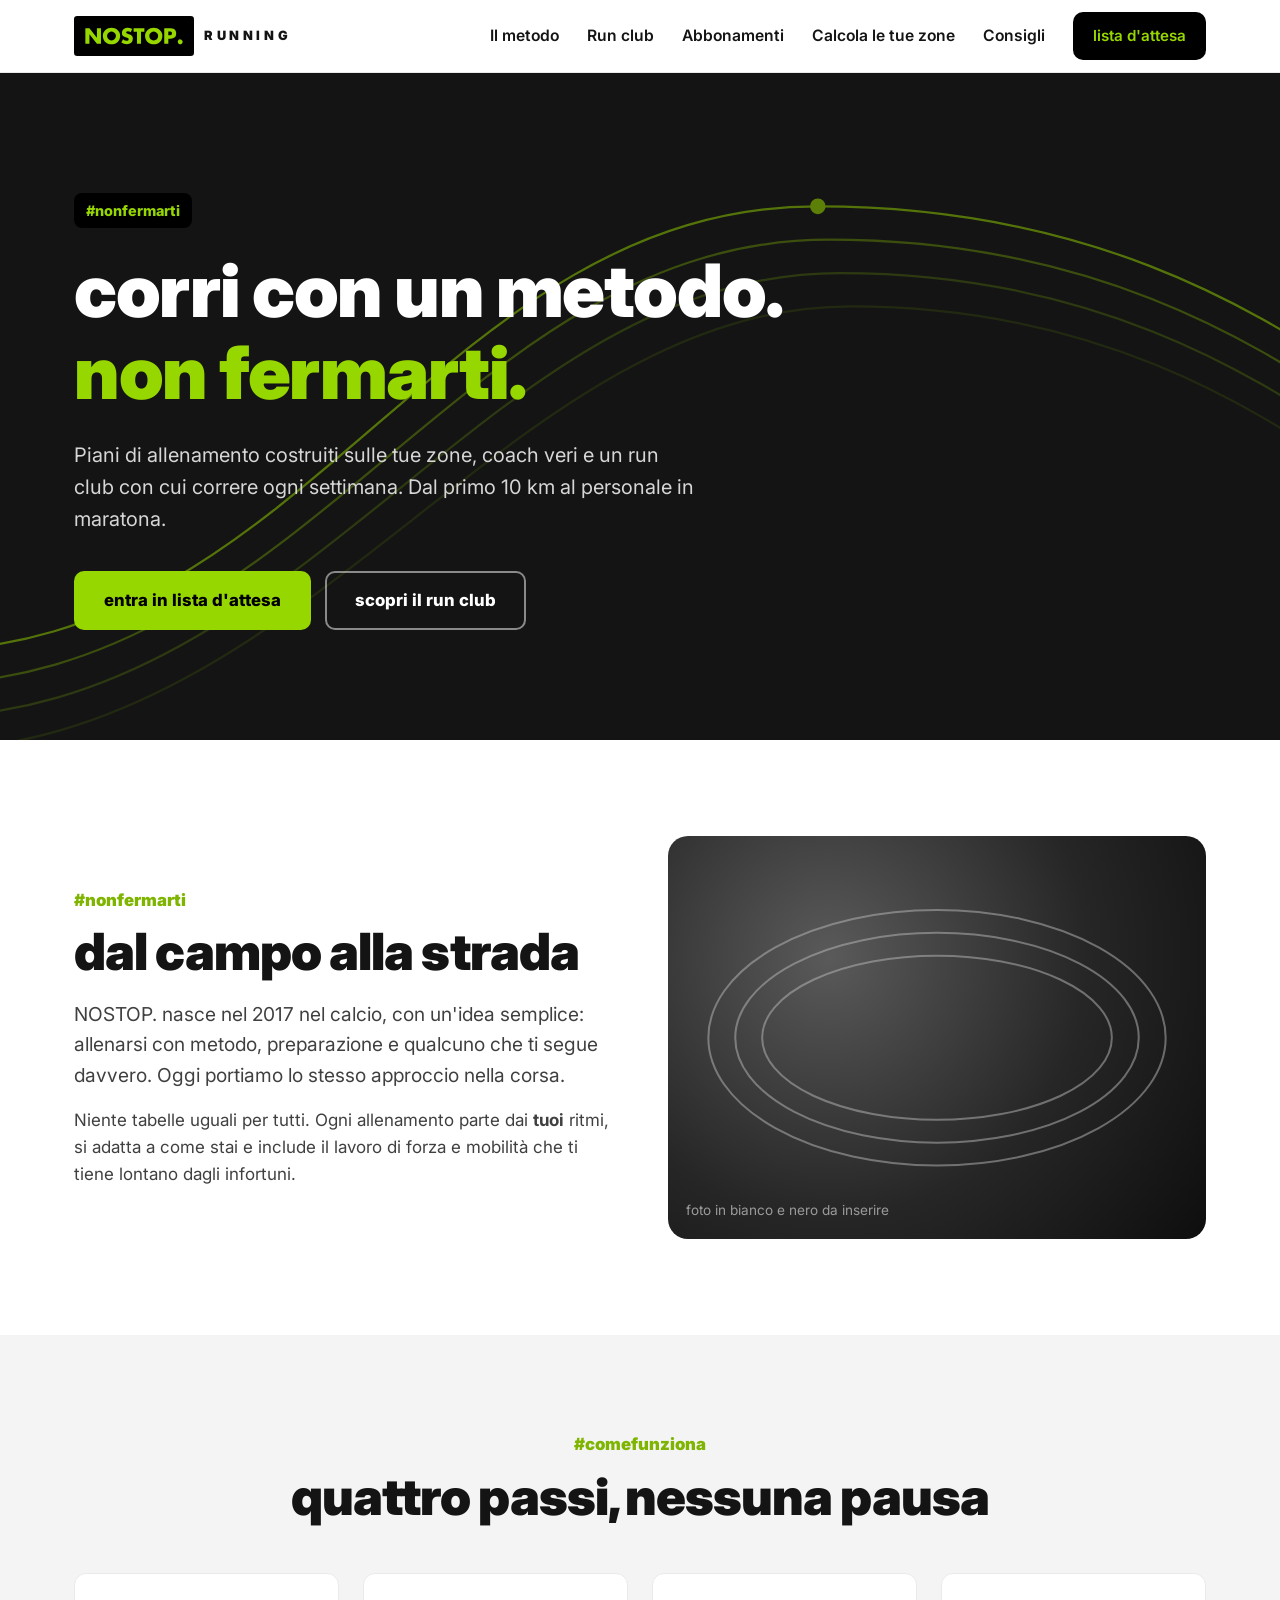
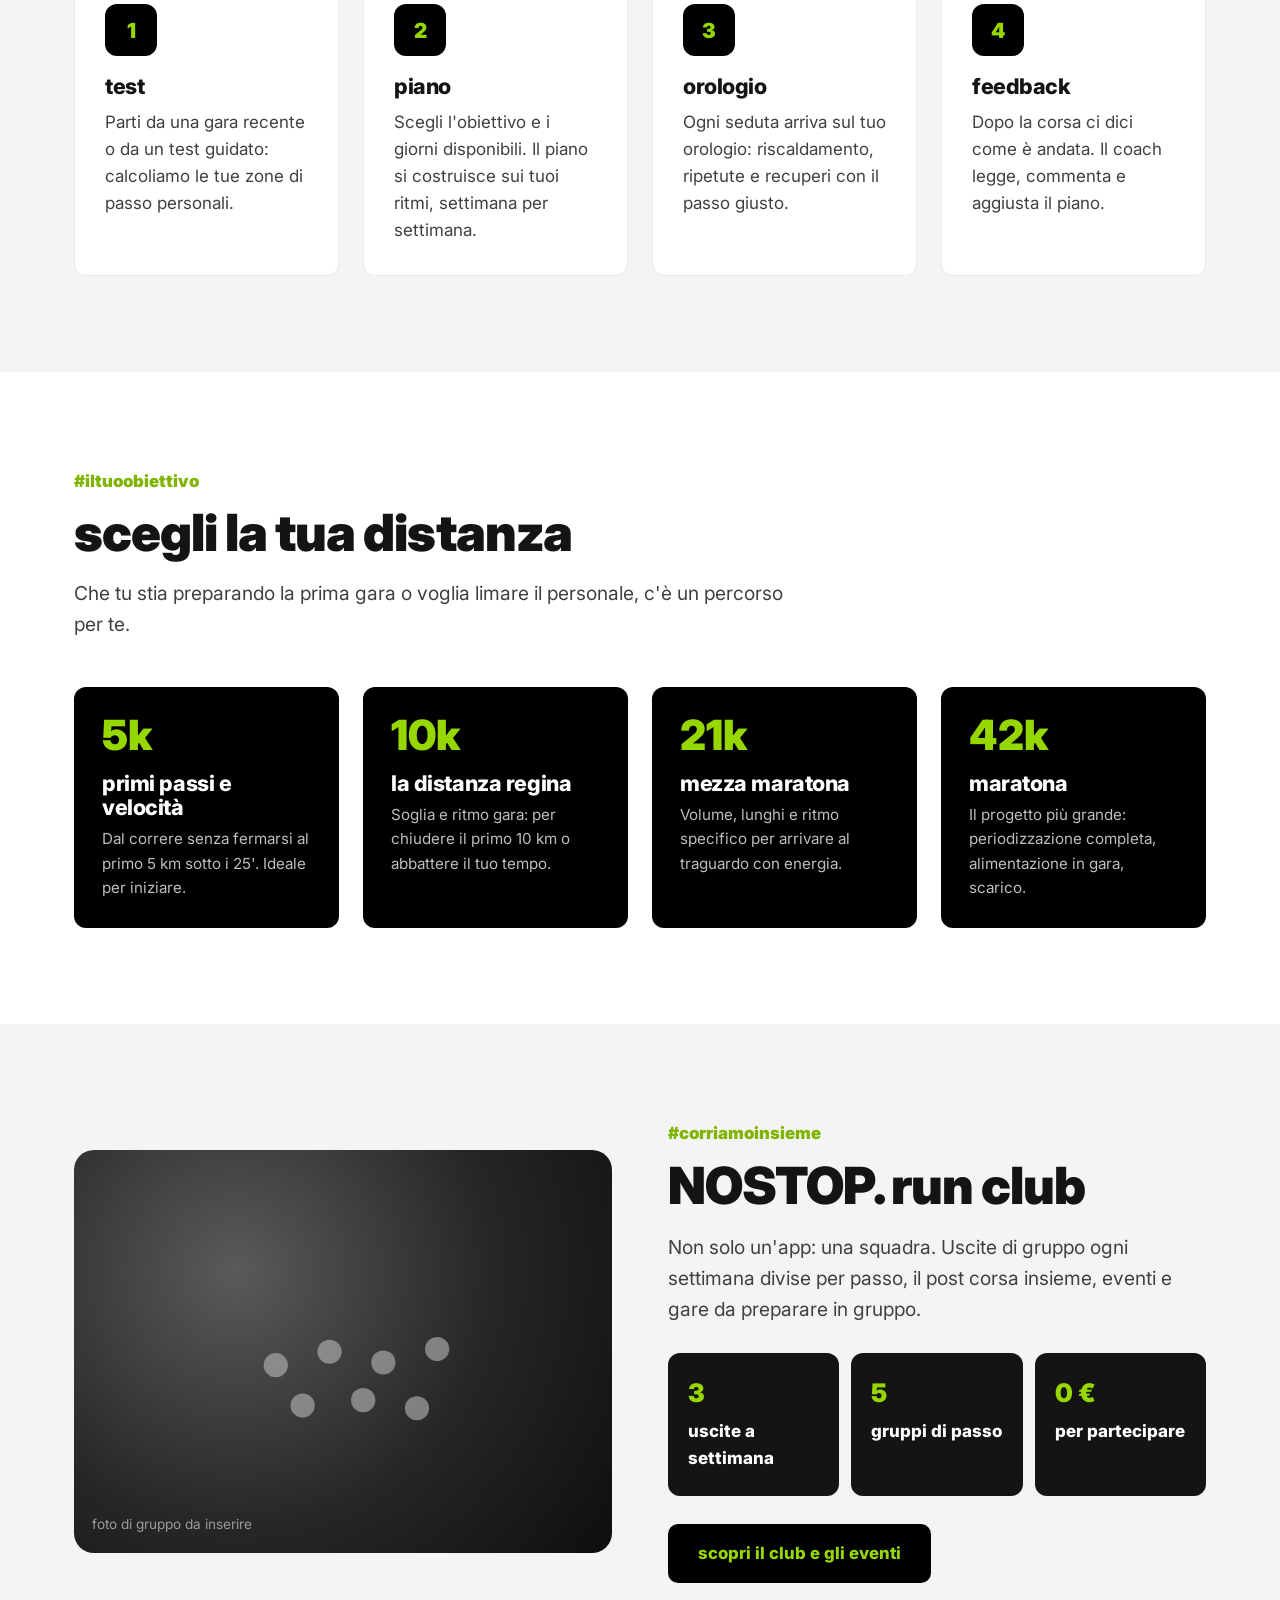
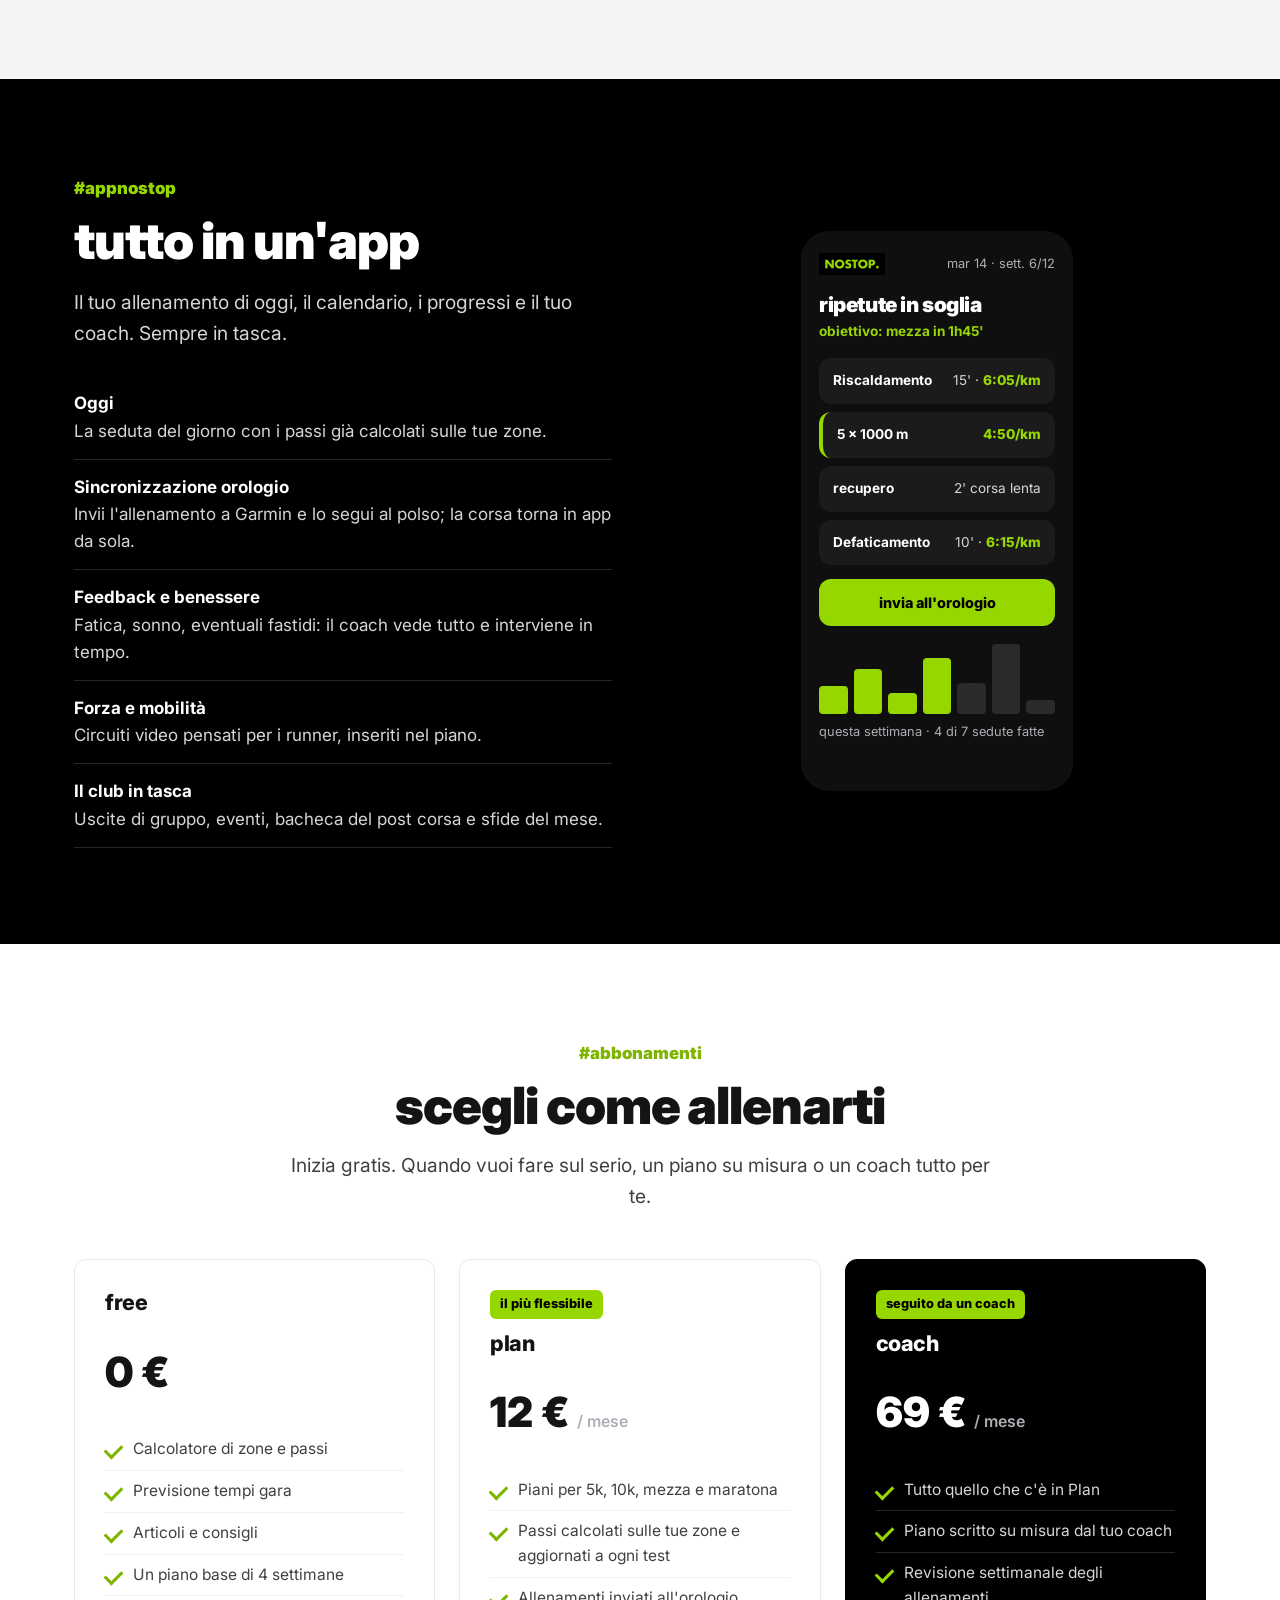
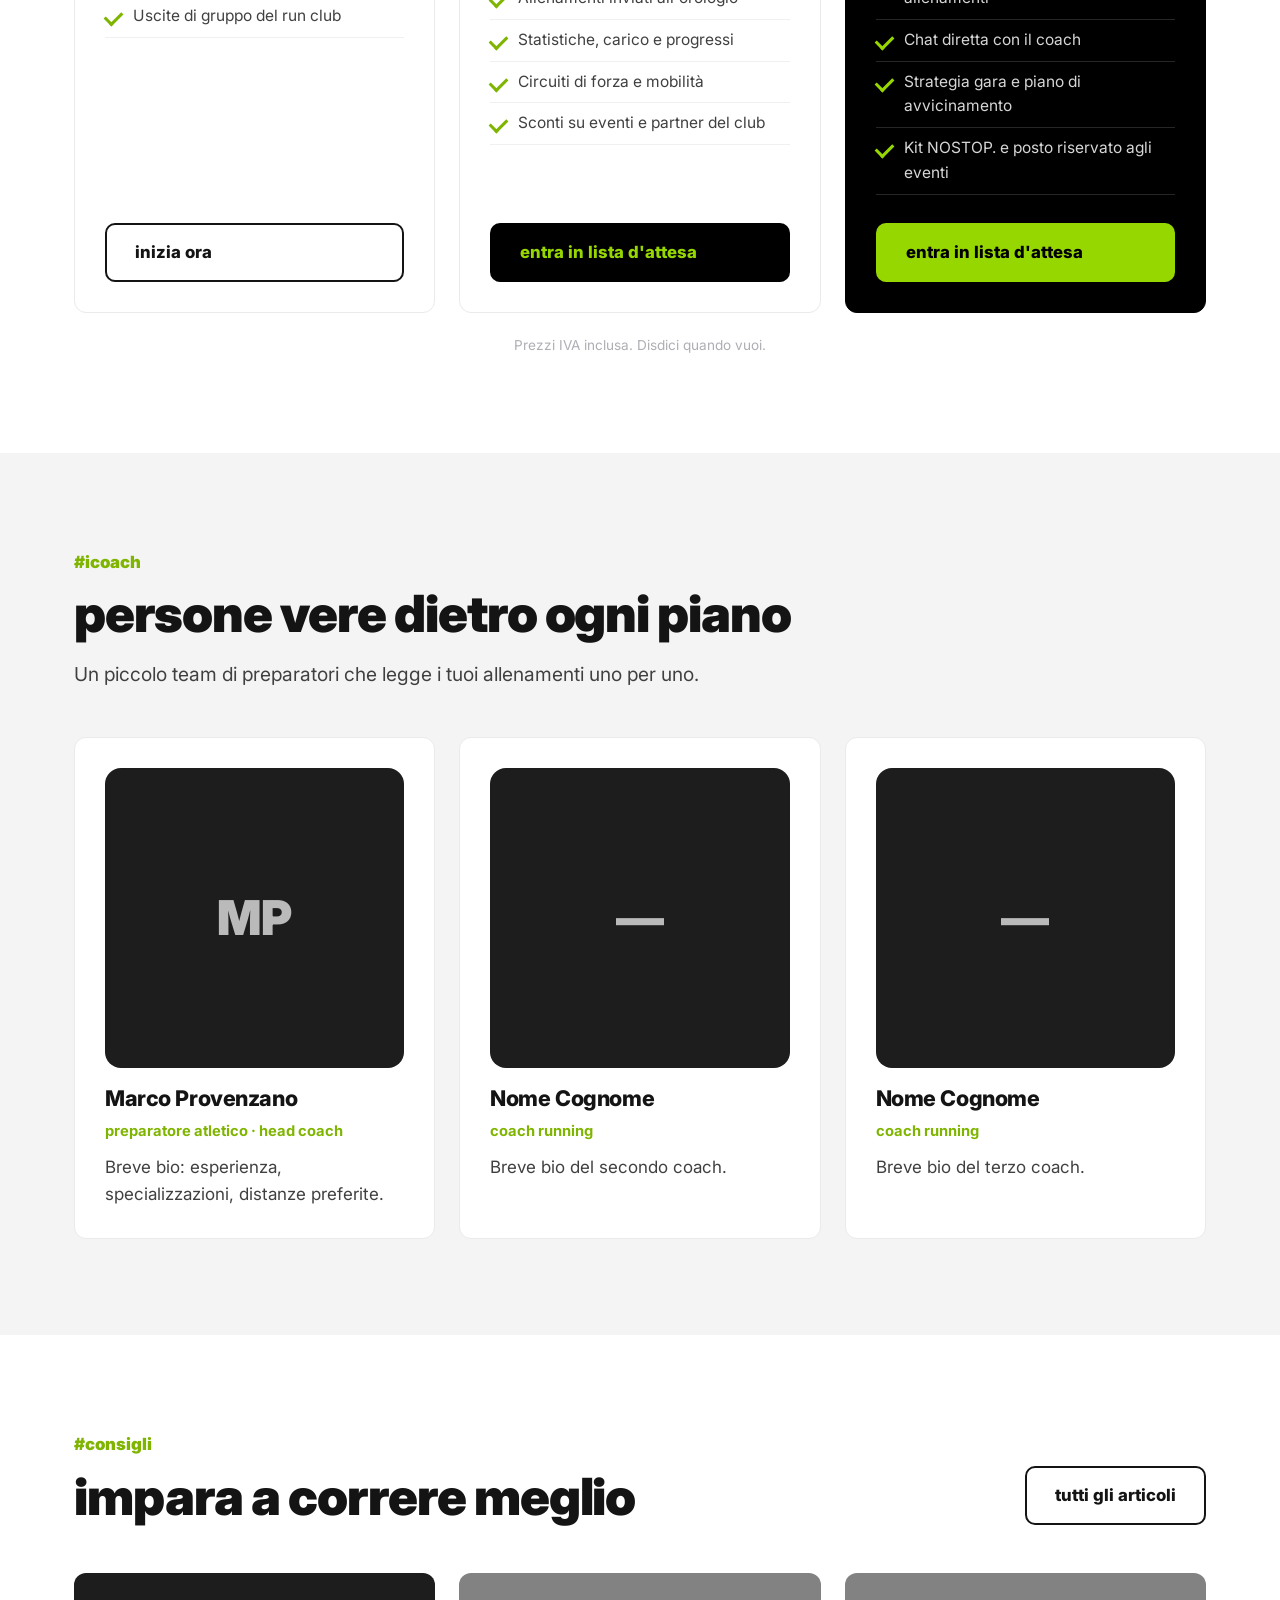
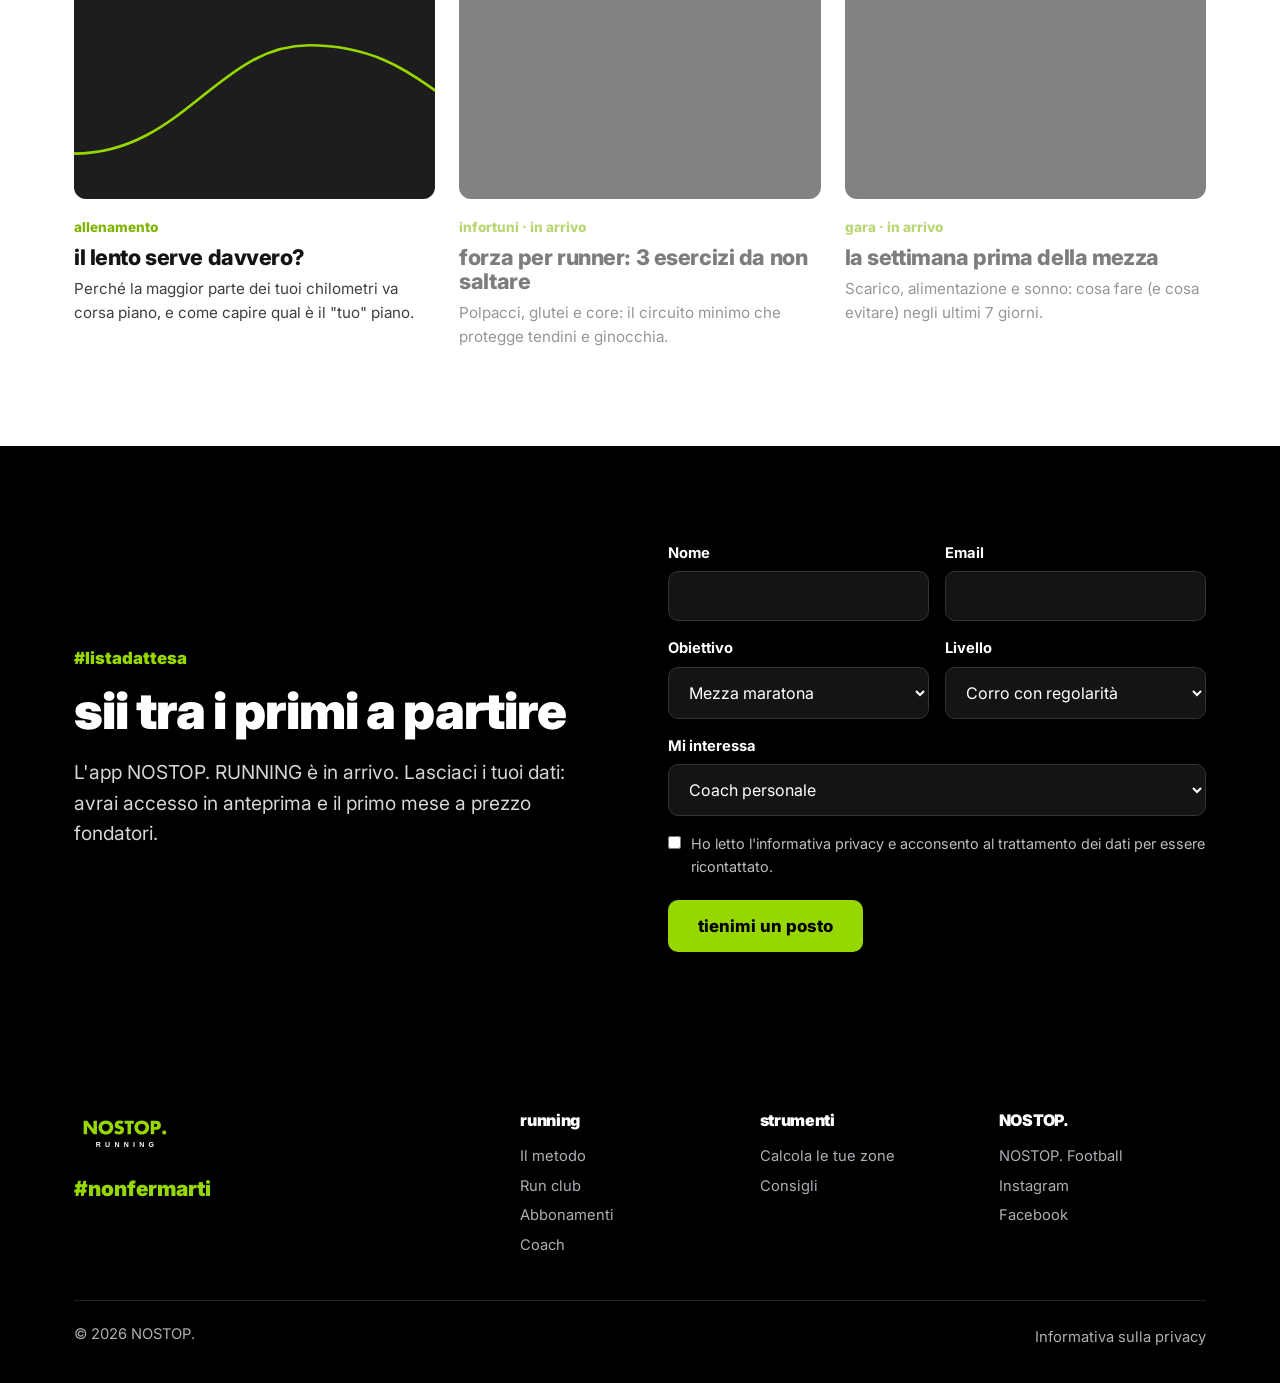
==== index.html @ d493b79a "NOSTOP. RUNNING: sito v1 con run club e moduli su Google Sheets Co-Authored-By: Claude Opus 5.5 <nor" ====
<!doctype html>
<html lang="it">
<head>
  <meta charset="utf-8">
  <meta name="viewport" content="width=device-width, initial-scale=1">
  <!-- BOZZA: togliere noindex al lancio ufficiale -->
  <meta name="robots" content="noindex, nofollow">
  <title>NOSTOP. RUNNING — allenamenti di corsa con un metodo</title>
  <meta name="description" content="NOSTOP. RUNNING: piani di allenamento per la corsa su misura, dai 5 km alla maratona, seguiti da coach veri. Calcola le tue zone, scegli il tuo obiettivo, non fermarti.">
  <link rel="icon" href="img/logo-nostop.svg" type="image/svg+xml">
  <link rel="preconnect" href="https://fonts.googleapis.com">
  <link rel="preconnect" href="https://fonts.gstatic.com" crossorigin>
  <link href="https://fonts.googleapis.com/css2?family=Inter:wght@400;600;700;800;900&display=swap" rel="stylesheet">
  <link rel="stylesheet" href="css/style.css">
</head>
<body>

<header class="site-header">
  <div class="wrap">
    <a class="brand" href="index.html" aria-label="NOSTOP. RUNNING home">
      <img src="img/logo-nostop.svg" alt="NOSTOP."><span>RUNNING</span>
    </a>
    <button class="menu-toggle" aria-label="Apri menu"><span></span><span></span><span></span></button>
    <nav class="nav">
      <a href="#metodo">Il metodo</a>
      <a href="club.html">Run club</a>
      <a href="#abbonamenti">Abbonamenti</a>
      <a href="calcolatore.html">Calcola le tue zone</a>
      <a href="consigli.html">Consigli</a>
      <a class="btn btn-black" href="#lista-attesa">lista d'attesa</a>
    </nav>
  </div>
</header>

<!-- HERO -->
<section class="hero">
  <svg class="track" viewBox="0 0 1200 600" preserveAspectRatio="xMidYMid slice" aria-hidden="true">
    <g fill="none" stroke="#97d700" stroke-width="2">
      <path d="M-50 520 C 300 520, 420 120, 760 120 S 1250 300, 1300 300" opacity=".9"/>
      <path d="M-50 550 C 300 550, 440 150, 770 150 S 1250 330, 1300 330" opacity=".55"/>
      <path d="M-50 580 C 300 580, 460 180, 780 180 S 1250 360, 1300 360" opacity=".35"/>
      <path d="M-50 610 C 300 610, 480 210, 790 210 S 1250 390, 1300 390" opacity=".2"/>
    </g>
    <g fill="#97d700"><circle cx="760" cy="120" r="7"/></g>
  </svg>
  <div class="wrap">
    <span class="badge">#nonfermarti</span>
    <h1>corri con un metodo.<br><em>non fermarti.</em></h1>
    <p>Piani di allenamento costruiti sulle tue zone, coach veri e un run club con cui correre ogni settimana. Dal primo 10 km al personale in maratona.</p>
    <div class="cta">
      <a class="btn btn-lime" href="#lista-attesa">entra in lista d'attesa</a>
      <a class="btn btn-ghost" href="club.html">scopri il run club</a>
    </div>
  </div>
</section>

<!-- INTRO -->
<section id="metodo">
  <div class="wrap split">
    <div>
      <span class="tag">#nonfermarti</span>
      <h2>dal campo alla strada</h2>
      <p class="lead" style="margin-top:18px">NOSTOP. nasce nel 2017 nel calcio, con un'idea semplice: allenarsi con metodo, preparazione e qualcuno che ti segue davvero. Oggi portiamo lo stesso approccio nella corsa.</p>
      <p style="margin-top:16px">Niente tabelle uguali per tutti. Ogni allenamento parte dai <b>tuoi</b> ritmi, si adatta a come stai e include il lavoro di forza e mobilità che ti tiene lontano dagli infortuni.</p>
    </div>
    <div class="photo" role="img" aria-label="Foto runner (da inserire)">
      <!-- Sostituire con una foto in bianco e nero: <img src="img/intro.jpg" alt="..."> -->
      <svg viewBox="0 0 400 300" preserveAspectRatio="xMidYMid slice" aria-hidden="true">
        <g fill="none" stroke="#97d700" stroke-width="1.5" opacity=".5">
          <ellipse cx="200" cy="150" rx="170" ry="95"/><ellipse cx="200" cy="150" rx="150" ry="78"/><ellipse cx="200" cy="150" rx="130" ry="61"/>
        </g>
      </svg>
      <div class="ph">foto in bianco e nero da inserire</div>
    </div>
  </div>
</section>

<!-- COME FUNZIONA -->
<section class="soft">
  <div class="wrap">
    <div class="section-head center">
      <span class="tag">#comefunziona</span>
      <h2>quattro passi, nessuna pausa</h2>
    </div>
    <div class="grid g4">
      <div class="card step"><div class="n">1</div><h3>test</h3><p>Parti da una gara recente o da un test guidato: calcoliamo le tue zone di passo personali.</p></div>
      <div class="card step"><div class="n">2</div><h3>piano</h3><p>Scegli l'obiettivo e i giorni disponibili. Il piano si costruisce sui tuoi ritmi, settimana per settimana.</p></div>
      <div class="card step"><div class="n">3</div><h3>orologio</h3><p>Ogni seduta arriva sul tuo orologio: riscaldamento, ripetute e recuperi con il passo giusto.</p></div>
      <div class="card step"><div class="n">4</div><h3>feedback</h3><p>Dopo la corsa ci dici come è andata. Il coach legge, commenta e aggiusta il piano.</p></div>
    </div>
  </div>
</section>

<!-- OBIETTIVI -->
<section>
  <div class="wrap">
    <div class="section-head">
      <span class="tag">#iltuoobiettivo</span>
      <h2>scegli la tua distanza</h2>
      <p class="lead">Che tu stia preparando la prima gara o voglia limare il personale, c'è un percorso per te.</p>
    </div>
    <div class="grid g4">
      <div class="goal"><div class="km">5k</div><h3>primi passi e velocità</h3><p>Dal correre senza fermarsi al primo 5 km sotto i 25'. Ideale per iniziare.</p></div>
      <div class="goal"><div class="km">10k</div><h3>la distanza regina</h3><p>Soglia e ritmo gara: per chiudere il primo 10 km o abbattere il tuo tempo.</p></div>
      <div class="goal"><div class="km">21k</div><h3>mezza maratona</h3><p>Volume, lunghi e ritmo specifico per arrivare al traguardo con energia.</p></div>
      <div class="goal"><div class="km">42k</div><h3>maratona</h3><p>Il progetto più grande: periodizzazione completa, alimentazione in gara, scarico.</p></div>
    </div>
  </div>
</section>

<!-- RUN CLUB -->
<section class="soft">
  <div class="wrap split">
    <div class="photo" role="img" aria-label="Foto del run club (da inserire)">
      <!-- Sostituire con foto di gruppo in bianco e nero -->
      <svg viewBox="0 0 400 300" preserveAspectRatio="xMidYMid slice" aria-hidden="true">
        <g fill="#97d700" opacity=".6"><circle cx="150" cy="160" r="9"/><circle cx="190" cy="150" r="9"/><circle cx="230" cy="158" r="9"/><circle cx="270" cy="148" r="9"/><circle cx="170" cy="190" r="9"/><circle cx="215" cy="186" r="9"/><circle cx="255" cy="192" r="9"/></g>
      </svg>
      <div class="ph">foto di gruppo da inserire</div>
    </div>
    <div>
      <span class="tag">#corriamoinsieme</span>
      <h2>NOSTOP. run club</h2>
      <p class="lead" style="margin-top:18px">Non solo un'app: una squadra. Uscite di gruppo ogni settimana divise per passo, il post corsa insieme, eventi e gare da preparare in gruppo.</p>
      <div class="grid g3" style="margin:28px 0;gap:12px">
        <div class="pg"><b>3</b><span>uscite a settimana</span></div>
        <div class="pg"><b>5</b><span>gruppi di passo</span></div>
        <div class="pg"><b>0 €</b><span>per partecipare</span></div>
      </div>
      <a class="btn btn-black" href="club.html">scopri il club e gli eventi</a>
    </div>
  </div>
</section>

<!-- APP -->
<section class="dark">
  <div class="wrap split">
    <div>
      <span class="tag">#appnostop</span>
      <h2>tutto in un'app</h2>
      <p class="lead" style="margin-top:18px">Il tuo allenamento di oggi, il calendario, i progressi e il tuo coach. Sempre in tasca.</p>
      <ul class="app-list">
        <li><b>Oggi</b>La seduta del giorno con i passi già calcolati sulle tue zone.</li>
        <li><b>Sincronizzazione orologio</b>Invii l'allenamento a Garmin e lo segui al polso; la corsa torna in app da sola.</li>
        <li><b>Feedback e benessere</b>Fatica, sonno, eventuali fastidi: il coach vede tutto e interviene in tempo.</li>
        <li><b>Forza e mobilità</b>Circuiti video pensati per i runner, inseriti nel piano.</li>
        <li><b>Il club in tasca</b>Uscite di gruppo, eventi, bacheca del post corsa e sfide del mese.</li>
      </ul>
    </div>
    <div class="phone" aria-label="Anteprima app">
      <div class="screen">
        <div class="top"><img src="img/logo-nostop.svg" alt=""><span class="day">mar 14 · sett. 6/12</span></div>
        <h4>ripetute in soglia</h4>
        <div class="sub">obiettivo: mezza in 1h45'</div>
        <div class="wk"><b>Riscaldamento</b><span>15' · <span class="p">6:05/km</span></span></div>
        <div class="wk main"><b>5 × 1000 m</b><span class="p">4:50/km</span></div>
        <div class="wk"><b>recupero</b><span>2' corsa lenta</span></div>
        <div class="wk"><b>Defaticamento</b><span>10' · <span class="p">6:15/km</span></span></div>
        <div class="send">invia all'orologio</div>
        <div class="bars" aria-hidden="true"><i style="height:40%" class="on"></i><i style="height:65%" class="on"></i><i style="height:30%" class="on"></i><i style="height:80%" class="on"></i><i style="height:45%"></i><i style="height:100%"></i><i style="height:20%"></i></div>
        <div class="day" style="margin-top:8px">questa settimana · 4 di 7 sedute fatte</div>
      </div>
    </div>
  </div>
</section>

<!-- ABBONAMENTI -->
<section id="abbonamenti">
  <div class="wrap">
    <div class="section-head center">
      <span class="tag">#abbonamenti</span>
      <h2>scegli come allenarti</h2>
      <p class="lead">Inizia gratis. Quando vuoi fare sul serio, un piano su misura o un coach tutto per te.</p>
    </div>
    <div class="grid g3">
      <div class="card plan">
        <h3>free</h3>
        <div class="price">0 €</div>
        <ul>
          <li>Calcolatore di zone e passi</li>
          <li>Previsione tempi gara</li>
          <li>Articoli e consigli</li>
          <li>Un piano base di 4 settimane</li>
          <li>Uscite di gruppo del run club</li>
        </ul>
        <a class="btn btn-outline" href="calcolatore.html">inizia ora</a>
      </div>
      <div class="card plan">
        <span class="pill">il più flessibile</span>
        <h3>plan</h3>
        <!-- PREZZO DA CONFERMARE -->
        <div class="price">12 € <small>/ mese</small></div>
        <ul>
          <li>Piani per 5k, 10k, mezza e maratona</li>
          <li>Passi calcolati sulle tue zone e aggiornati a ogni test</li>
          <li>Allenamenti inviati all'orologio</li>
          <li>Statistiche, carico e progressi</li>
          <li>Circuiti di forza e mobilità</li>
          <li>Sconti su eventi e partner del club</li>
        </ul>
        <a class="btn btn-black" href="#lista-attesa">entra in lista d'attesa</a>
      </div>
      <div class="card plan featured">
        <span class="pill">seguito da un coach</span>
        <h3>coach</h3>
        <!-- PREZZO DA CONFERMARE -->
        <div class="price">69 € <small>/ mese</small></div>
        <ul>
          <li>Tutto quello che c'è in Plan</li>
          <li>Piano scritto su misura dal tuo coach</li>
          <li>Revisione settimanale degli allenamenti</li>
          <li>Chat diretta con il coach</li>
          <li>Strategia gara e piano di avvicinamento</li>
          <li>Kit NOSTOP. e posto riservato agli eventi</li>
        </ul>
        <a class="btn btn-lime" href="#lista-attesa">entra in lista d'attesa</a>
      </div>
    </div>
    <p class="note">Prezzi IVA inclusa. Disdici quando vuoi.</p>
  </div>
</section>

<!-- COACH -->
<section id="coach" class="soft">
  <div class="wrap">
    <div class="section-head">
      <span class="tag">#icoach</span>
      <h2>persone vere dietro ogni piano</h2>
      <p class="lead">Un piccolo team di preparatori che legge i tuoi allenamenti uno per uno.</p>
    </div>
    <div class="grid g3">
      <!-- Sostituire avatar con foto in bianco e nero: <img class="avatar" src="img/coach-marco.jpg" alt="..."> -->
      <div class="card coach"><div class="avatar">MP</div><h3>Marco Provenzano</h3><div class="role">preparatore atletico · head coach</div><p>Breve bio: esperienza, specializzazioni, distanze preferite.</p></div>
      <div class="card coach"><div class="avatar">—</div><h3>Nome Cognome</h3><div class="role">coach running</div><p>Breve bio del secondo coach.</p></div>
      <div class="card coach"><div class="avatar">—</div><h3>Nome Cognome</h3><div class="role">coach running</div><p>Breve bio del terzo coach.</p></div>
    </div>
  </div>
</section>

<!-- CONSIGLI -->
<section>
  <div class="wrap">
    <div class="section-head" style="display:flex;justify-content:space-between;align-items:flex-end;gap:20px;flex-wrap:wrap">
      <div><span class="tag">#consigli</span><h2>impara a correre meglio</h2></div>
      <a class="btn btn-outline" href="consigli.html">tutti gli articoli</a>
    </div>
    <div class="grid g3">
      <a class="post" href="consigli/il-lento-serve.html">
        <div class="thumb"><svg viewBox="0 0 400 250" preserveAspectRatio="xMidYMid slice" aria-hidden="true"><path d="M0 200 C 120 200, 160 80, 260 80 S 400 140, 420 140" fill="none" stroke="#97d700" stroke-width="3"/></svg></div>
        <span class="cat">allenamento</span>
        <h3>il lento serve davvero?</h3>
        <p>Perché la maggior parte dei tuoi chilometri va corsa piano, e come capire qual è il "tuo" piano.</p>
      </a>
      <a class="post soon" href="#">
        <div class="thumb"></div>
        <span class="cat">infortuni · in arrivo</span>
        <h3>forza per runner: 3 esercizi da non saltare</h3>
        <p>Polpacci, glutei e core: il circuito minimo che protegge tendini e ginocchia.</p>
      </a>
      <a class="post soon" href="#">
        <div class="thumb"></div>
        <span class="cat">gara · in arrivo</span>
        <h3>la settimana prima della mezza</h3>
        <p>Scarico, alimentazione e sonno: cosa fare (e cosa evitare) negli ultimi 7 giorni.</p>
      </a>
    </div>
  </div>
</section>

<!-- LISTA D'ATTESA -->
<section id="lista-attesa" class="dark">
  <div class="wrap split">
    <div>
      <span class="tag">#listadattesa</span>
      <h2>sii tra i primi a partire</h2>
      <p class="lead" style="margin-top:18px">L'app NOSTOP. RUNNING è in arrivo. Lasciaci i tuoi dati: avrai accesso in anteprima e il primo mese a prezzo fondatori.</p>
    </div>
    <div>
      <form class="form" data-table="lista_attesa" data-ok="waitlist-ok">
        <div><label for="nome">Nome</label><input id="nome" name="nome" required maxlength="80" autocomplete="given-name"></div>
        <div><label for="email">Email</label><input id="email" name="email" type="email" required maxlength="160" autocomplete="email"></div>
        <div>
          <label for="obiettivo">Obiettivo</label>
          <select id="obiettivo" name="obiettivo">
            <option>5 km</option><option>10 km</option><option selected>Mezza maratona</option><option>Maratona</option><option>Correre con costanza</option>
          </select>
        </div>
        <div>
          <label for="livello">Livello</label>
          <select id="livello" name="livello">
            <option>Sto iniziando</option><option selected>Corro con regolarità</option><option>Gareggio e voglio migliorare</option>
          </select>
        </div>
        <div class="full">
          <label for="interesse">Mi interessa</label>
          <select id="interesse" name="interesse">
            <option>Piano Plan</option><option selected>Coach personale</option><option>Solo il run club</option><option>Voglio capire meglio</option>
          </select>
        </div>
        <div class="hp" aria-hidden="true"><label>Sito<input name="sito" tabindex="-1" autocomplete="off"></label></div>
        <div class="full">
          <label class="check"><input type="checkbox" name="privacy" required> Ho letto l'informativa privacy e acconsento al trattamento dei dati per essere ricontattato.</label>
        </div>
        <div class="form-err">Qualcosa non ha funzionato. Riprova tra poco o scrivici su Instagram.</div>
        <div class="full"><button class="btn btn-lime" type="submit">tienimi un posto</button></div>
      </form>
      <div id="waitlist-ok" class="form-ok">Grazie<span class="name"></span>! Sei in lista. Ti scriviamo appena l'app è pronta.</div>
    </div>
  </div>
</section>

<footer class="site-footer">
  <div class="wrap">
    <div class="cols">
      <div><img src="img/logo-nostop-running.svg" alt="NOSTOP. RUNNING"><div class="hashtag">#nonfermarti</div></div>
      <div><h4>running</h4><a href="#metodo">Il metodo</a><a href="club.html">Run club</a><a href="#abbonamenti">Abbonamenti</a><a href="#coach">Coach</a></div>
      <div><h4>strumenti</h4><a href="calcolatore.html">Calcola le tue zone</a><a href="consigli.html">Consigli</a></div>
      <div><h4>NOSTOP.</h4><a href="https://www.footballnostop.it/">NOSTOP. Football</a><a href="https://www.instagram.com/football_nostop/">Instagram</a><a href="https://www.facebook.com/footballnostop/">Facebook</a></div>
    </div>
    <div class="legal"><span>© <span id="year">2026</span> NOSTOP.</span><a href="https://www.footballnostop.it/privacy">Informativa sulla privacy</a></div>
  </div>
</footer>

<script src="js/config.js"></script>
<script src="js/main.js"></script>
</body>
</html>
---- css/style.css ----
/* NOSTOP. RUNNING — stile ripreso da footballnostop.it
   nero + verde lime #97D700, Inter 900 minuscolo, foto in bianco e nero */

:root {
  --lime: #97d700;
  --lime-dark: #7fb500;
  --black: #000;
  --ink: #141414;
  --text: #404040;
  --muted: #aeafb5;
  --line: #d6d6d6;
  --soft: #f4f4f4;
  --white: #fff;
  --radius: 12px;
  --max: 1180px;
}

* { box-sizing: border-box; margin: 0; padding: 0; }
html { scroll-behavior: smooth; }
body {
  font-family: Inter, Helvetica, Arial, sans-serif;
  color: var(--text);
  background: var(--white);
  line-height: 1.6;
  font-size: 17px;
  -webkit-font-smoothing: antialiased;
}
img { max-width: 100%; display: block; }
a { color: inherit; }

.wrap { max-width: var(--max); margin: 0 auto; padding: 0 24px; }

h1, h2, h3, h4 { color: var(--ink); font-weight: 900; line-height: 1.12; letter-spacing: -0.02em; }
h1 { font-size: clamp(2.4rem, 6vw, 4.6rem); }
h2 { font-size: clamp(2rem, 4.4vw, 3.2rem); }
h3 { font-size: 1.35rem; font-weight: 800; }
.tag { color: var(--lime-dark); font-weight: 900; font-size: 1.05rem; display: block; margin-bottom: 10px; }
.lead { font-size: 1.2rem; max-width: 720px; }

/* ---------- bottoni (box nero, testo lime come "iscriviti ora!") ---------- */
.btn {
  display: inline-block; text-decoration: none; font-weight: 800; font-size: 1.05rem;
  padding: 14px 28px; border-radius: 10px; border: 2px solid transparent;
  transition: transform .15s ease, background .15s ease;
  cursor: pointer; font-family: inherit;
}
.btn:hover { transform: translateY(-2px); }
.btn-black { background: var(--black); color: var(--lime); }
.btn-lime { background: var(--lime); color: var(--black); }
.btn-ghost { background: transparent; color: var(--white); border-color: rgba(255,255,255,.5); }
.btn-outline { background: transparent; color: var(--ink); border-color: var(--ink); }

/* ---------- header ---------- */
.site-header {
  position: sticky; top: 0; z-index: 50; background: var(--white);
  border-bottom: 1px solid #eaeaea;
}
.site-header .wrap { display: flex; align-items: center; justify-content: space-between; height: 72px; }
.brand { display: flex; align-items: center; gap: 10px; text-decoration: none; }
.brand img { height: 40px; width: auto; }
.brand span { font-weight: 900; color: var(--ink); letter-spacing: .28em; font-size: .8rem; }
.nav { display: flex; align-items: center; gap: 28px; }
.nav a { text-decoration: none; font-weight: 600; color: var(--ink); font-size: .98rem; }
.nav a:hover, .nav a.active { color: var(--lime-dark); }
.nav .btn { padding: 10px 18px; font-size: .95rem; color: var(--lime); }
.nav .btn:hover { color: var(--lime); }
.menu-toggle { display: none; background: none; border: 0; cursor: pointer; padding: 8px; }
.menu-toggle span { display: block; width: 24px; height: 2px; background: var(--ink); margin: 5px 0; }

/* ---------- hero ---------- */
.hero {
  position: relative; background: var(--ink); color: var(--white); overflow: hidden;
  padding: 120px 0 110px;
}
.hero .track { position: absolute; inset: 0; width: 100%; height: 100%; opacity: .55; }
.hero .wrap { position: relative; }
.hero h1 { color: var(--white); max-width: 900px; }
.hero h1 em { font-style: normal; color: var(--lime); }
.hero p { color: #d6d6d6; font-size: 1.25rem; max-width: 620px; margin: 24px 0 36px; }
.hero .cta { display: flex; gap: 14px; flex-wrap: wrap; }
.hero .badge {
  display: inline-block; background: var(--black); color: var(--lime); font-weight: 800;
  border-radius: 8px; padding: 6px 12px; font-size: .9rem; margin-bottom: 22px;
}

/* ---------- sezioni ---------- */
section { padding: 96px 0; }
section.soft { background: var(--soft); }
section.dark { background: var(--black); color: #d6d6d6; }
section.dark h2, section.dark h3 { color: var(--white); }
section.dark .tag { color: var(--lime); }
.section-head { margin-bottom: 48px; }
.section-head.center { text-align: center; }
.section-head.center .lead { margin: 16px auto 0; }
.section-head .lead { margin-top: 16px; }

.grid { display: grid; gap: 24px; }
.g2 { grid-template-columns: repeat(2, 1fr); }
.g3 { grid-template-columns: repeat(3, 1fr); }
.g4 { grid-template-columns: repeat(4, 1fr); }

.card {
  background: var(--white); border-radius: var(--radius); padding: 30px;
  border: 1px solid #eaeaea;
}
.card h3 { margin-bottom: 10px; }

/* intro due colonne con "foto" in bianco e nero */
.split { display: grid; grid-template-columns: 1fr 1fr; gap: 56px; align-items: center; }
.photo {
  border-radius: 20px; aspect-ratio: 4/3; position: relative; overflow: hidden;
  background:
    radial-gradient(circle at 30% 30%, #5a5a5a 0, #262626 55%, #0e0e0e 100%);
  filter: grayscale(1);
}
.photo img { width: 100%; height: 100%; object-fit: cover; }
.photo .ph {
  position: absolute; inset: 0; display: flex; align-items: flex-end; padding: 18px;
  color: #9a9a9a; font-size: .85rem;
}
.photo svg { position: absolute; inset: 0; width: 100%; height: 100%; }

/* steps "come funziona" */
.step { position: relative; }
.step .n {
  width: 52px; height: 52px; border-radius: 12px; background: var(--black); color: var(--lime);
  display: flex; align-items: center; justify-content: center; font-weight: 900; font-size: 1.3rem;
  margin-bottom: 18px;
}

/* obiettivi */
.goal {
  background: var(--black); color: var(--white); border-radius: var(--radius); padding: 28px;
  display: flex; flex-direction: column; min-height: 210px;
}
.goal .km { color: var(--lime); font-weight: 900; font-size: 2.6rem; line-height: 1; }
.goal h3 { color: var(--white); margin: 14px 0 8px; }
.goal p { color: #bdbdbd; font-size: .95rem; }

/* prezzi */
.plan { display: flex; flex-direction: column; }
.plan .price { font-size: 2.6rem; font-weight: 900; color: var(--ink); margin: 14px 0 4px; }
.plan .price small { font-size: 1rem; font-weight: 600; color: var(--muted); }
.plan ul { list-style: none; margin: 20px 0 28px; flex: 1; }
.plan li { padding: 8px 0 8px 28px; position: relative; border-bottom: 1px solid #f0f0f0; font-size: .97rem; }
.plan li::before {
  content: ""; position: absolute; left: 0; top: 15px; width: 14px; height: 8px;
  border-left: 3px solid var(--lime-dark); border-bottom: 3px solid var(--lime-dark); transform: rotate(-45deg);
}
.plan.featured { background: var(--black); color: #d6d6d6; border-color: var(--black); }
.plan.featured h3, .plan.featured .price { color: var(--white); }
.plan.featured li { border-color: #262626; }
.plan.featured li::before { border-color: var(--lime); }
.plan .pill {
  align-self: flex-start; background: var(--lime); color: var(--black); font-weight: 800;
  font-size: .8rem; padding: 4px 10px; border-radius: 6px; margin-bottom: 12px;
}
.note { font-size: .85rem; color: var(--muted); margin-top: 22px; text-align: center; }

/* coach */
.coach .avatar {
  aspect-ratio: 1; border-radius: 16px; margin-bottom: 18px; background: #1d1d1d;
  display: flex; align-items: center; justify-content: center; color: var(--lime);
  font-weight: 900; font-size: 3rem; filter: grayscale(1);
}
.coach .role { color: var(--lime-dark); font-weight: 700; font-size: .92rem; margin-bottom: 10px; }

/* mockup telefono app */
.phone {
  width: 300px; max-width: 100%; margin: 0 auto; background: var(--black); border-radius: 40px;
  padding: 14px; box-shadow: 0 30px 60px rgba(0,0,0,.35);
}
.screen { background: #0f0f0f; border-radius: 28px; padding: 22px 18px; color: #d6d6d6; min-height: 560px; }
.screen .top { display: flex; justify-content: space-between; align-items: center; margin-bottom: 18px; }
.screen .top img { height: 22px; }
.screen .day { color: var(--muted); font-size: .8rem; }
.screen h4 { color: var(--white); font-size: 1.3rem; margin-bottom: 4px; }
.screen .sub { color: var(--lime); font-weight: 700; font-size: .85rem; margin-bottom: 16px; }
.wk { background: #1b1b1b; border-radius: 12px; padding: 12px 14px; margin-bottom: 8px; display: flex; justify-content: space-between; font-size: .85rem; }
.wk b { color: var(--white); font-weight: 700; }
.wk .p { color: var(--lime); font-weight: 800; }
.wk.main { border-left: 4px solid var(--lime); }
.screen .send { margin-top: 14px; width: 100%; text-align: center; background: var(--lime); color: var(--black); border-radius: 12px; padding: 12px; font-weight: 800; font-size: .9rem; }
.bars { display: flex; gap: 6px; align-items: flex-end; height: 70px; margin-top: 18px; }
.bars i { flex: 1; background: #2a2a2a; border-radius: 4px; }
.bars i.on { background: var(--lime); }
.app-list { list-style: none; margin-top: 28px; }
.app-list li { padding: 14px 0; border-bottom: 1px solid #262626; }
.app-list b { color: var(--white); display: block; }

/* articoli */
.post { text-decoration: none; display: flex; flex-direction: column; }
.post .thumb { aspect-ratio: 16/10; border-radius: var(--radius); background: #1d1d1d; margin-bottom: 18px; position: relative; overflow: hidden; }
.post .thumb svg { position: absolute; inset: 0; width: 100%; height: 100%; }
.post .cat { color: var(--lime-dark); font-weight: 800; font-size: .85rem; }
.post h3 { margin: 6px 0 8px; }
.post p { font-size: .95rem; }
.post.soon { opacity: .55; pointer-events: none; }
.post:hover h3 { text-decoration: underline; text-decoration-color: var(--lime); text-underline-offset: 4px; }

/* testimonianze */
.quote { background: var(--white); border-radius: var(--radius); padding: 30px; border: 1px solid #eaeaea; }
.quote p { font-style: italic; }
.quote .who { margin-top: 16px; font-weight: 800; color: var(--ink); }
.quote .who small { display: block; font-weight: 600; color: var(--muted); }

/* form lista d'attesa */
.form { display: grid; grid-template-columns: 1fr 1fr; gap: 16px; }
.form .full { grid-column: 1 / -1; }
.form label { display: block; font-weight: 700; color: var(--white); font-size: .92rem; margin-bottom: 6px; }
.form input, .form select {
  width: 100%; padding: 14px 16px; border-radius: 10px; border: 1px solid #333; background: #141414;
  color: var(--white); font-family: inherit; font-size: 1rem;
}
.form input:focus, .form select:focus { outline: 2px solid var(--lime); border-color: transparent; }
.form .check { display: flex; gap: 10px; align-items: flex-start; font-size: .9rem; color: #bdbdbd; font-weight: 400; }
.form .check input { width: auto; margin-top: 4px; accent-color: var(--lime); }
.form-ok { display: none; background: var(--lime); color: var(--black); border-radius: 12px; padding: 20px; font-weight: 700; }

/* calcolatore */
.calc { display: grid; grid-template-columns: 380px 1fr; gap: 32px; align-items: start; }
.calc .card label { display: block; font-weight: 700; color: var(--ink); margin: 14px 0 6px; font-size: .95rem; }
.calc select, .calc input {
  width: 100%; padding: 12px 14px; border-radius: 10px; border: 1px solid var(--line);
  font-family: inherit; font-size: 1rem; background: var(--white); color: var(--ink);
}
.time-row { display: grid; grid-template-columns: repeat(3, 1fr); gap: 8px; }
.time-row small { display: block; color: var(--muted); font-size: .75rem; text-align: center; margin-top: 2px; }
.calc .btn { width: 100%; margin-top: 22px; }
.vdot { background: var(--black); color: var(--white); border-radius: var(--radius); padding: 26px 30px; display: flex; align-items: center; justify-content: space-between; gap: 20px; margin-bottom: 20px; }
.vdot .v { color: var(--lime); font-size: 3.4rem; font-weight: 900; line-height: 1; }
.vdot p { color: #bdbdbd; font-size: .92rem; max-width: 420px; }
table.zones { width: 100%; border-collapse: collapse; background: var(--white); border-radius: var(--radius); overflow: hidden; border: 1px solid #eaeaea; }
table.zones th, table.zones td { padding: 14px 16px; text-align: left; border-bottom: 1px solid #f0f0f0; font-size: .96rem; }
table.zones th { background: var(--soft); color: var(--ink); font-weight: 800; font-size: .85rem; text-transform: uppercase; letter-spacing: .04em; }
table.zones td.pace { font-weight: 800; color: var(--ink); white-space: nowrap; }
.zdot { display: inline-block; width: 10px; height: 10px; border-radius: 3px; margin-right: 8px; }
.empty { color: var(--muted); text-align: center; padding: 60px 20px; border: 2px dashed var(--line); border-radius: var(--radius); }

/* articolo */
.article { max-width: 760px; margin: 0 auto; }
.article h1 { font-size: clamp(2rem, 5vw, 3.2rem); margin: 10px 0 18px; }
.article .meta { color: var(--muted); font-size: .92rem; margin-bottom: 34px; }
.article h2 { font-size: 1.7rem; margin: 40px 0 14px; }
.article p { margin-bottom: 18px; }
.article ul { margin: 0 0 18px 22px; }
.article li { margin-bottom: 8px; }
.article .box { background: var(--black); color: #d6d6d6; border-radius: var(--radius); padding: 24px 28px; margin: 30px 0; }
.article .box b { color: var(--lime); }

/* footer */
.site-footer { background: var(--black); color: var(--muted); padding: 64px 0 30px; font-size: .92rem; }
.site-footer .cols { display: grid; grid-template-columns: 2fr 1fr 1fr 1fr; gap: 32px; margin-bottom: 40px; }
.site-footer img { height: 44px; margin-bottom: 16px; }
.site-footer h4 { color: var(--white); font-size: 1rem; margin-bottom: 12px; }
.site-footer a { display: block; text-decoration: none; padding: 3px 0; }
.site-footer a:hover { color: var(--lime); }
.site-footer .legal { border-top: 1px solid #222; padding-top: 22px; display: flex; justify-content: space-between; flex-wrap: wrap; gap: 10px; }
.hashtag { color: var(--lime); font-weight: 900; font-size: 1.3rem; }

/* ---------- responsive ---------- */
@media (max-width: 980px) {
  .g4 { grid-template-columns: repeat(2, 1fr); }
  .g3 { grid-template-columns: 1fr; }
  .split, .calc { grid-template-columns: 1fr; }
  .site-footer .cols { grid-template-columns: 1fr 1fr; }
}
@media (max-width: 860px) {
  .menu-toggle { display: block; }
  .nav {
    display: none; position: absolute; top: 72px; left: 0; right: 0; background: var(--white);
    flex-direction: column; align-items: flex-start; gap: 0; padding: 10px 24px 24px; border-bottom: 1px solid #eaeaea;
  }
  .nav.open { display: flex; }
  .nav a { padding: 12px 0; width: 100%; }
  .nav .btn { margin-top: 10px; width: auto; }
}
@media (max-width: 640px) {
  body { font-size: 16px; }
  .wrap { padding: 0 16px; }
  section { padding: 64px 0; }
  .hero { padding: 80px 0 72px; }
  .g2, .g4, .form { grid-template-columns: 1fr; }
  .site-footer .cols { grid-template-columns: 1fr; }
  .vdot { flex-direction: column; align-items: flex-start; }
  table.zones th:nth-child(3), table.zones td:nth-child(3) { display: none; }
}

/* ---------- run club ---------- */
.ev-meta { color: var(--lime); font-weight: 700; font-size: .88rem; margin-top: auto; padding-top: 12px; }
.goal .ev-meta { color: var(--lime); }
.goal .km.small { font-size: 2rem; }
.events { display: grid; gap: 14px; }
.event {
  display: grid; grid-template-columns: 84px 1fr auto; gap: 24px; align-items: center;
  background: var(--white); border: 1px solid #eaeaea; border-radius: var(--radius); padding: 20px 24px;
}
.event .ev-meta { color: var(--lime-dark); padding-top: 6px; }
.event h3 { margin: 4px 0 4px; }
.event .cat { color: var(--lime-dark); font-weight: 800; font-size: .82rem; }
.ev-date {
  background: var(--black); color: var(--white); border-radius: 12px; text-align: center; padding: 10px 0;
  line-height: 1.1;
}
.ev-date b { display: block; color: var(--lime); font-size: 2rem; font-weight: 900; }
.ev-date span { display: block; font-weight: 800; text-transform: uppercase; font-size: .85rem; }
.ev-date small { color: var(--muted); font-size: .75rem; }

.pace-groups { display: grid; grid-template-columns: repeat(5, 1fr); gap: 12px; }
.pg { border-radius: var(--radius); padding: 20px; background: #141414; color: #d6d6d6; }
.pg b { display: block; color: var(--lime); font-size: 1.6rem; font-weight: 900; }
.pg span { color: var(--white); font-weight: 800; display: block; margin: 4px 0; }
.pg small { font-size: .85rem; }

.feed .post-run { background: #1b1b1b; border-radius: 12px; padding: 12px; margin-bottom: 10px; font-size: .82rem; }
.feed .who { display: flex; gap: 8px; align-items: center; margin-bottom: 8px; color: var(--white); font-weight: 700; }
.feed .av { width: 26px; height: 26px; border-radius: 50%; background: var(--lime); color: var(--black); display: flex; align-items: center; justify-content: center; font-weight: 900; font-size: .7rem; }
.feed .stats { display: flex; gap: 14px; color: var(--muted); }
.feed .stats b { color: var(--white); }
.feed .pic { height: 74px; border-radius: 8px; margin: 8px 0; background: radial-gradient(circle at 30% 40%, #555 0, #222 60%, #111 100%); }
.feed .kudos { color: var(--lime); font-weight: 700; margin-top: 6px; }

.form-err { display: none; grid-column: 1 / -1; background: #3a0d0d; color: #ffb4b4; border-radius: 10px; padding: 12px 14px; font-size: .92rem; }
.hp { position: absolute; left: -9999px; width: 1px; height: 1px; overflow: hidden; }
.form textarea {
  width: 100%; padding: 14px 16px; border-radius: 10px; border: 1px solid #333; background: #141414;
  color: var(--white); font-family: inherit; font-size: 1rem; min-height: 90px; resize: vertical;
}

@media (max-width: 980px) { .pace-groups { grid-template-columns: repeat(2, 1fr); } }
@media (max-width: 640px) {
  .event { grid-template-columns: 64px 1fr; gap: 16px; padding: 16px; }
  .event .btn { grid-column: 1 / -1; text-align: center; }
  .ev-date b { font-size: 1.6rem; }
  .pace-groups { grid-template-columns: 1fr 1fr; }
}
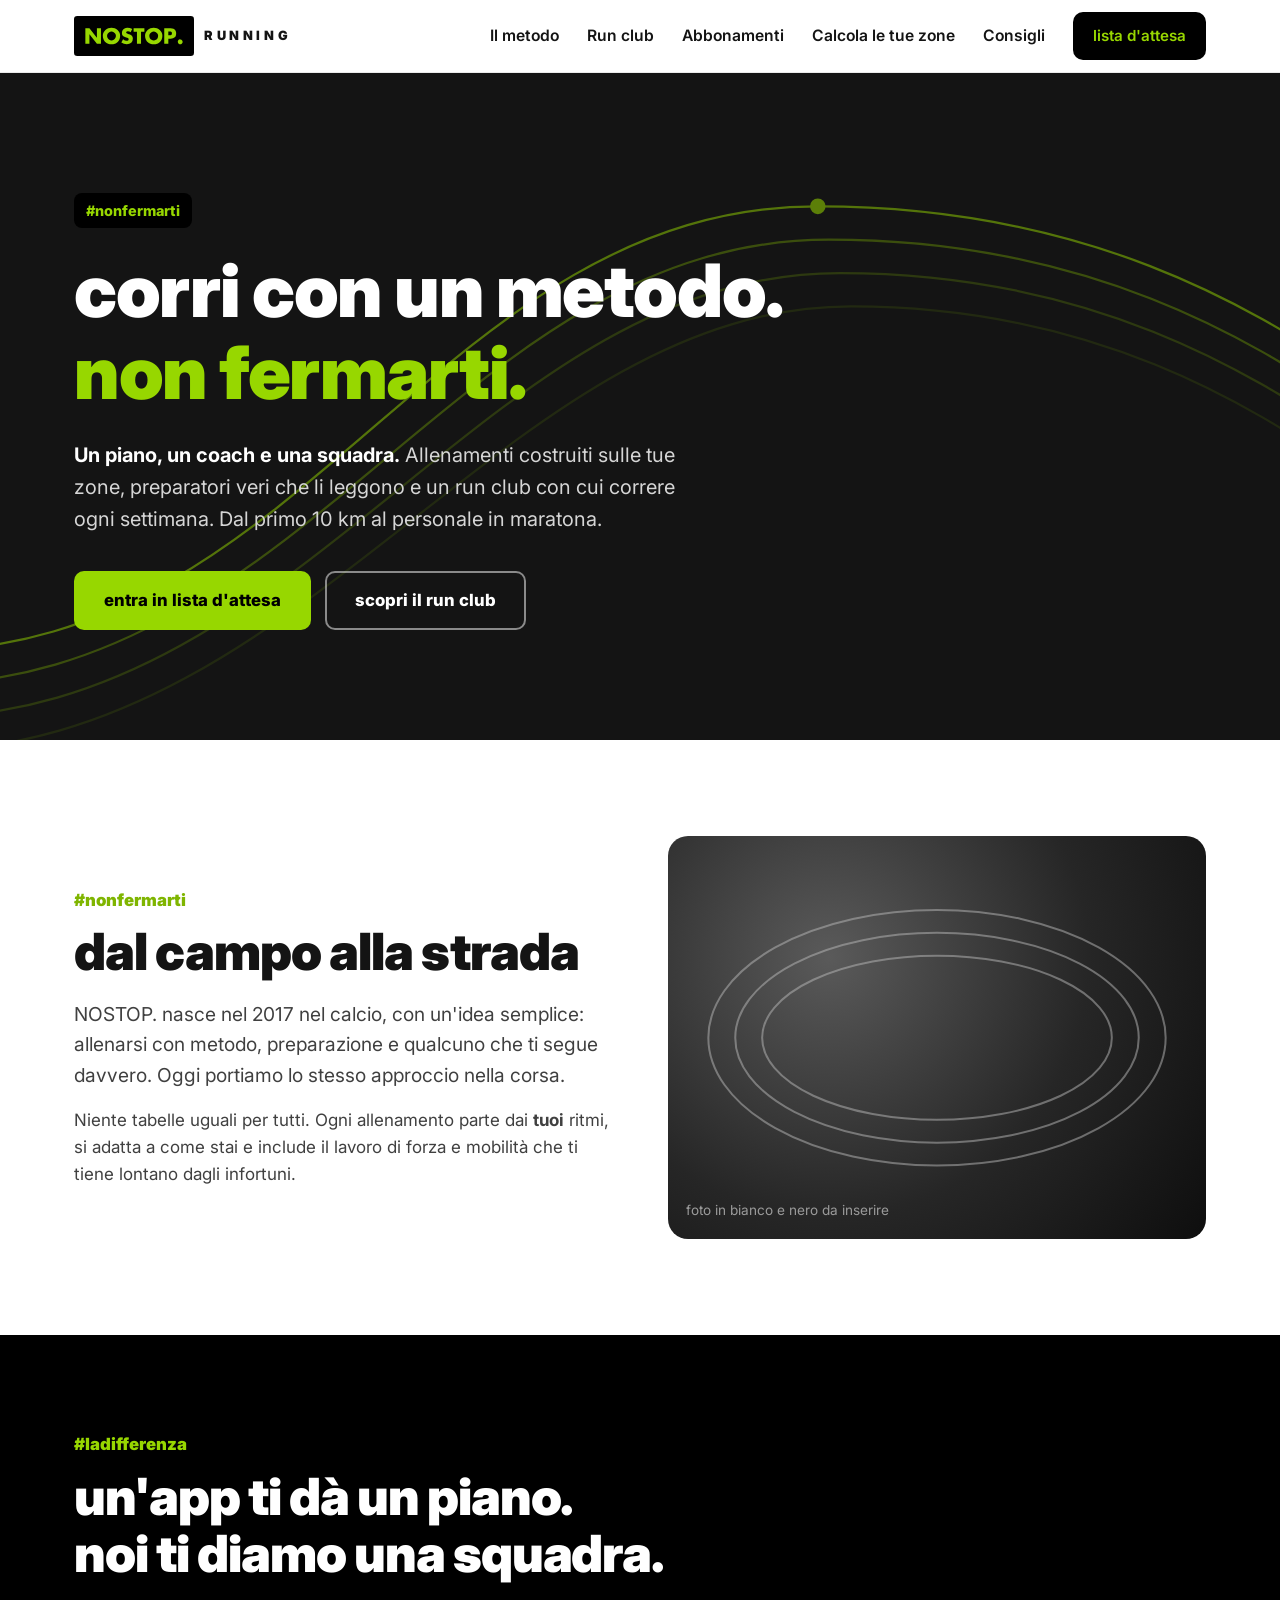
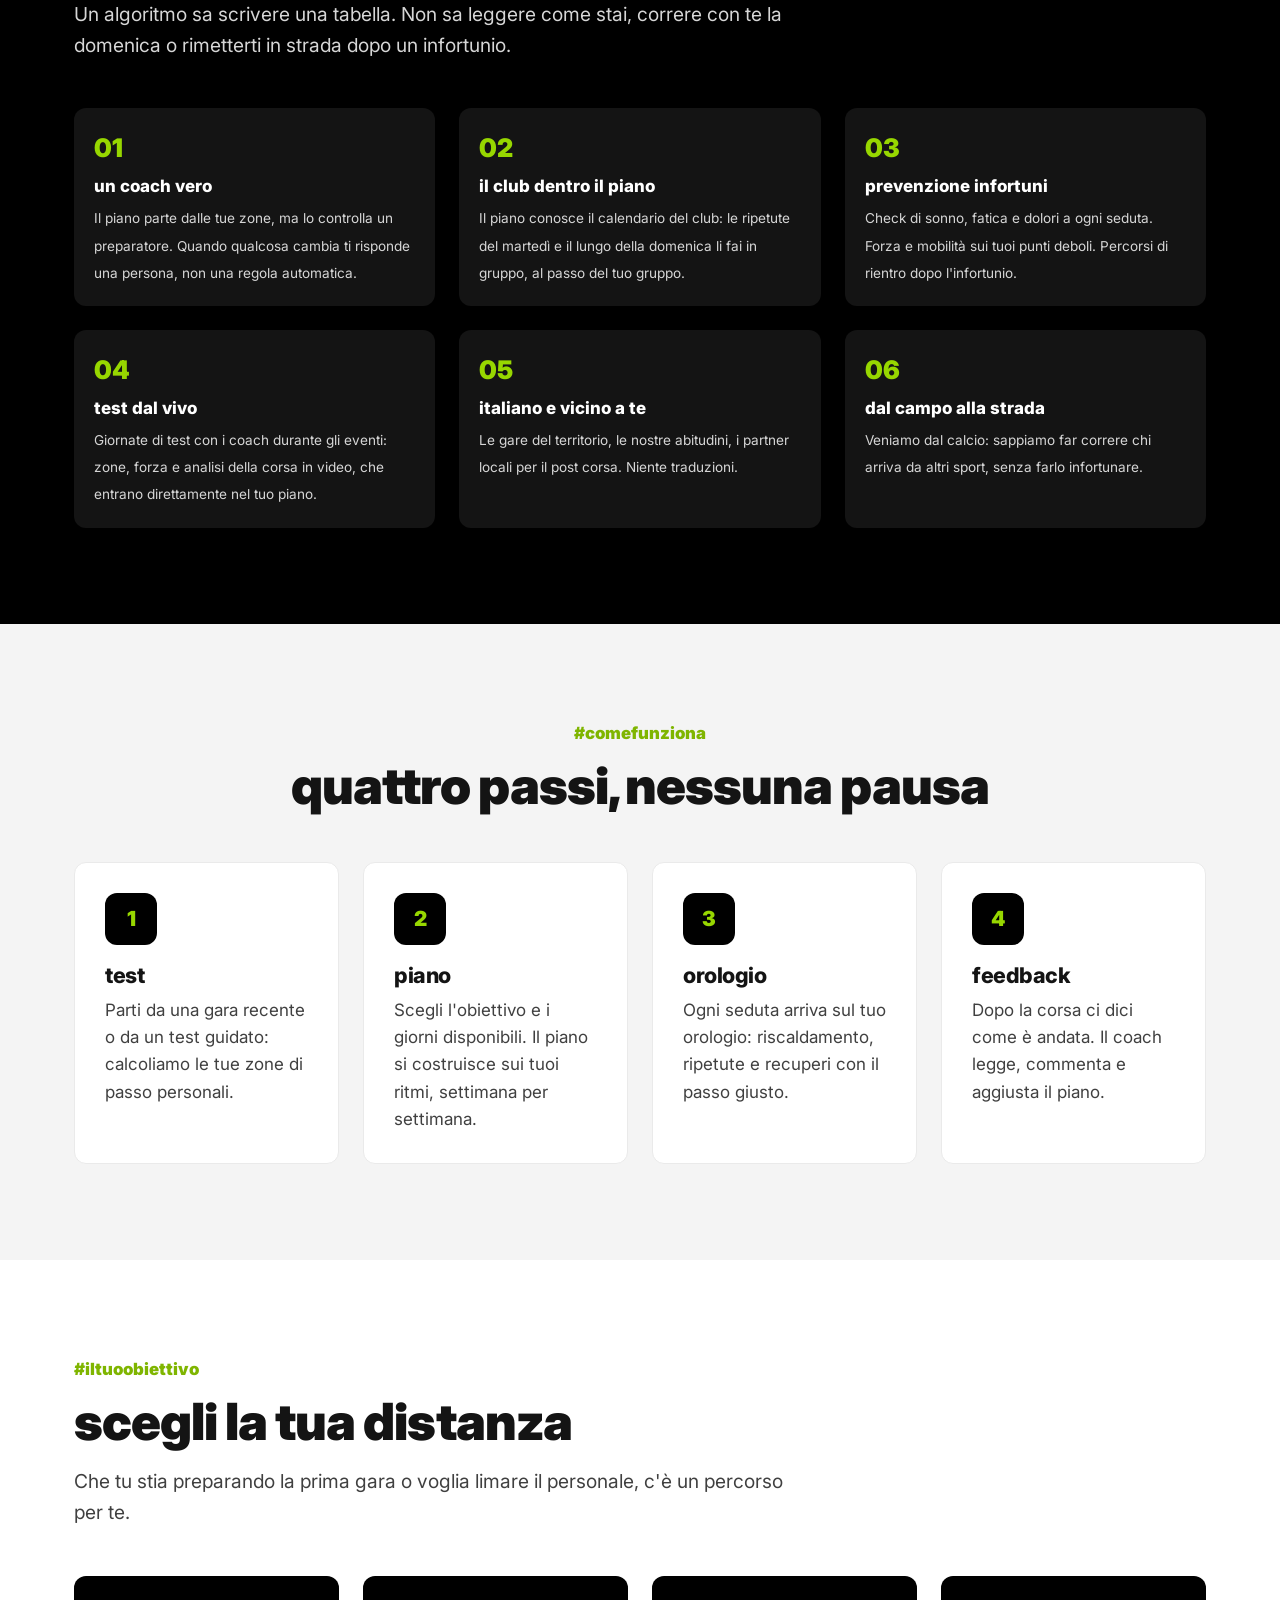
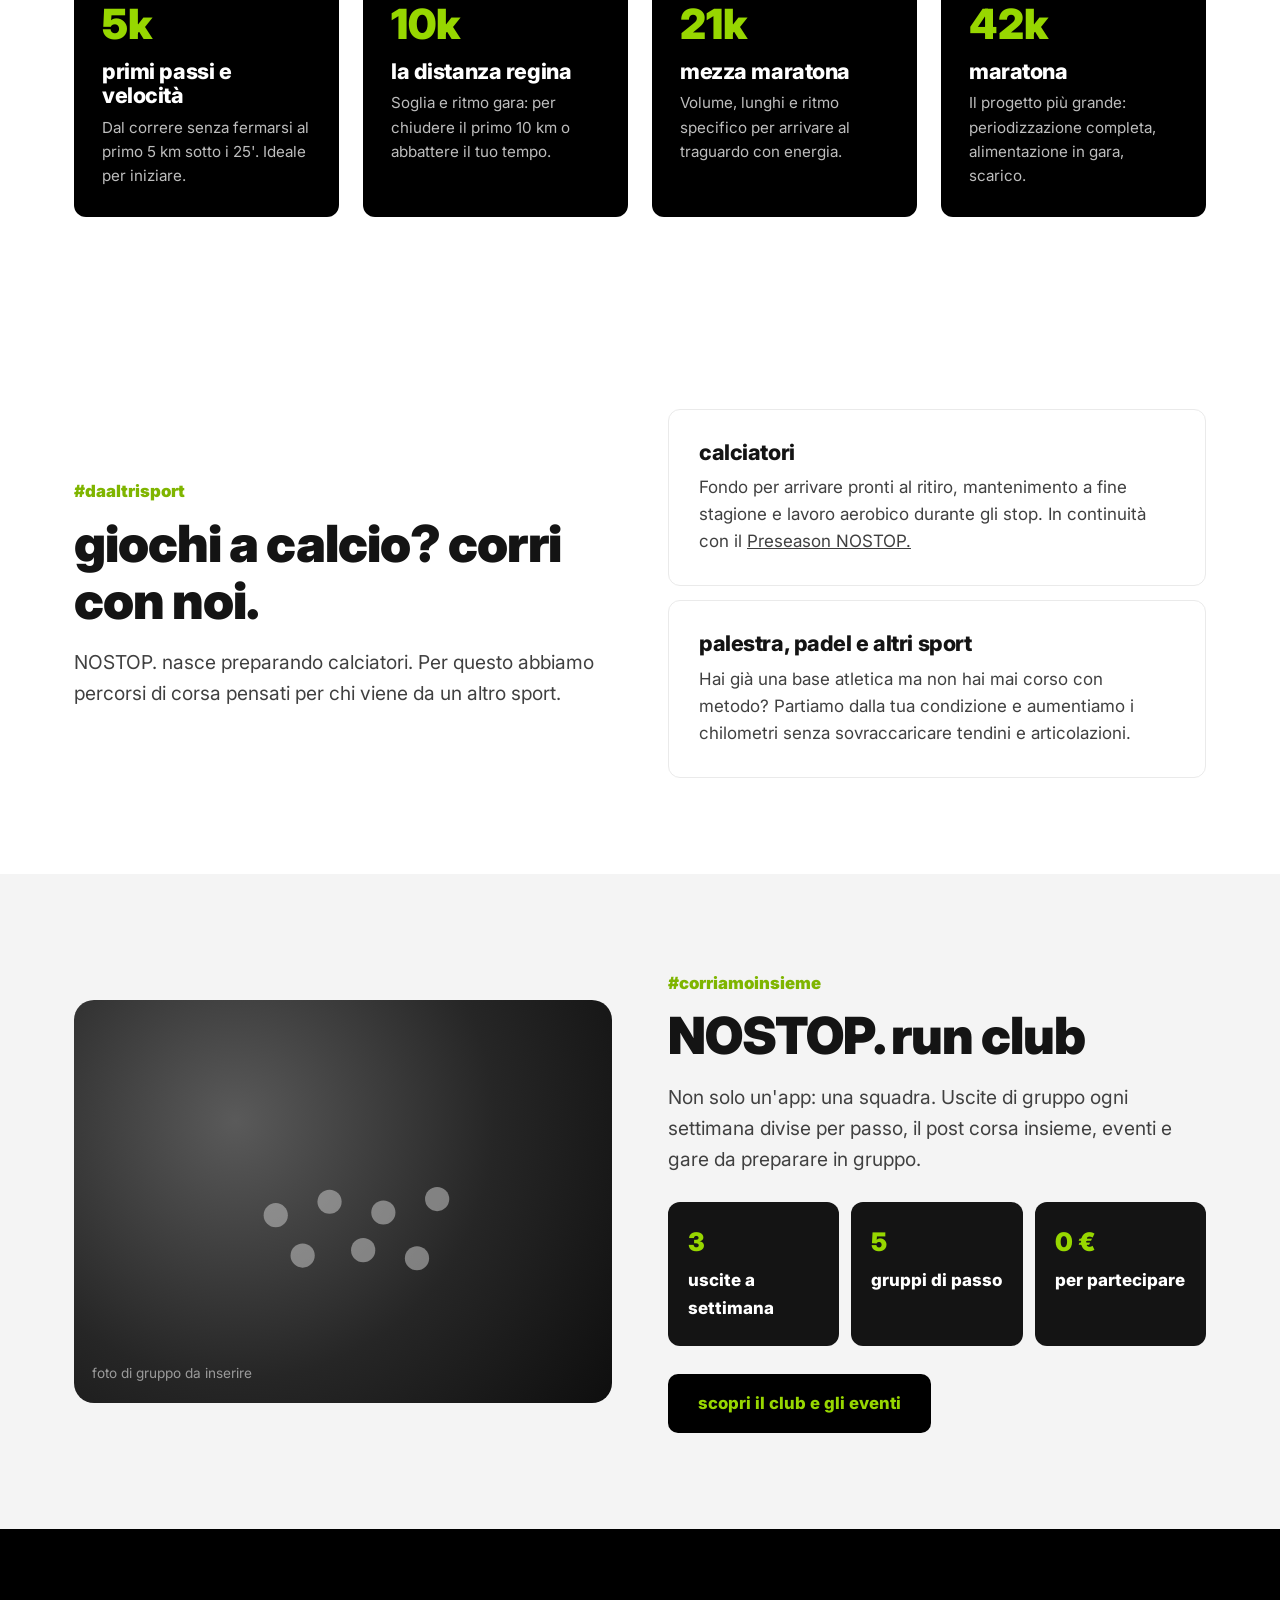
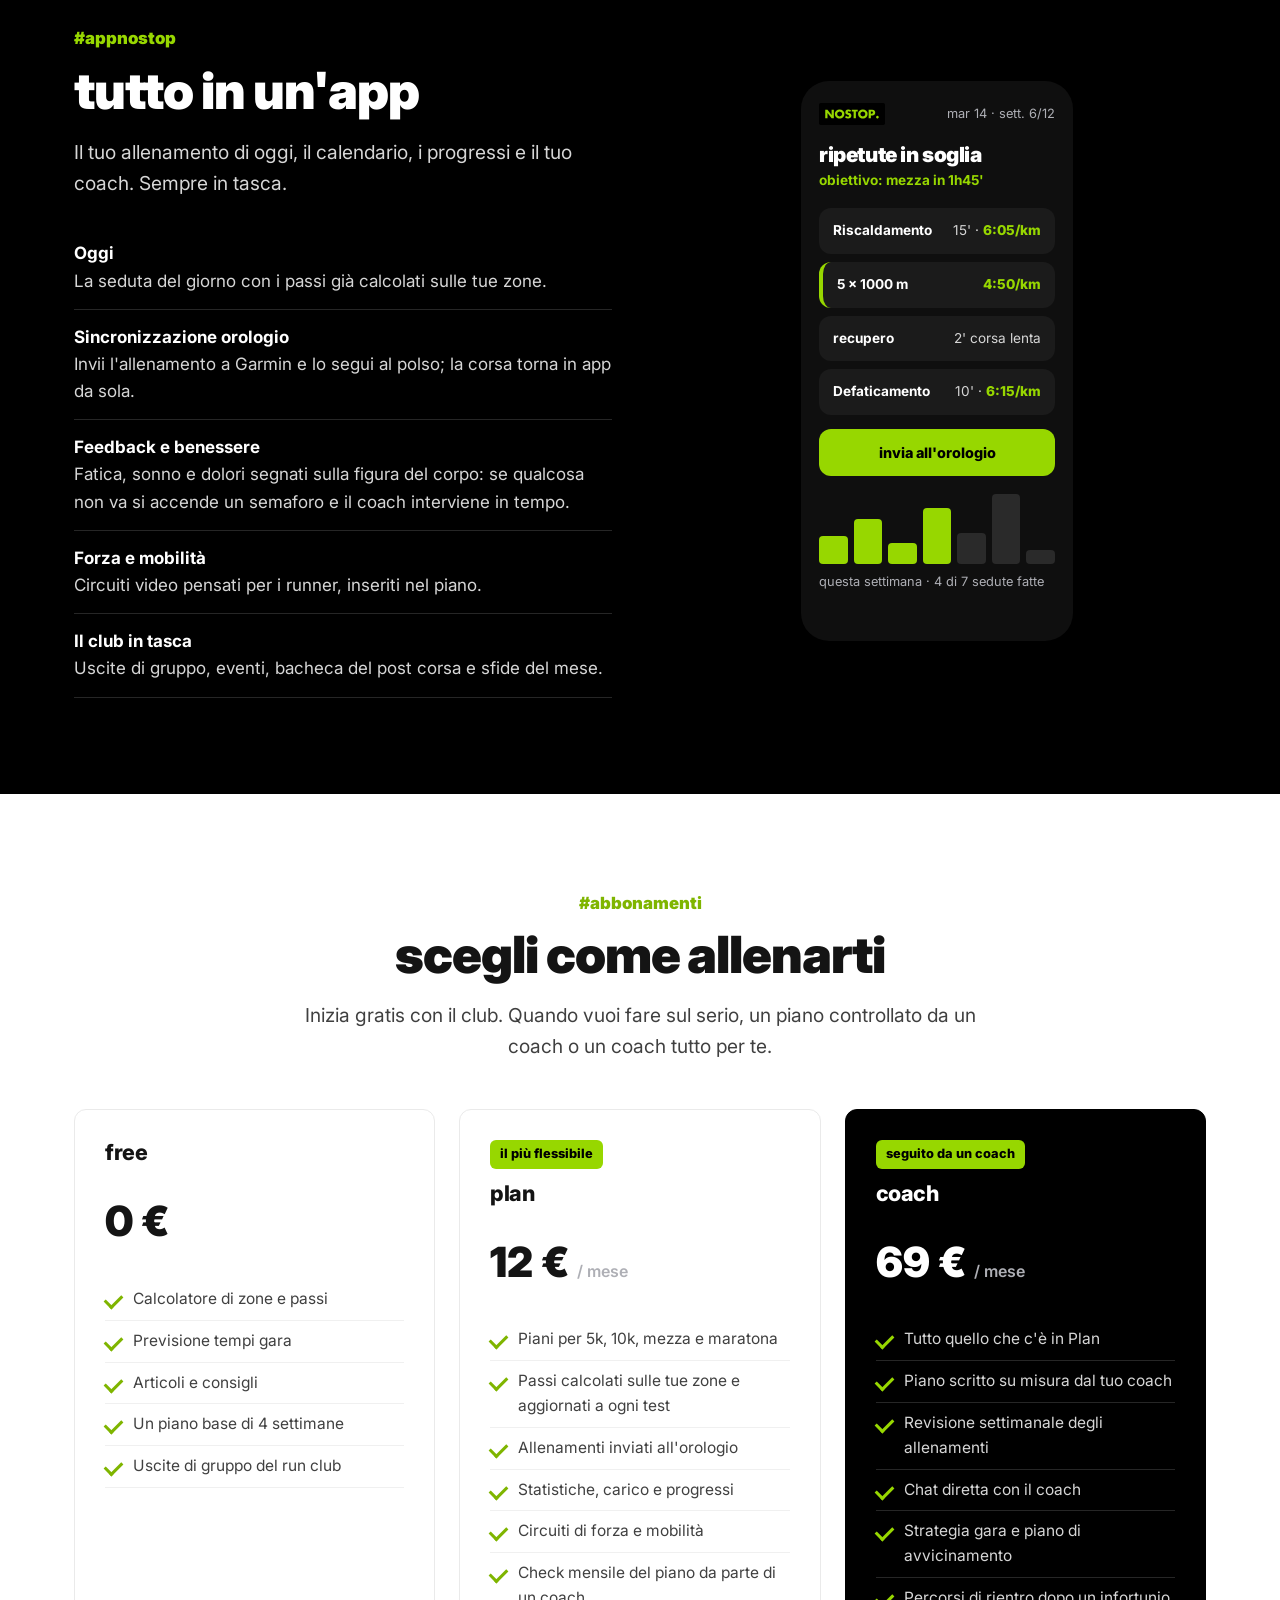
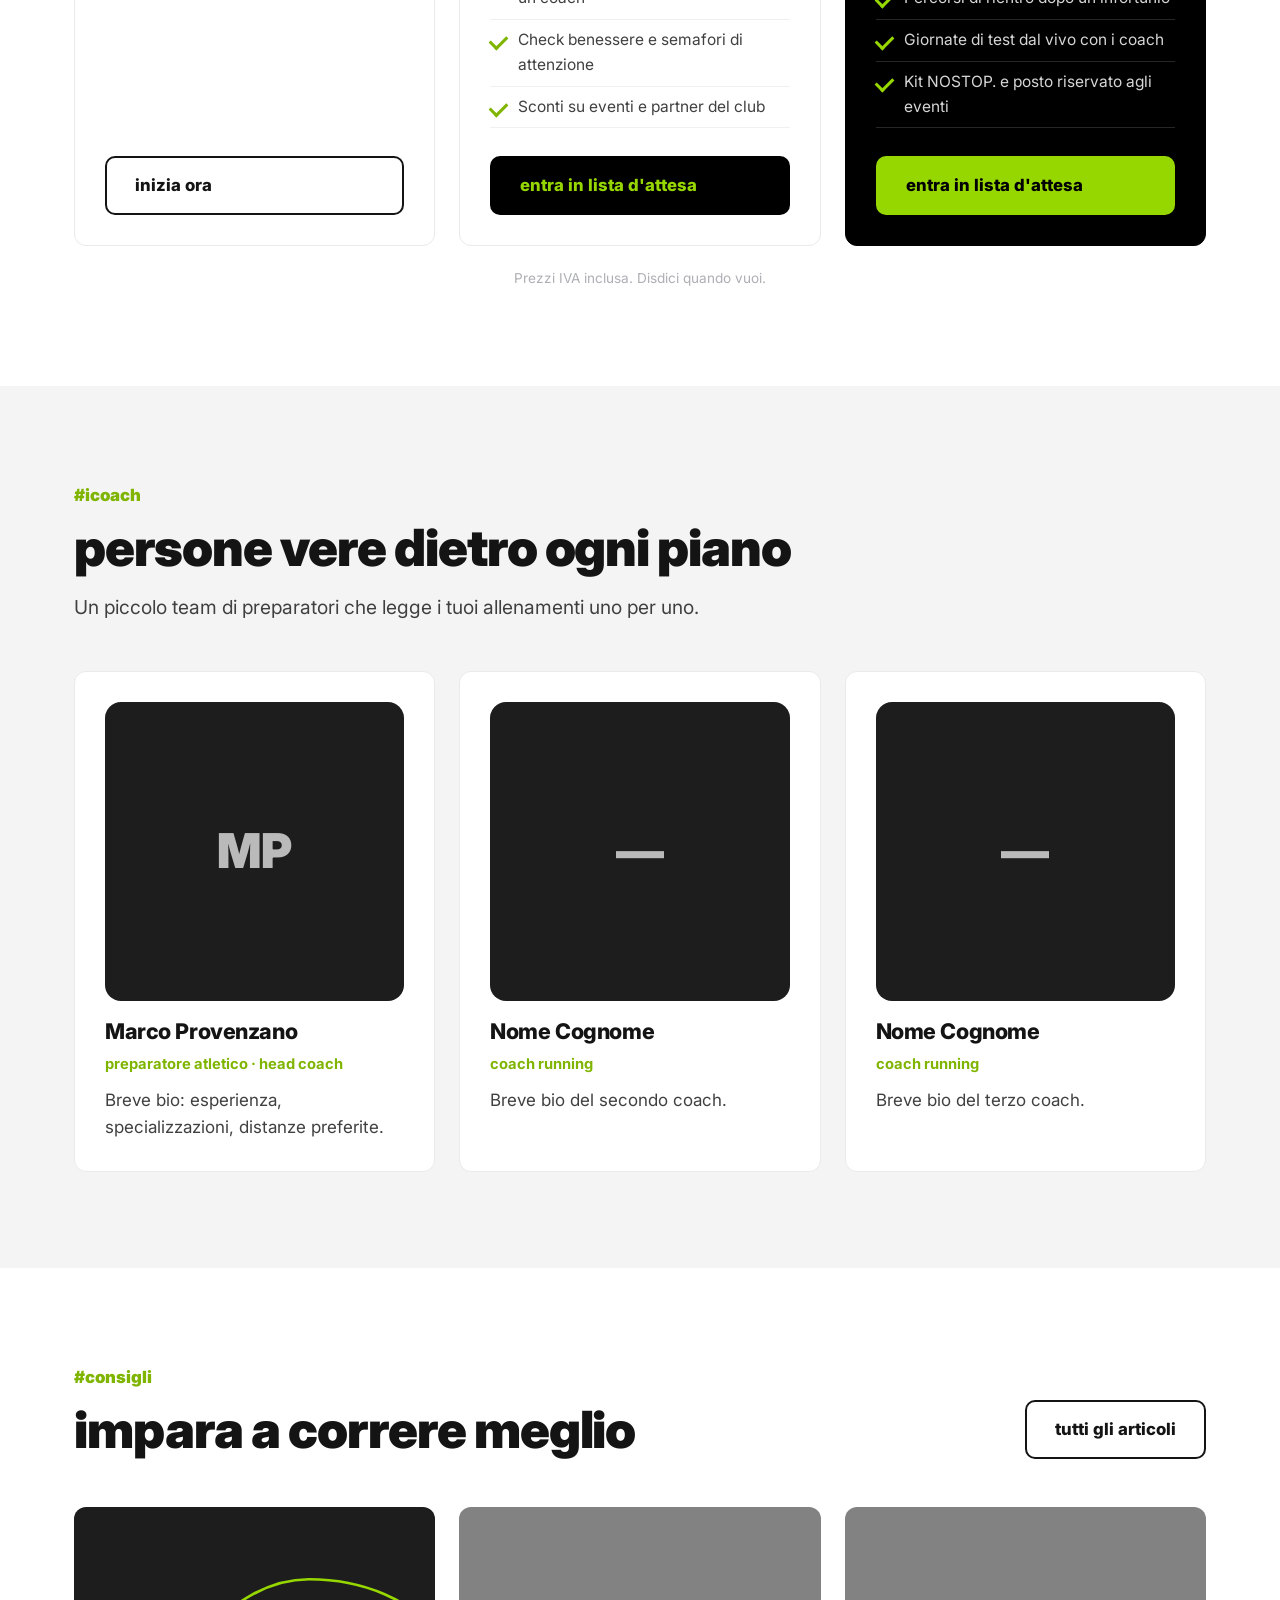
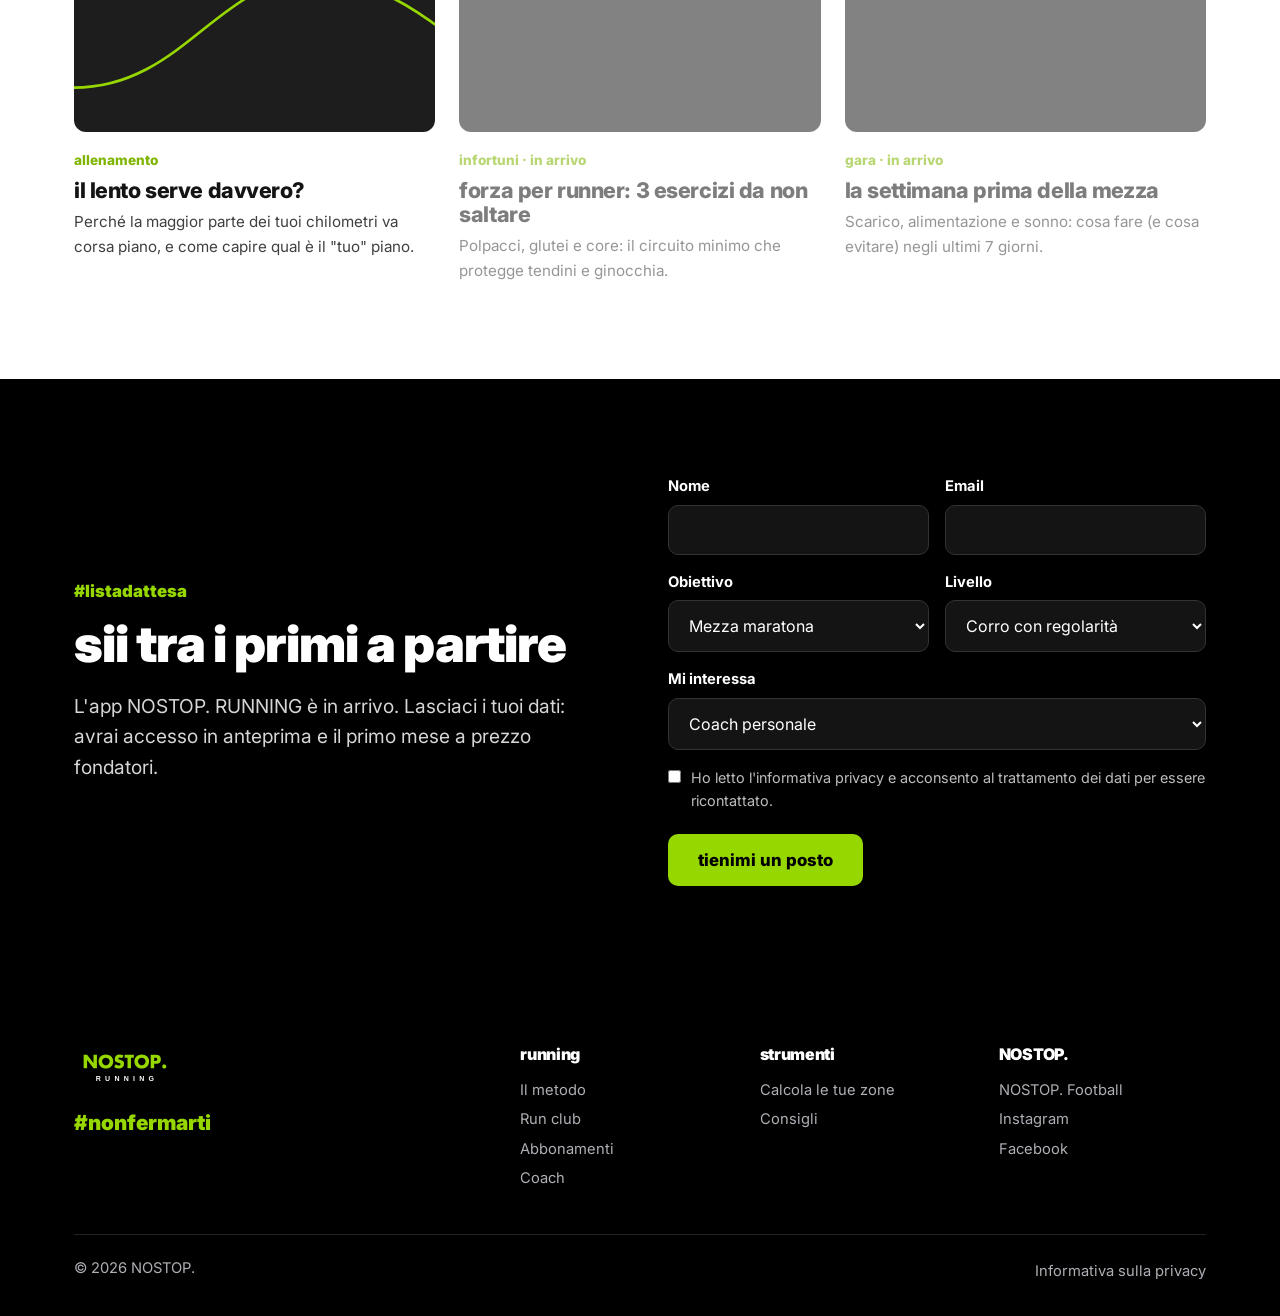
==== commit 2003bbae: "Posizionamento: un piano, un coach e una squadra; sezione altri sport; dettagli abbonamenti Co-Autho" ====
--- a/index.html
+++ b/index.html
@@ -46,7 +46,7 @@
   <div class="wrap">
     <span class="badge">#nonfermarti</span>
     <h1>corri con un metodo.<br><em>non fermarti.</em></h1>
-    <p>Piani di allenamento costruiti sulle tue zone, coach veri e un run club con cui correre ogni settimana. Dal primo 10 km al personale in maratona.</p>
+    <p><b style="color:#fff">Un piano, un coach e una squadra.</b> Allenamenti costruiti sulle tue zone, preparatori veri che li leggono e un run club con cui correre ogni settimana. Dal primo 10 km al personale in maratona.</p>
     <div class="cta">
       <a class="btn btn-lime" href="#lista-attesa">entra in lista d'attesa</a>
       <a class="btn btn-ghost" href="club.html">scopri il run club</a>
@@ -75,6 +75,25 @@
   </div>
 </section>
 
+<!-- PERCHÉ NOSTOP. -->
+<section class="dark">
+  <div class="wrap">
+    <div class="section-head">
+      <span class="tag">#ladifferenza</span>
+      <h2>un'app ti dà un piano.<br>noi ti diamo una squadra.</h2>
+      <p class="lead">Un algoritmo sa scrivere una tabella. Non sa leggere come stai, correre con te la domenica o rimetterti in strada dopo un infortunio.</p>
+    </div>
+    <div class="grid g3">
+      <div class="pg"><b>01</b><span>un coach vero</span><small>Il piano parte dalle tue zone, ma lo controlla un preparatore. Quando qualcosa cambia ti risponde una persona, non una regola automatica.</small></div>
+      <div class="pg"><b>02</b><span>il club dentro il piano</span><small>Il piano conosce il calendario del club: le ripetute del martedì e il lungo della domenica li fai in gruppo, al passo del tuo gruppo.</small></div>
+      <div class="pg"><b>03</b><span>prevenzione infortuni</span><small>Check di sonno, fatica e dolori a ogni seduta. Forza e mobilità sui tuoi punti deboli. Percorsi di rientro dopo l'infortunio.</small></div>
+      <div class="pg"><b>04</b><span>test dal vivo</span><small>Giornate di test con i coach durante gli eventi: zone, forza e analisi della corsa in video, che entrano direttamente nel tuo piano.</small></div>
+      <div class="pg"><b>05</b><span>italiano e vicino a te</span><small>Le gare del territorio, le nostre abitudini, i partner locali per il post corsa. Niente traduzioni.</small></div>
+      <div class="pg"><b>06</b><span>dal campo alla strada</span><small>Veniamo dal calcio: sappiamo far correre chi arriva da altri sport, senza farlo infortunare.</small></div>
+    </div>
+  </div>
+</section>
+
 <!-- COME FUNZIONA -->
 <section class="soft">
   <div class="wrap">
@@ -104,6 +123,21 @@
       <div class="goal"><div class="km">10k</div><h3>la distanza regina</h3><p>Soglia e ritmo gara: per chiudere il primo 10 km o abbattere il tuo tempo.</p></div>
       <div class="goal"><div class="km">21k</div><h3>mezza maratona</h3><p>Volume, lunghi e ritmo specifico per arrivare al traguardo con energia.</p></div>
       <div class="goal"><div class="km">42k</div><h3>maratona</h3><p>Il progetto più grande: periodizzazione completa, alimentazione in gara, scarico.</p></div>
+    </div>
+  </div>
+</section>
+
+<!-- ALTRI SPORT -->
+<section>
+  <div class="wrap split">
+    <div>
+      <span class="tag">#daaltrisport</span>
+      <h2>giochi a calcio? corri con noi.</h2>
+      <p class="lead" style="margin-top:18px">NOSTOP. nasce preparando calciatori. Per questo abbiamo percorsi di corsa pensati per chi viene da un altro sport.</p>
+    </div>
+    <div class="grid" style="gap:14px">
+      <div class="card"><h3>calciatori</h3><p>Fondo per arrivare pronti al ritiro, mantenimento a fine stagione e lavoro aerobico durante gli stop. In continuità con il <a href="https://www.footballnostop.it/preseason/">Preseason NOSTOP.</a></p></div>
+      <div class="card"><h3>palestra, padel e altri sport</h3><p>Hai già una base atletica ma non hai mai corso con metodo? Partiamo dalla tua condizione e aumentiamo i chilometri senza sovraccaricare tendini e articolazioni.</p></div>
     </div>
   </div>
 </section>
@@ -142,7 +176,7 @@
       <ul class="app-list">
         <li><b>Oggi</b>La seduta del giorno con i passi già calcolati sulle tue zone.</li>
         <li><b>Sincronizzazione orologio</b>Invii l'allenamento a Garmin e lo segui al polso; la corsa torna in app da sola.</li>
-        <li><b>Feedback e benessere</b>Fatica, sonno, eventuali fastidi: il coach vede tutto e interviene in tempo.</li>
+        <li><b>Feedback e benessere</b>Fatica, sonno e dolori segnati sulla figura del corpo: se qualcosa non va si accende un semaforo e il coach interviene in tempo.</li>
         <li><b>Forza e mobilità</b>Circuiti video pensati per i runner, inseriti nel piano.</li>
         <li><b>Il club in tasca</b>Uscite di gruppo, eventi, bacheca del post corsa e sfide del mese.</li>
       </ul>
@@ -170,7 +204,7 @@
     <div class="section-head center">
       <span class="tag">#abbonamenti</span>
       <h2>scegli come allenarti</h2>
-      <p class="lead">Inizia gratis. Quando vuoi fare sul serio, un piano su misura o un coach tutto per te.</p>
+      <p class="lead">Inizia gratis con il club. Quando vuoi fare sul serio, un piano controllato da un coach o un coach tutto per te.</p>
     </div>
     <div class="grid g3">
       <div class="card plan">
@@ -196,6 +230,8 @@
           <li>Allenamenti inviati all'orologio</li>
           <li>Statistiche, carico e progressi</li>
           <li>Circuiti di forza e mobilità</li>
+          <li>Check mensile del piano da parte di un coach</li>
+          <li>Check benessere e semafori di attenzione</li>
           <li>Sconti su eventi e partner del club</li>
         </ul>
         <a class="btn btn-black" href="#lista-attesa">entra in lista d'attesa</a>
@@ -211,6 +247,8 @@
           <li>Revisione settimanale degli allenamenti</li>
           <li>Chat diretta con il coach</li>
           <li>Strategia gara e piano di avvicinamento</li>
+          <li>Percorsi di rientro dopo un infortunio</li>
+          <li>Giornate di test dal vivo con i coach</li>
           <li>Kit NOSTOP. e posto riservato agli eventi</li>
         </ul>
         <a class="btn btn-lime" href="#lista-attesa">entra in lista d'attesa</a>
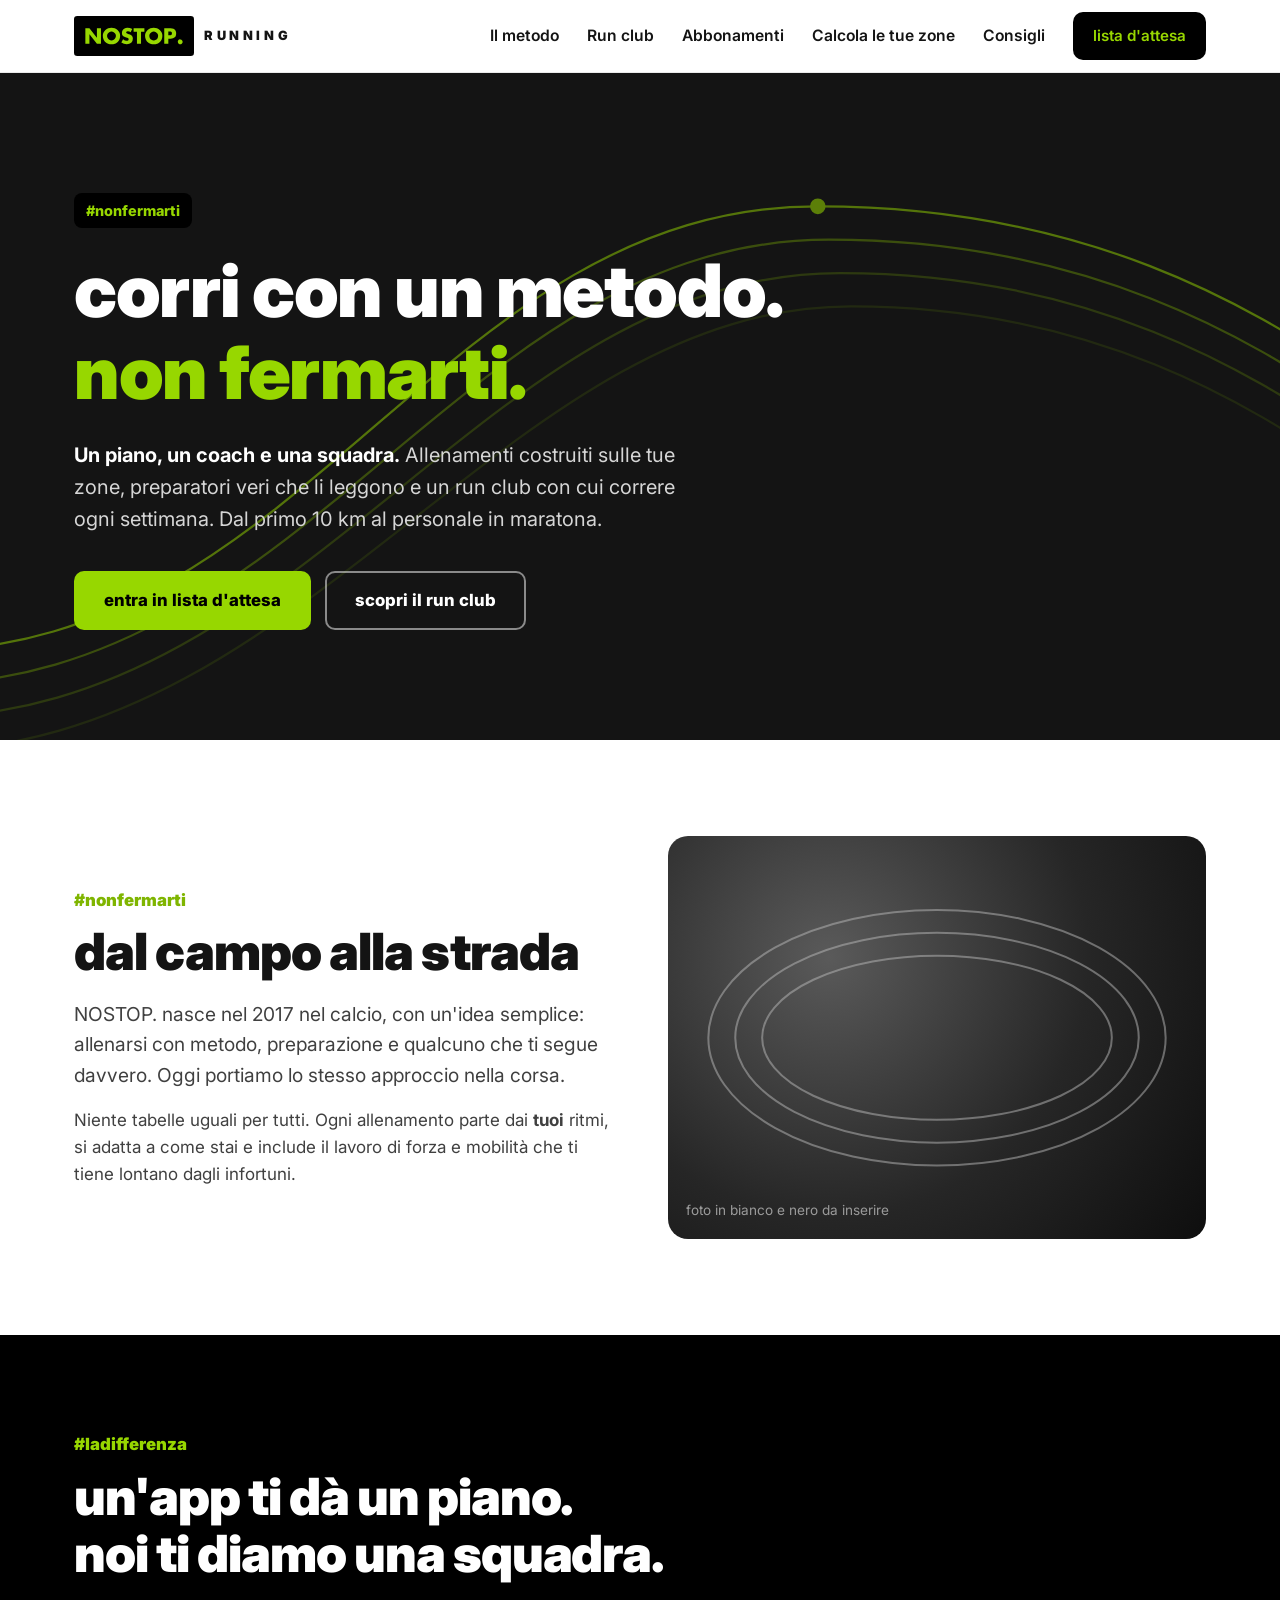
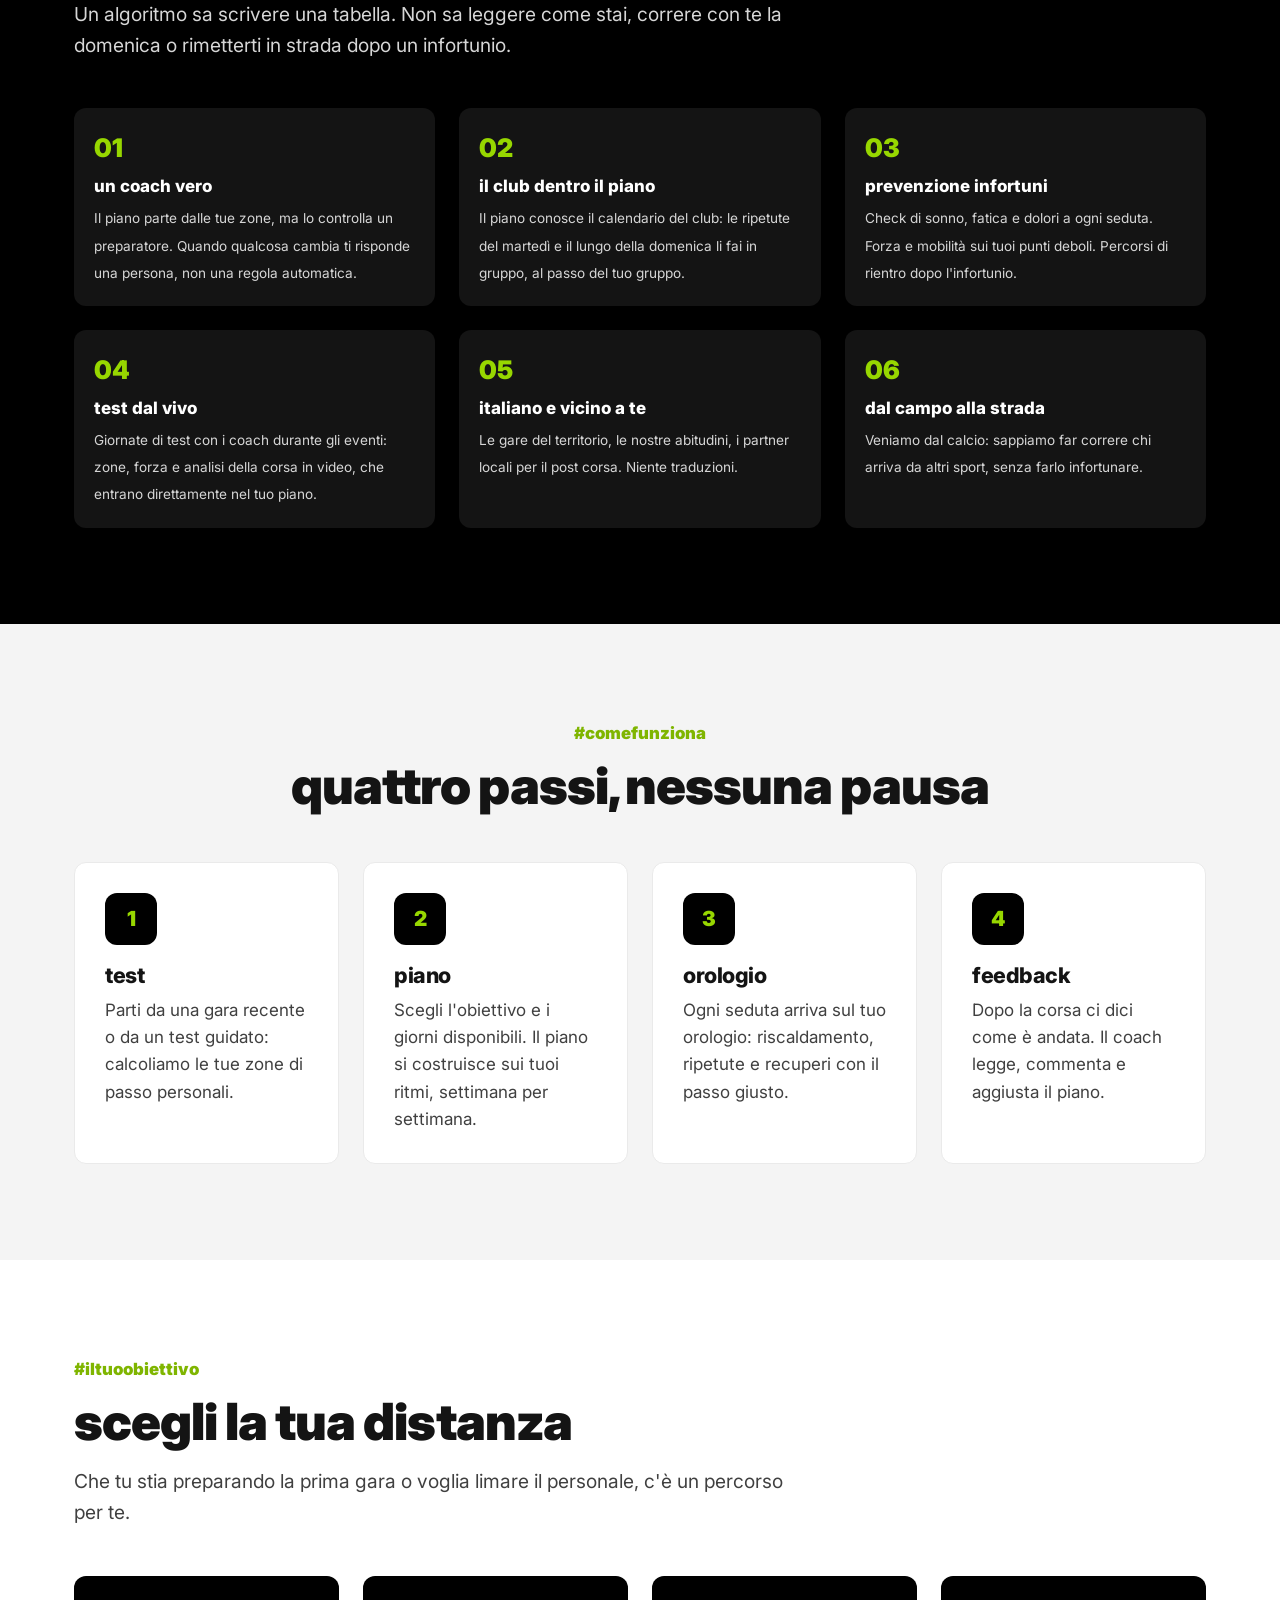
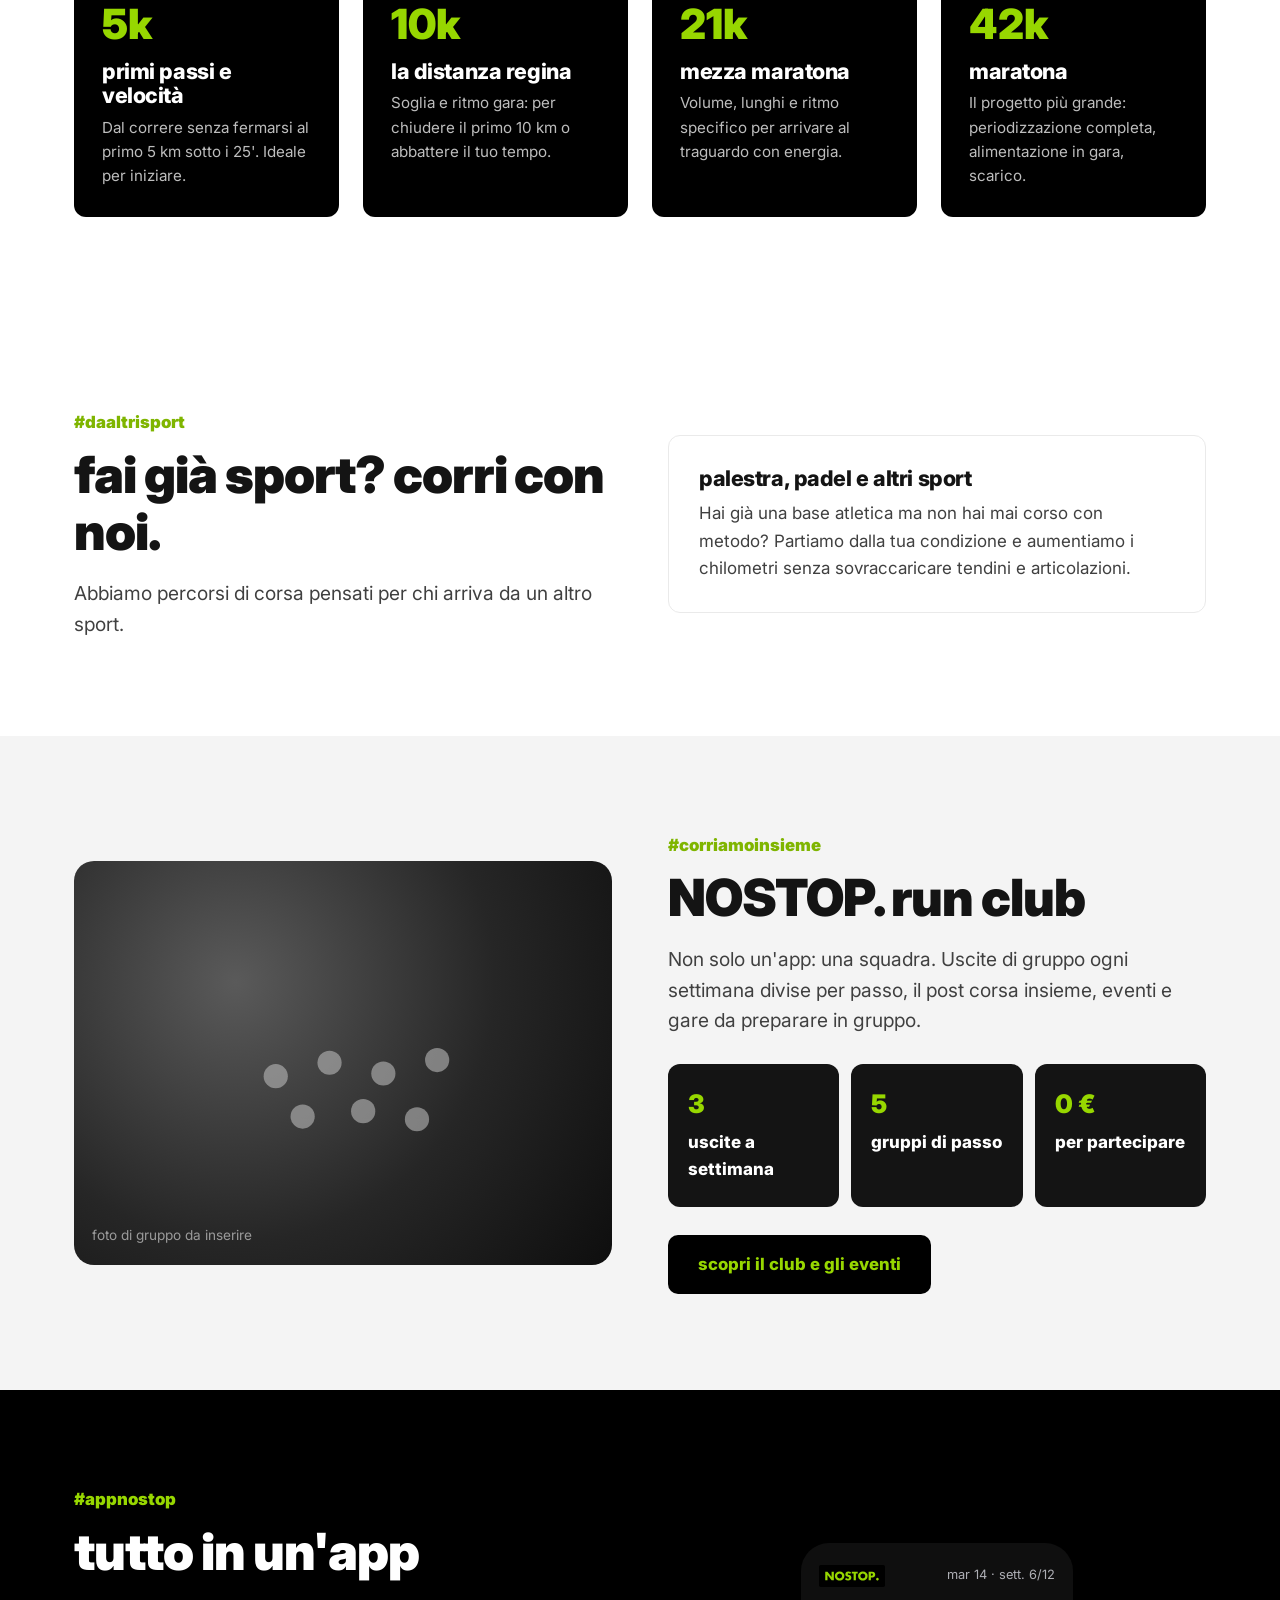
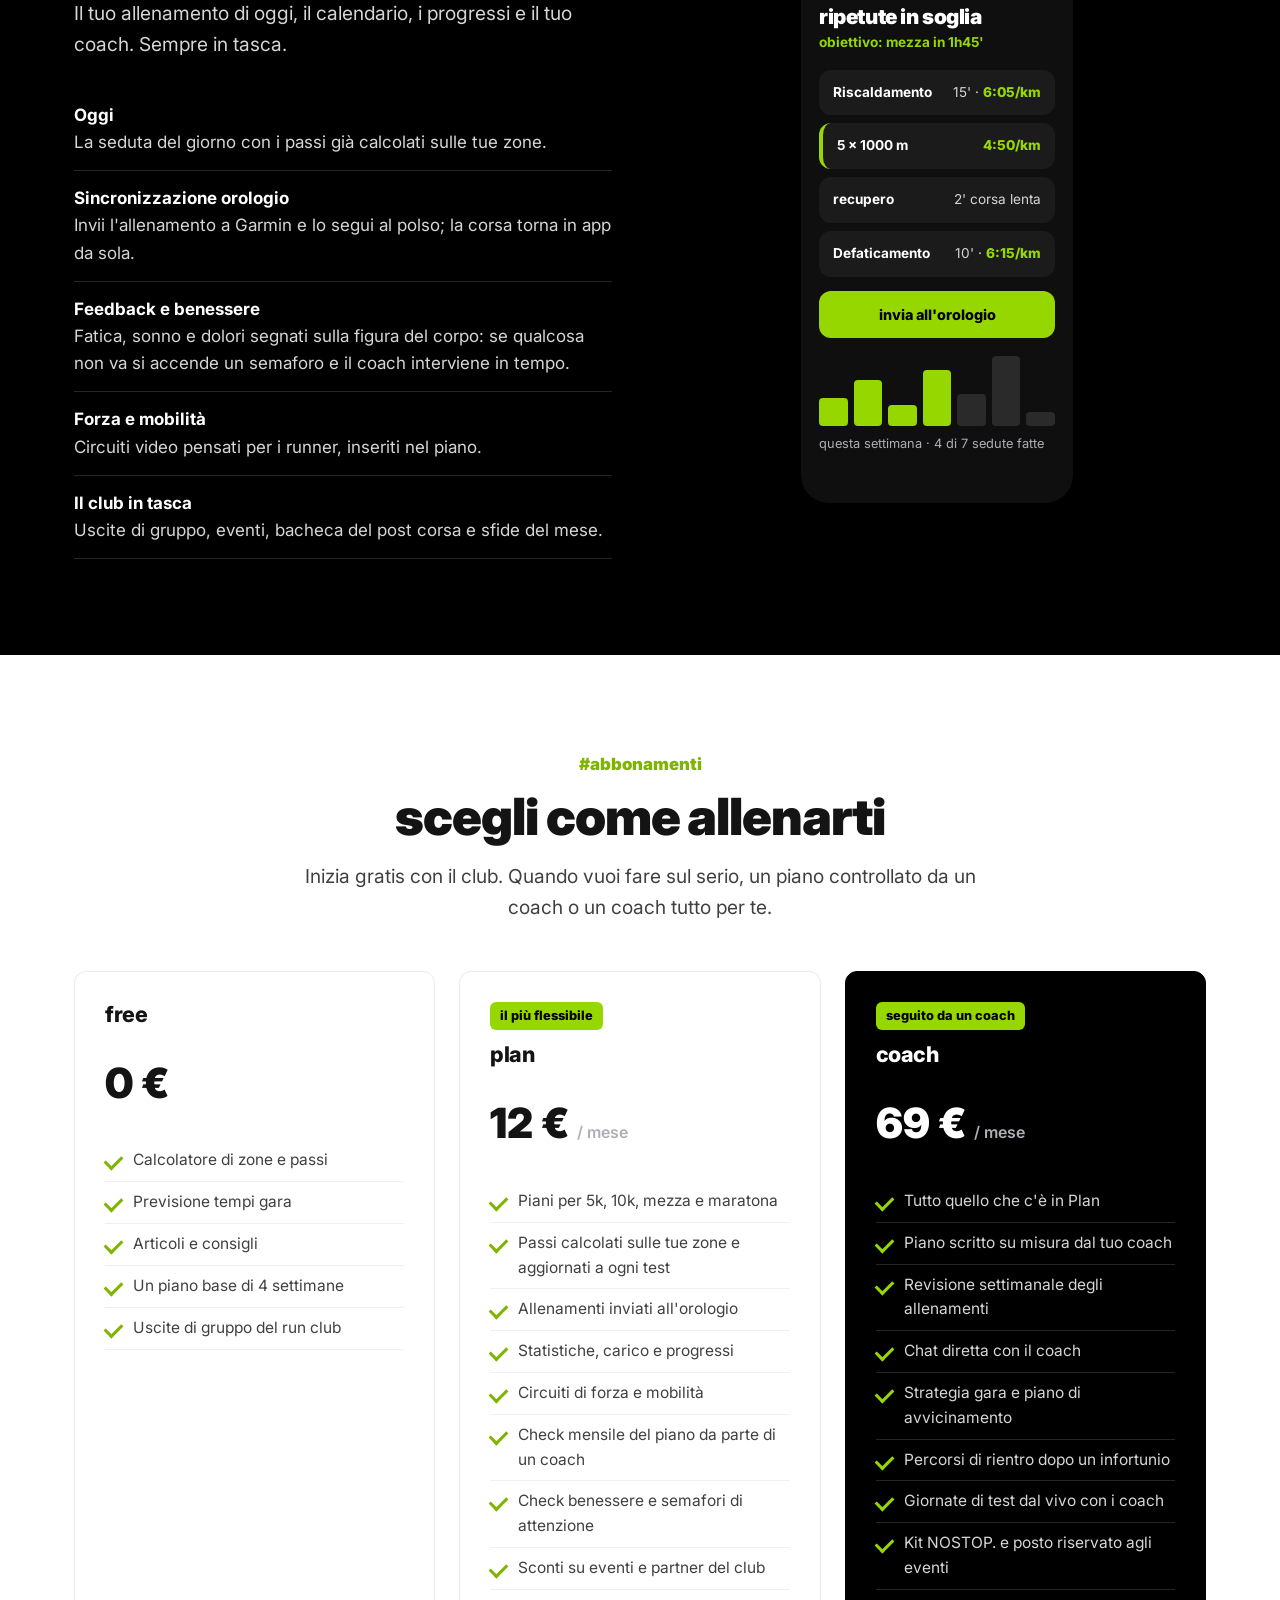
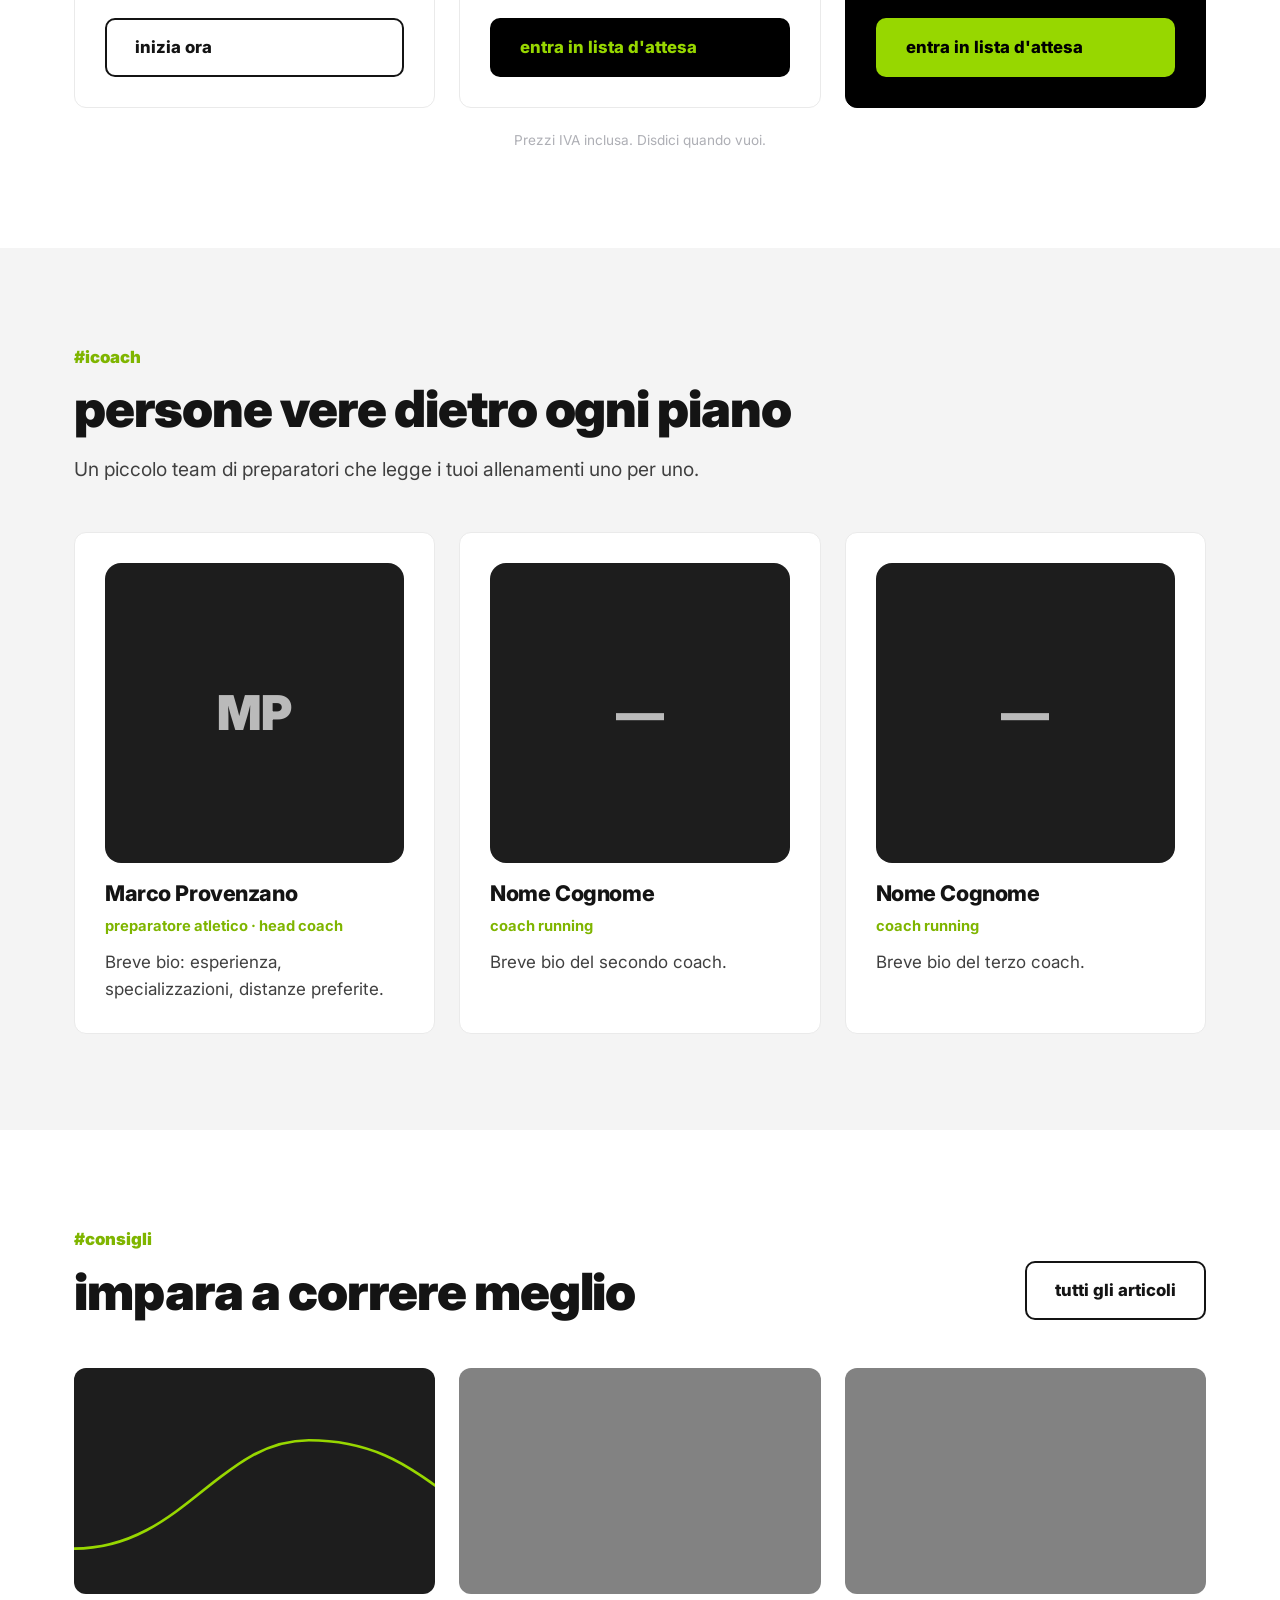
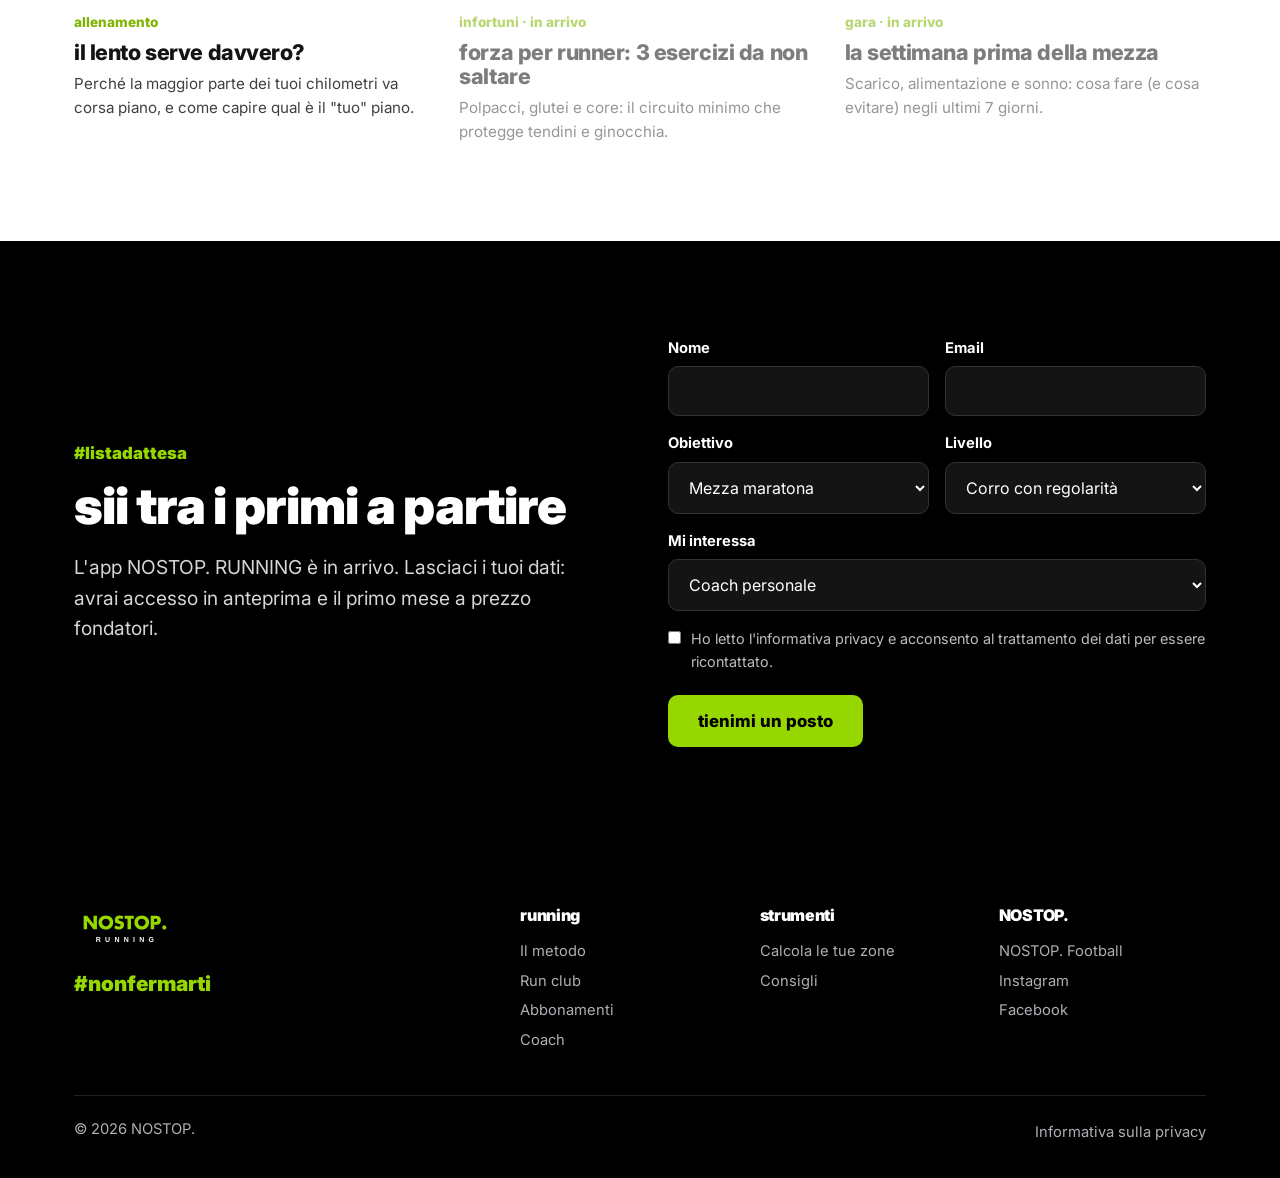
==== commit d52f7400: "Sezione altri sport: testo generico per chi fa già sport Co-Authored-By: Claude Opus 5.5 <noreply@an" ====
--- a/index.html
+++ b/index.html
@@ -132,11 +132,10 @@
   <div class="wrap split">
     <div>
       <span class="tag">#daaltrisport</span>
-      <h2>giochi a calcio? corri con noi.</h2>
-      <p class="lead" style="margin-top:18px">NOSTOP. nasce preparando calciatori. Per questo abbiamo percorsi di corsa pensati per chi viene da un altro sport.</p>
+      <h2>fai già sport? corri con noi.</h2>
+      <p class="lead" style="margin-top:18px">Abbiamo percorsi di corsa pensati per chi arriva da un altro sport.</p>
     </div>
     <div class="grid" style="gap:14px">
-      <div class="card"><h3>calciatori</h3><p>Fondo per arrivare pronti al ritiro, mantenimento a fine stagione e lavoro aerobico durante gli stop. In continuità con il <a href="https://www.footballnostop.it/preseason/">Preseason NOSTOP.</a></p></div>
       <div class="card"><h3>palestra, padel e altri sport</h3><p>Hai già una base atletica ma non hai mai corso con metodo? Partiamo dalla tua condizione e aumentiamo i chilometri senza sovraccaricare tendini e articolazioni.</p></div>
     </div>
   </div>
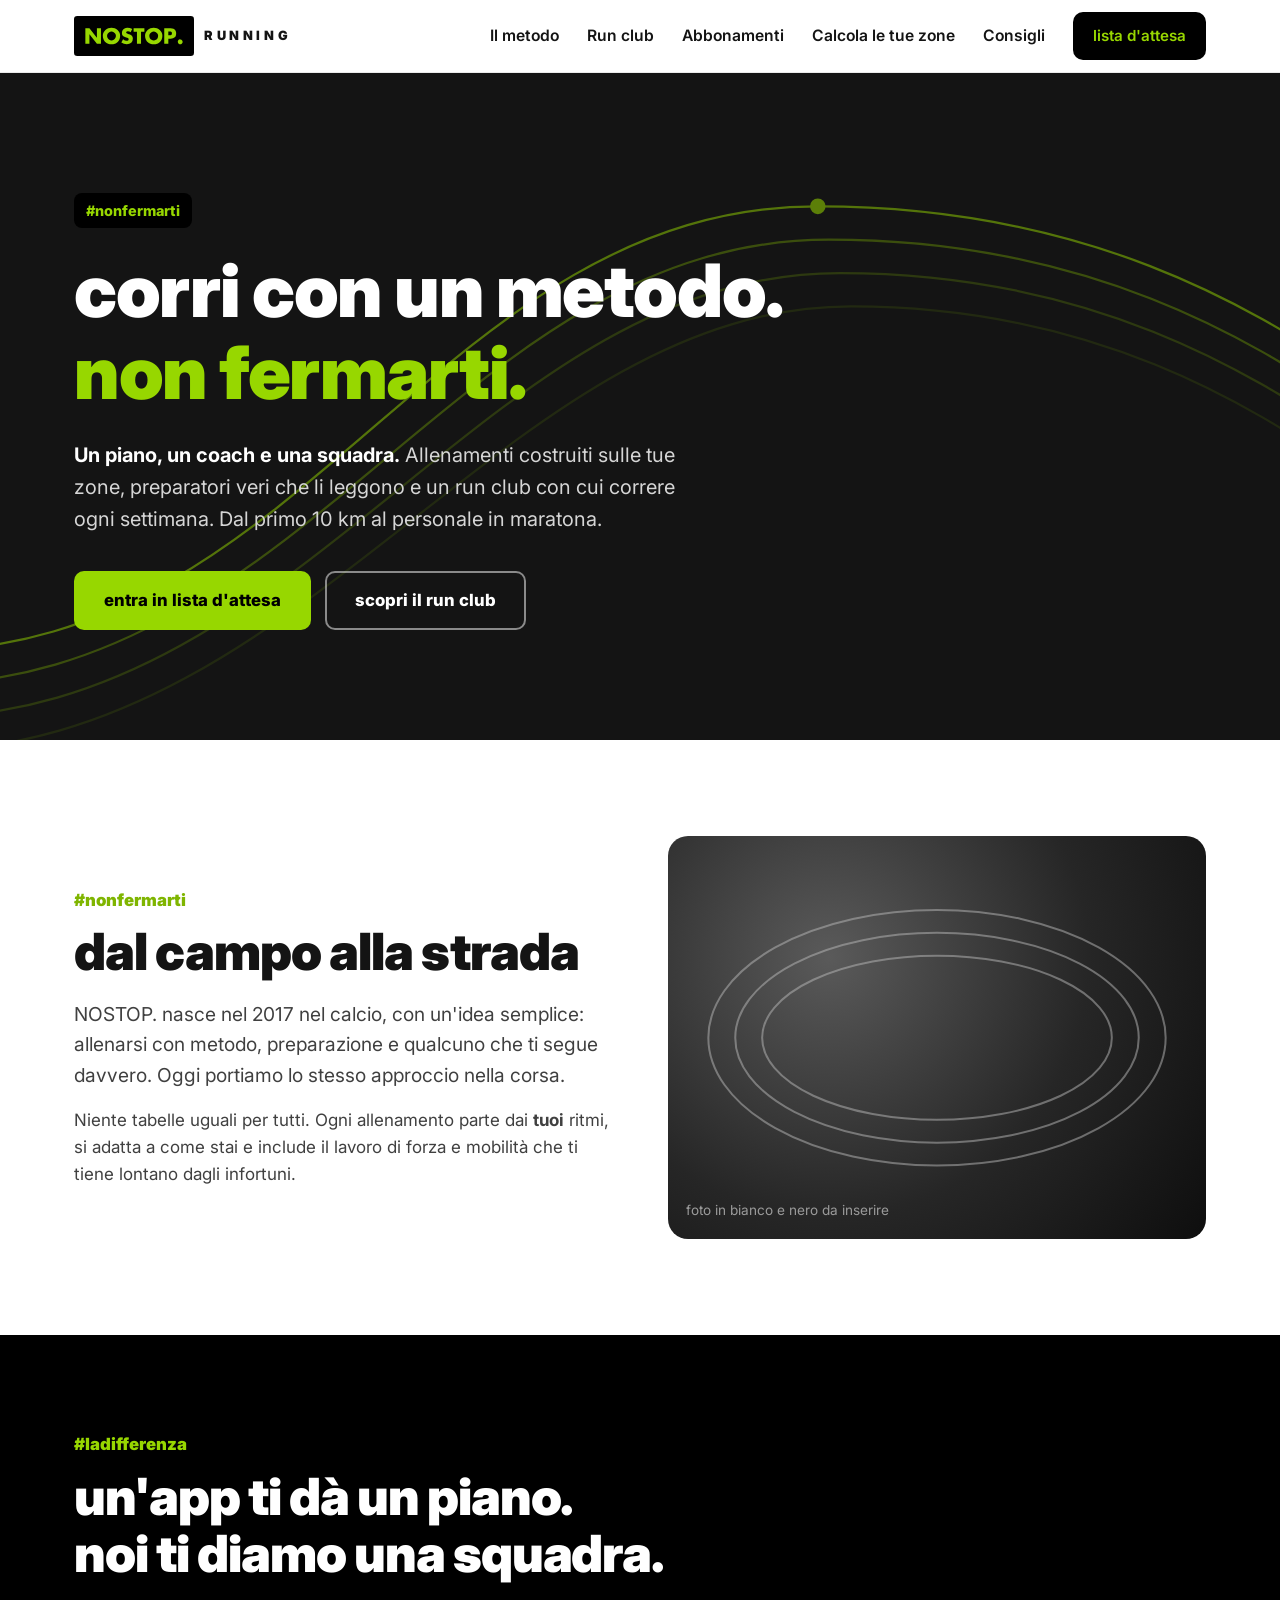
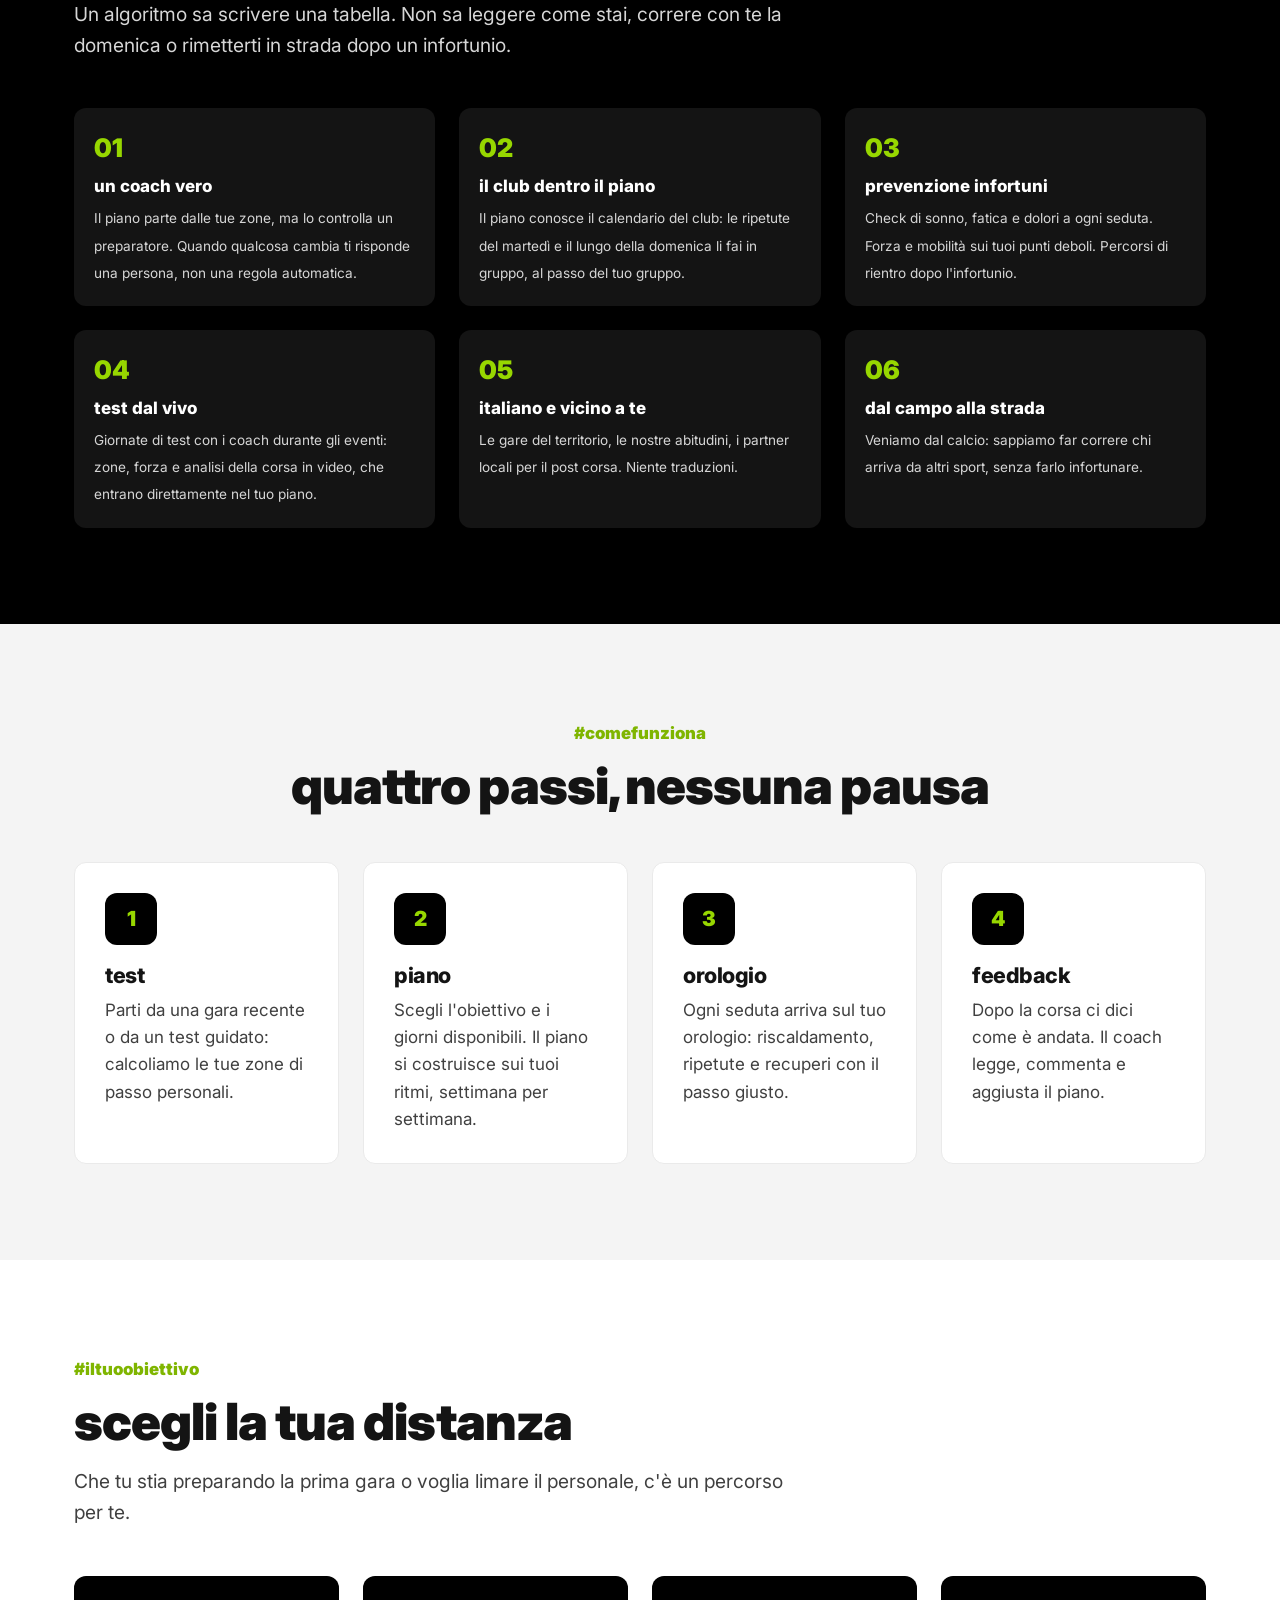
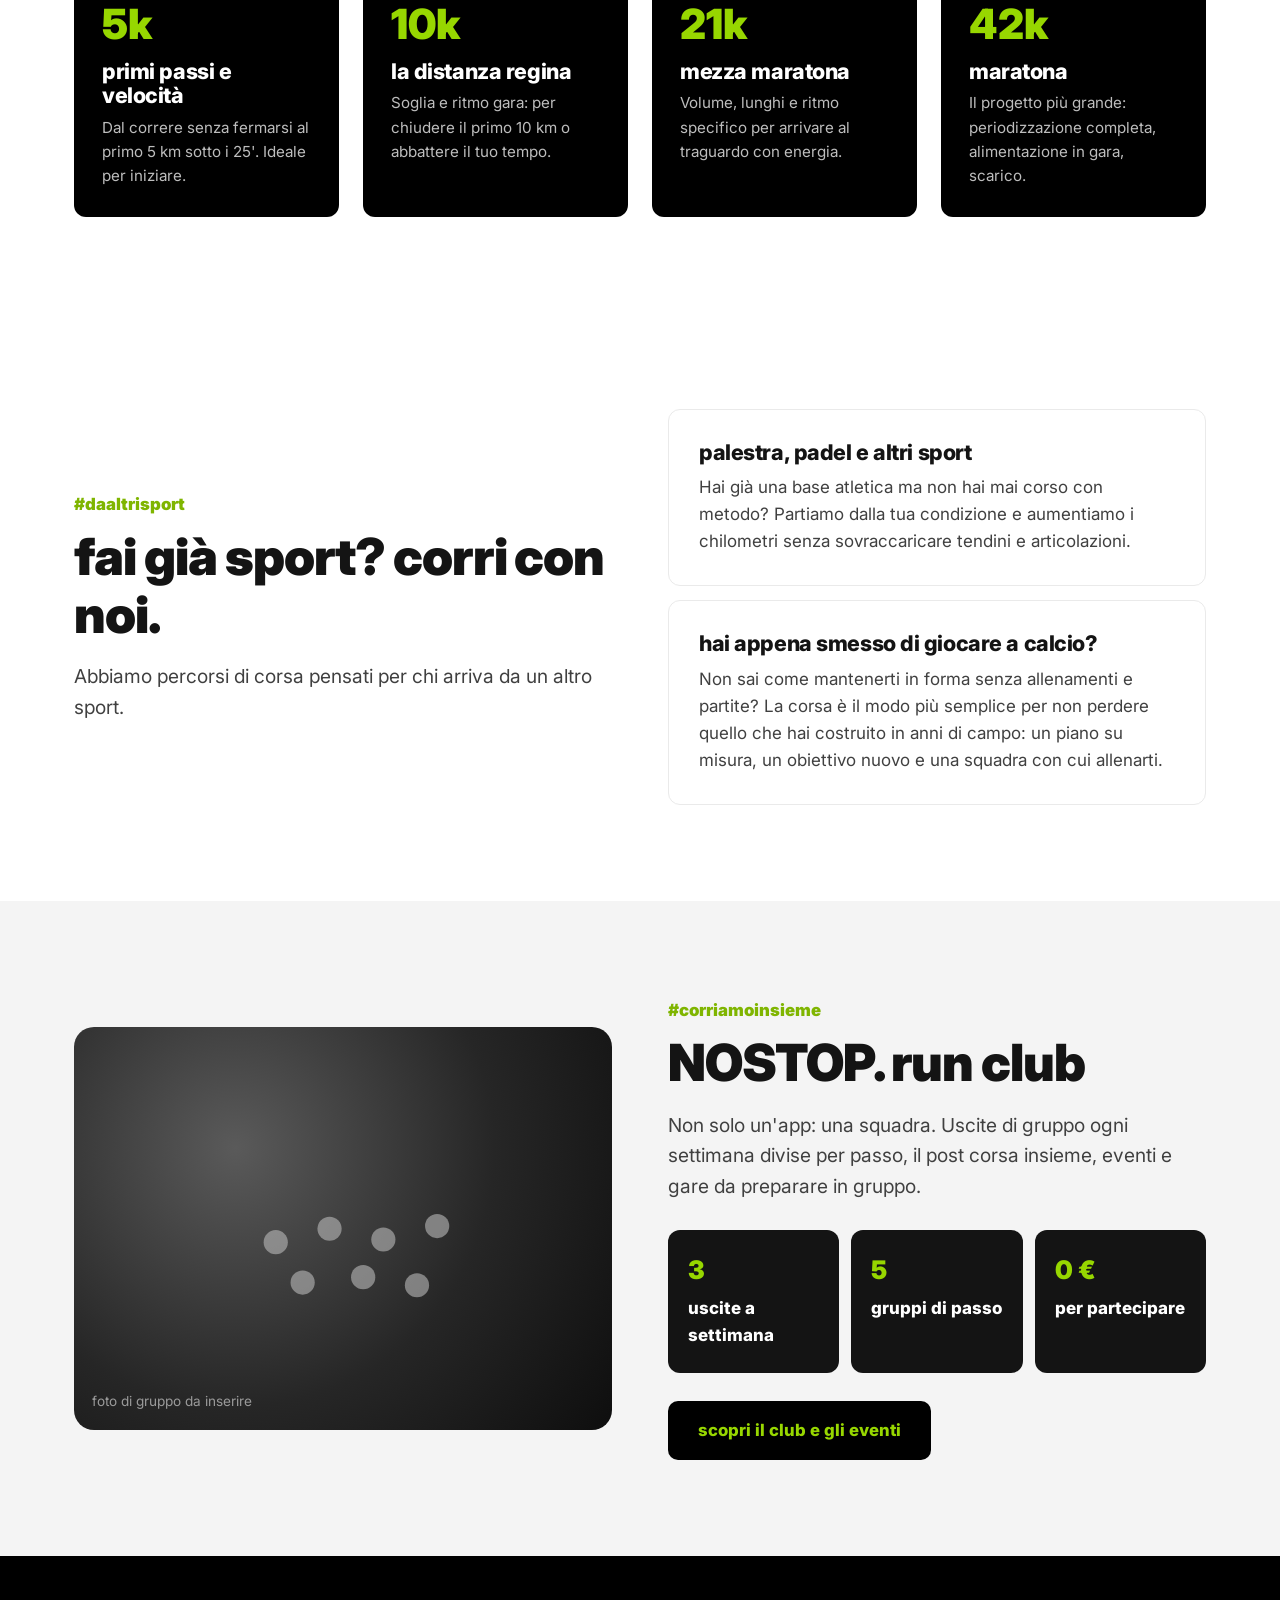
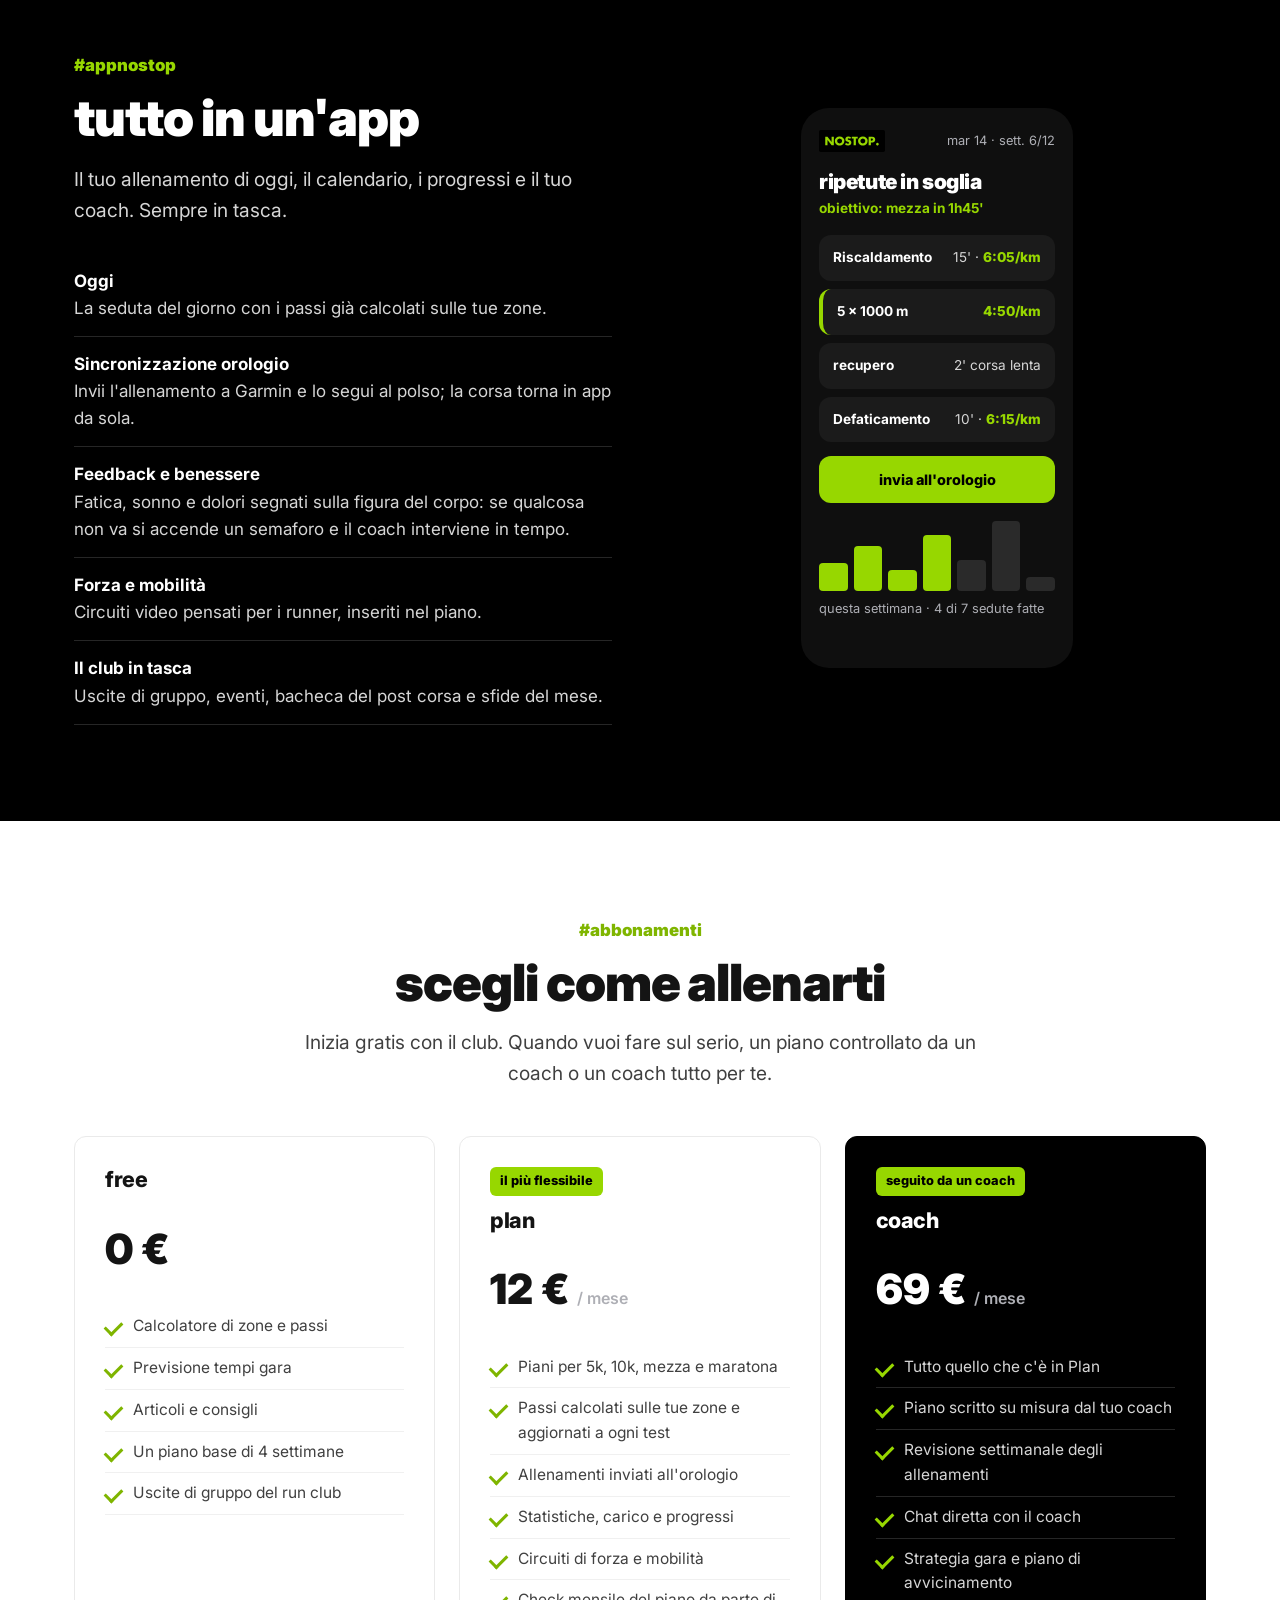
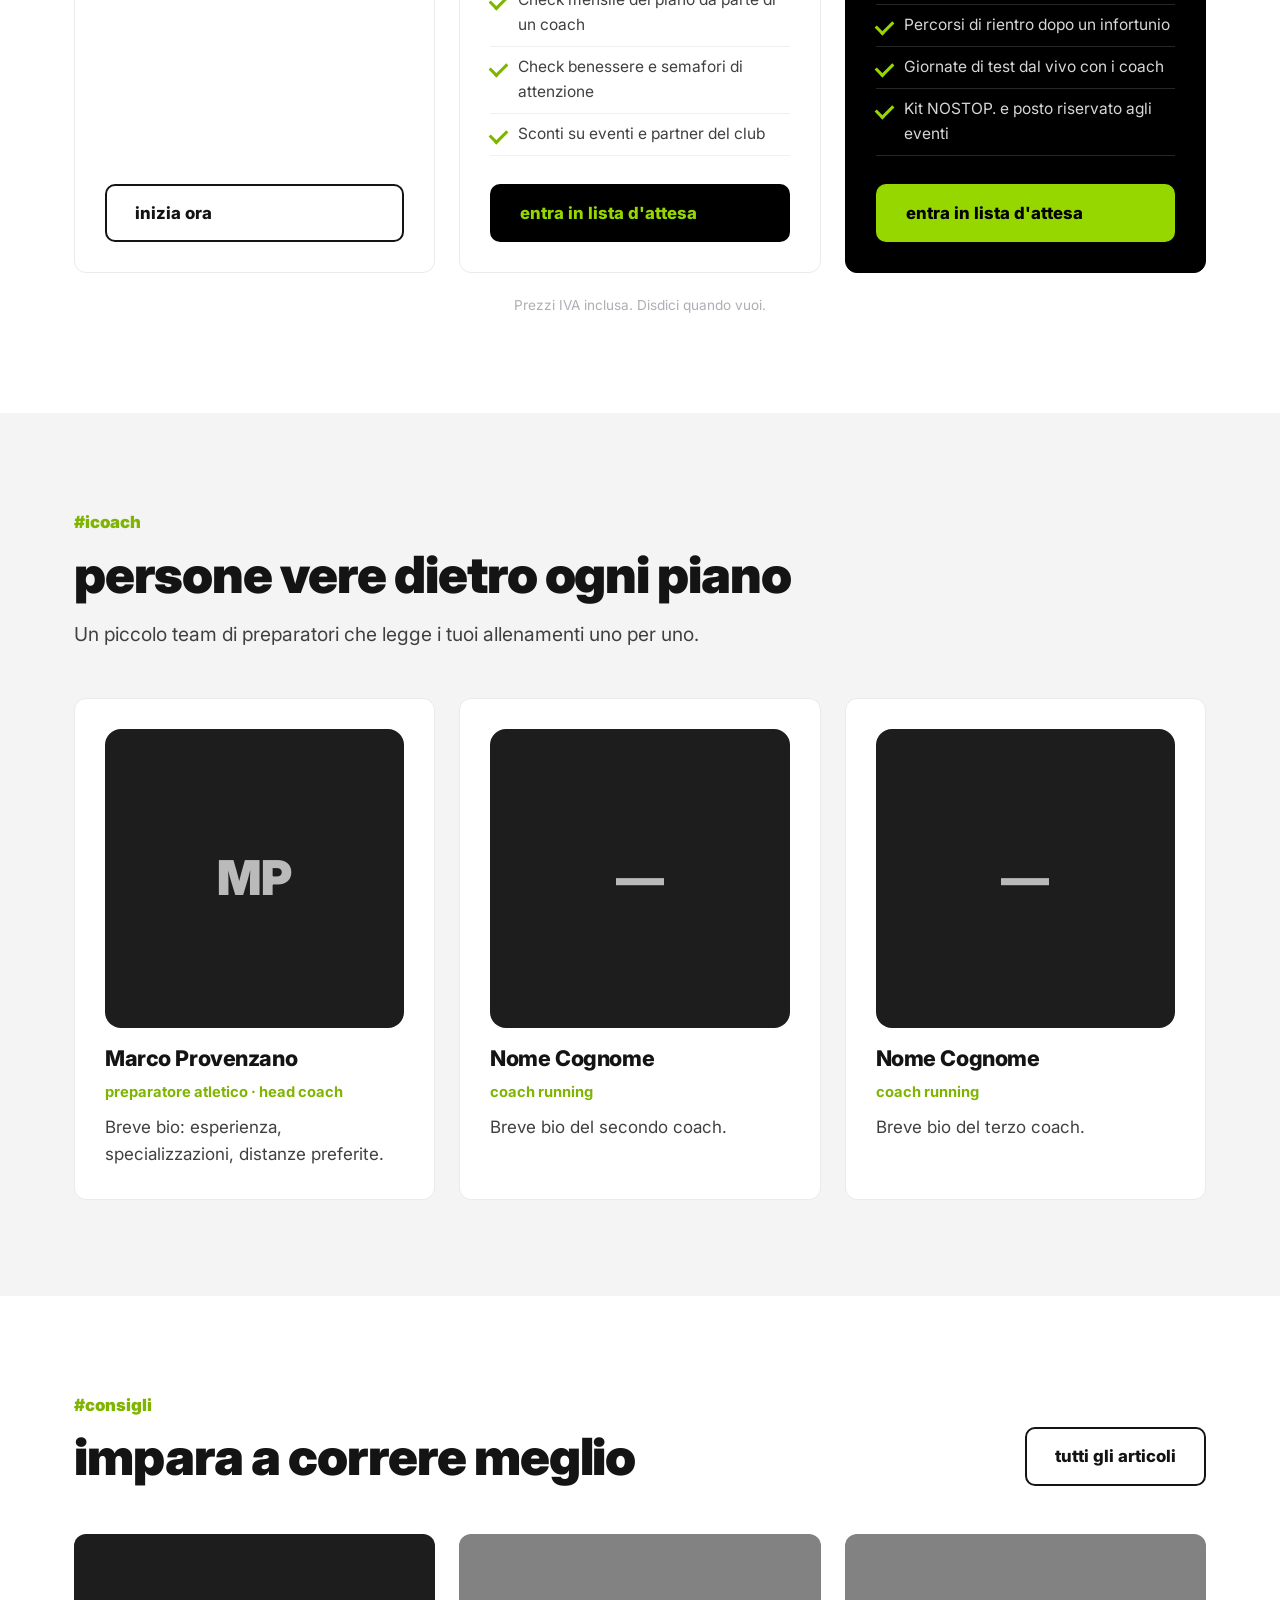
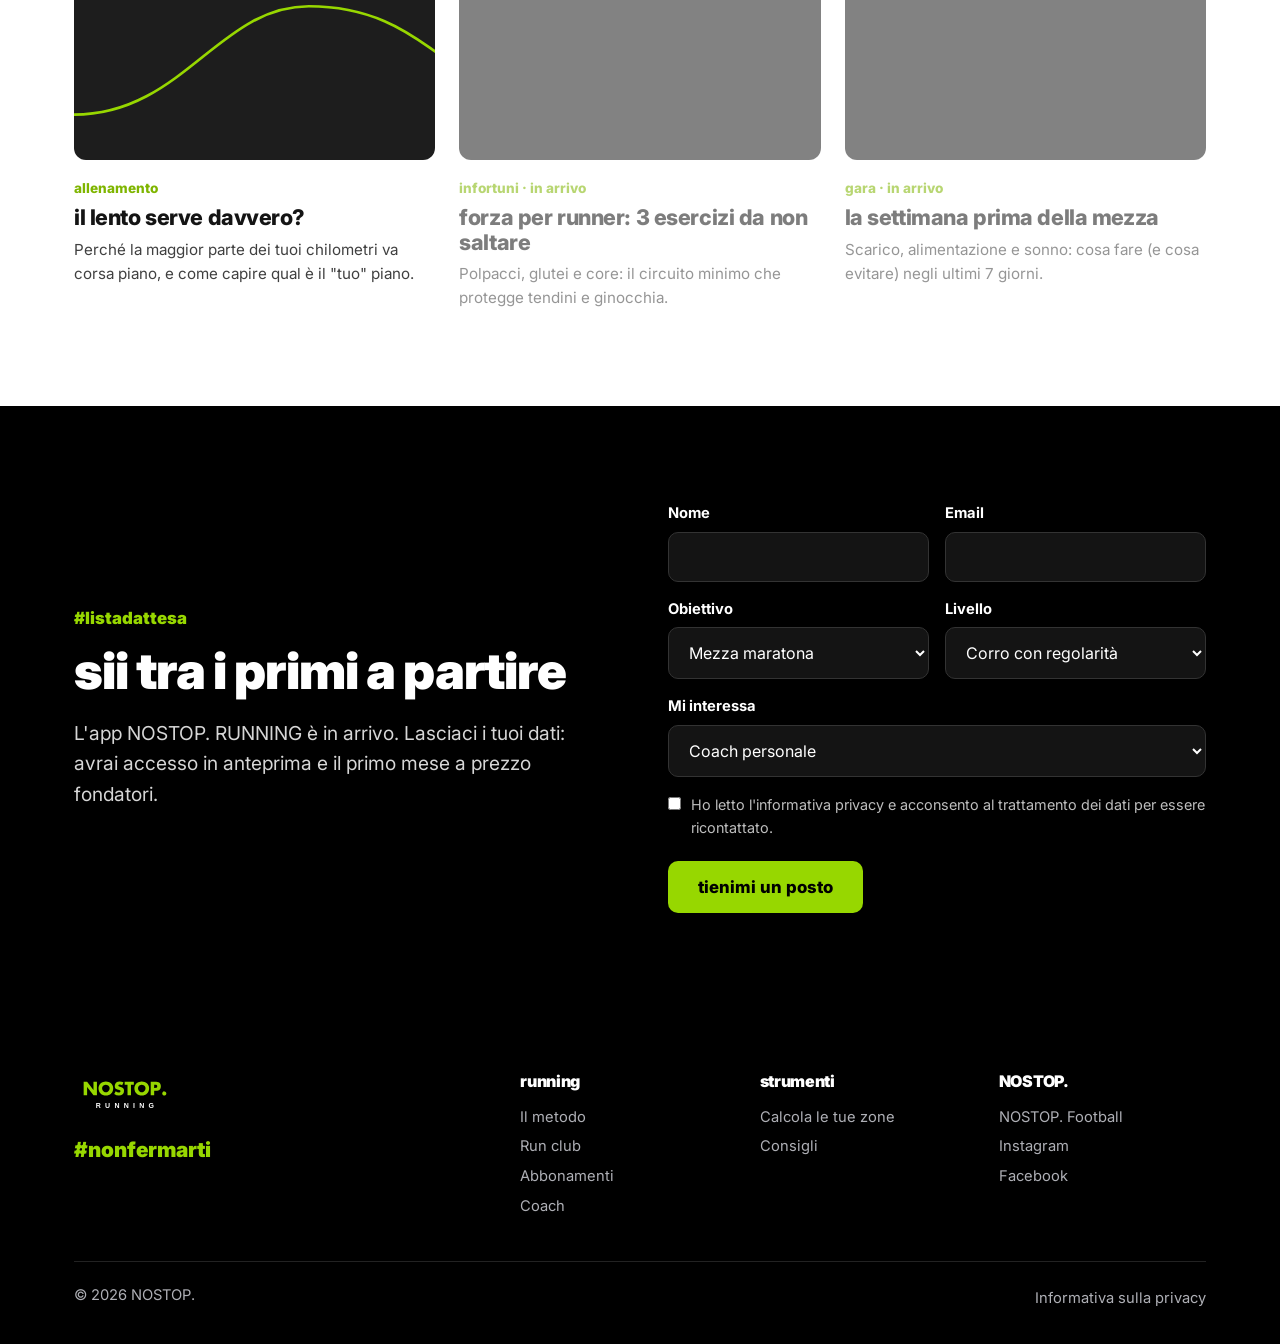
==== commit bb33be18: "Sezione altri sport: scheda per chi ha smesso di giocare a calcio Co-Authored-By: Claude Opus 5.5 <n" ====
--- a/index.html
+++ b/index.html
@@ -137,6 +137,7 @@
     </div>
     <div class="grid" style="gap:14px">
       <div class="card"><h3>palestra, padel e altri sport</h3><p>Hai già una base atletica ma non hai mai corso con metodo? Partiamo dalla tua condizione e aumentiamo i chilometri senza sovraccaricare tendini e articolazioni.</p></div>
+      <div class="card"><h3>hai appena smesso di giocare a calcio?</h3><p>Non sai come mantenerti in forma senza allenamenti e partite? La corsa è il modo più semplice per non perdere quello che hai costruito in anni di campo: un piano su misura, un obiettivo nuovo e una squadra con cui allenarti.</p></div>
     </div>
   </div>
 </section>
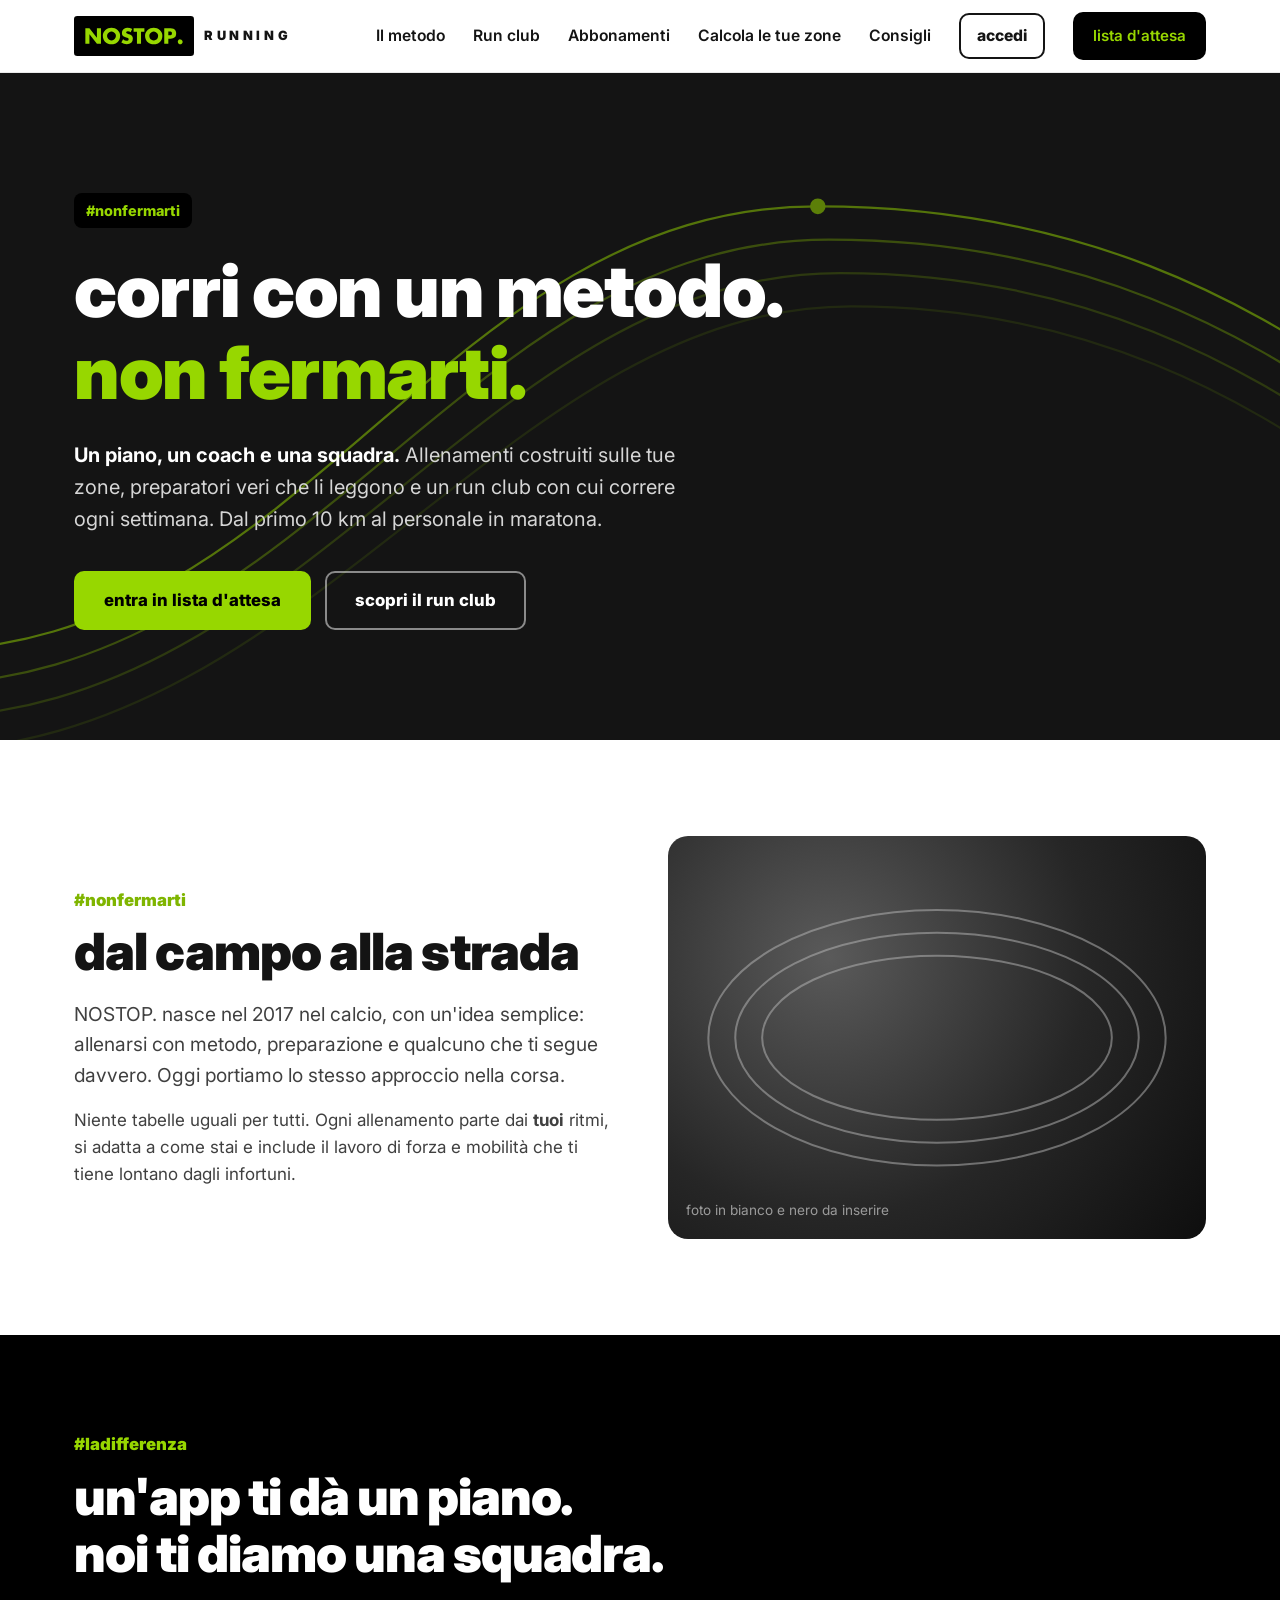
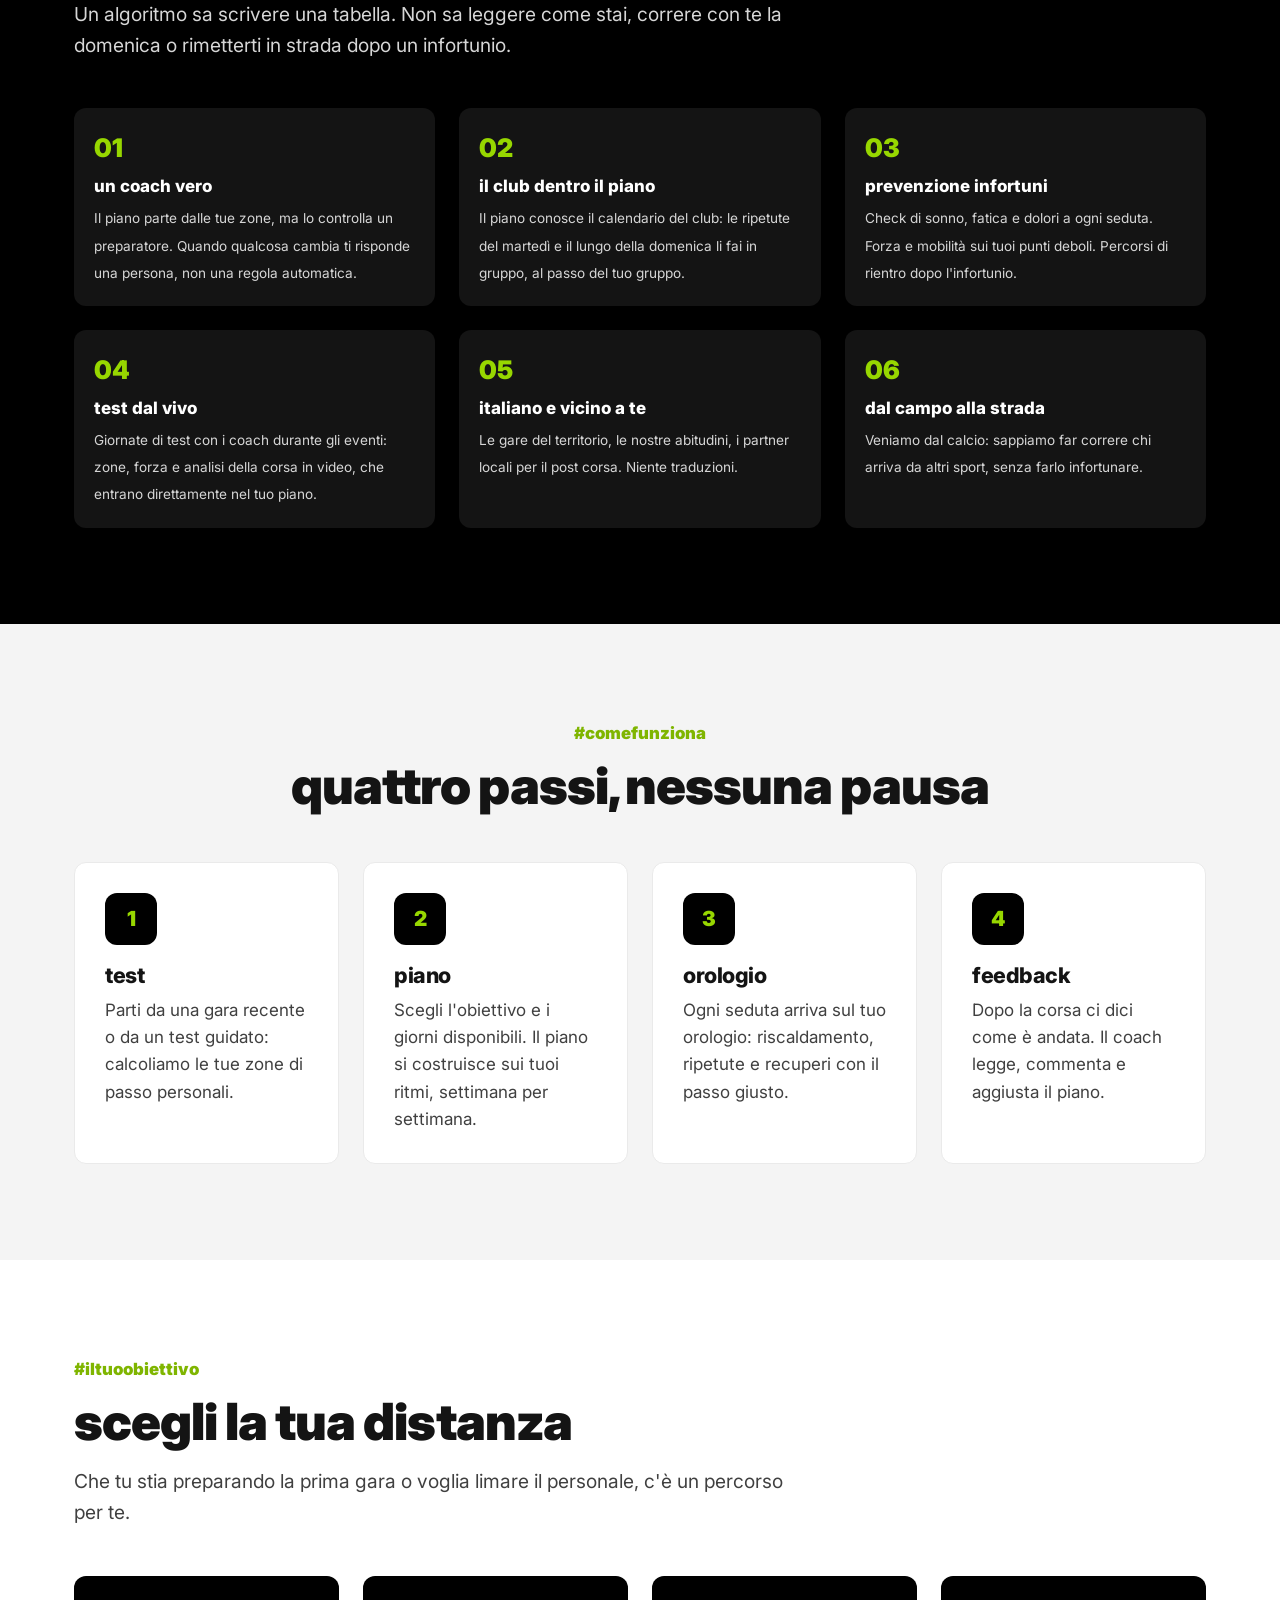
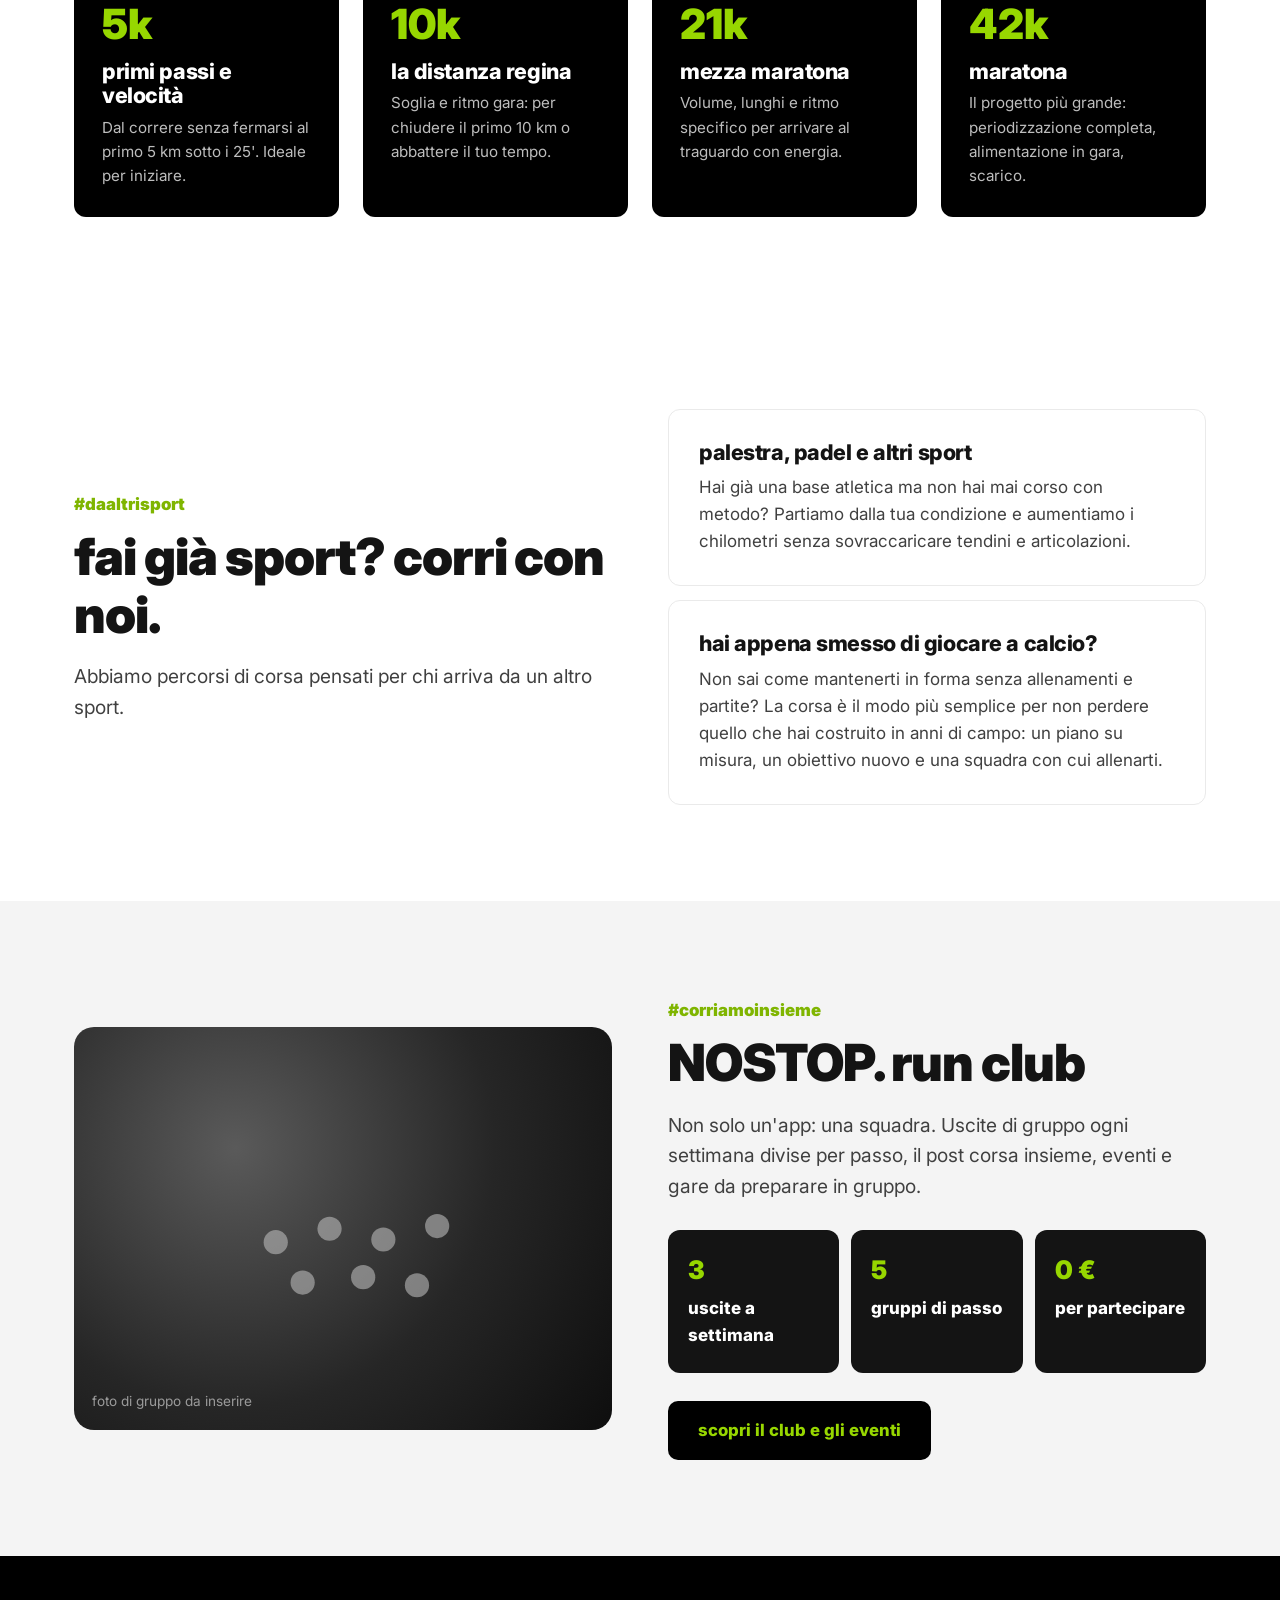
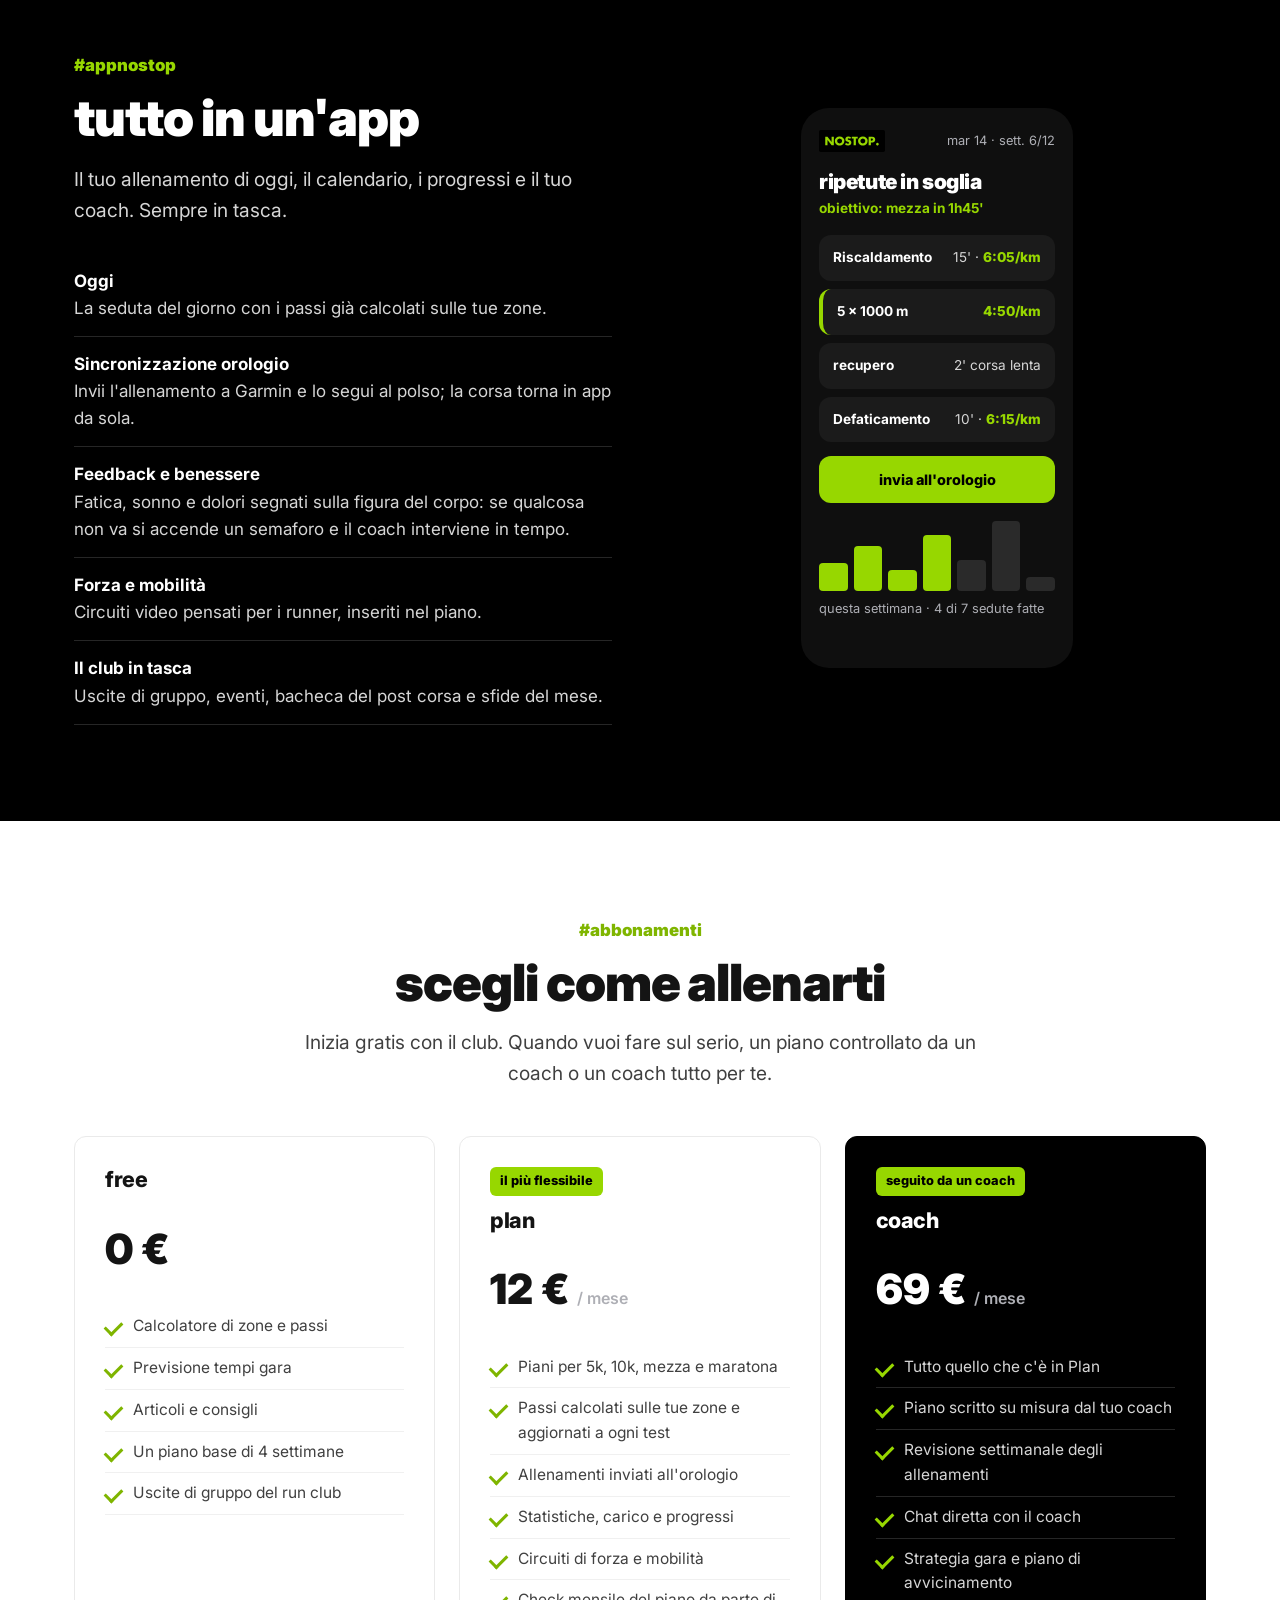
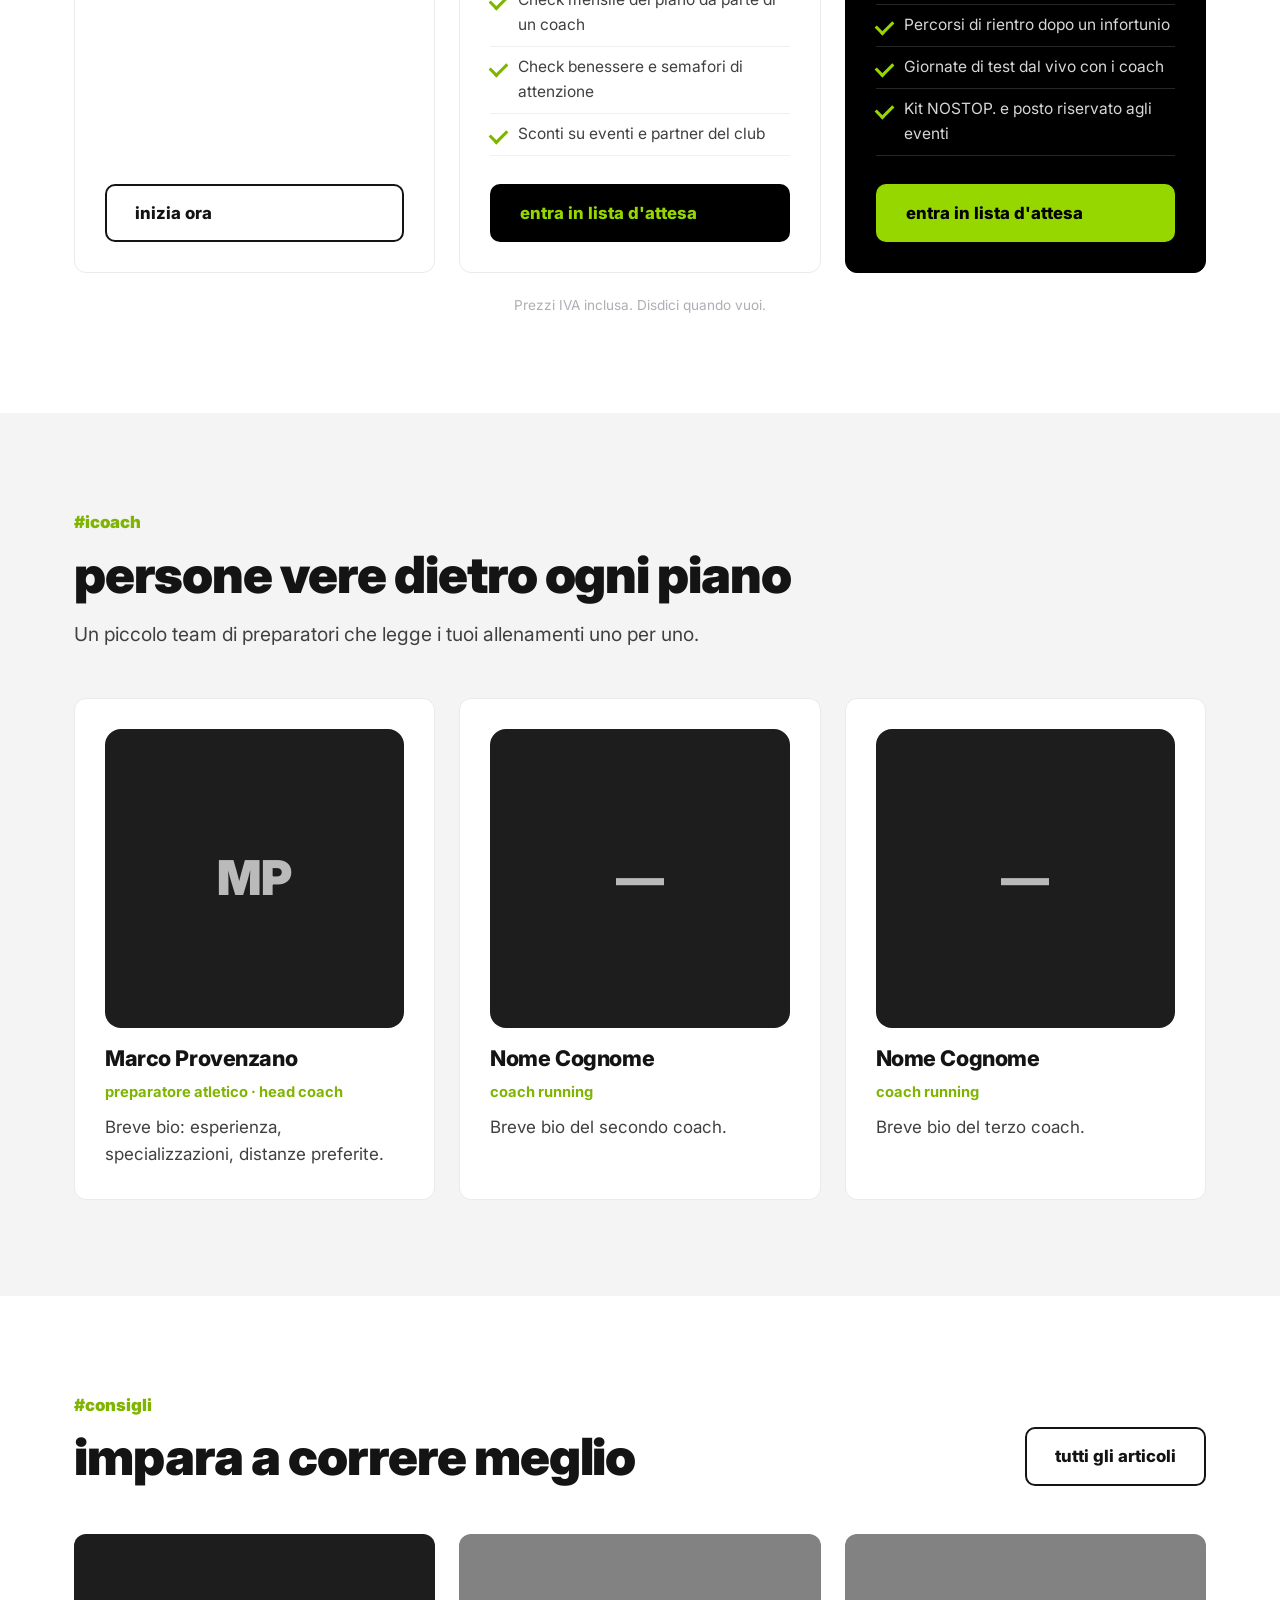
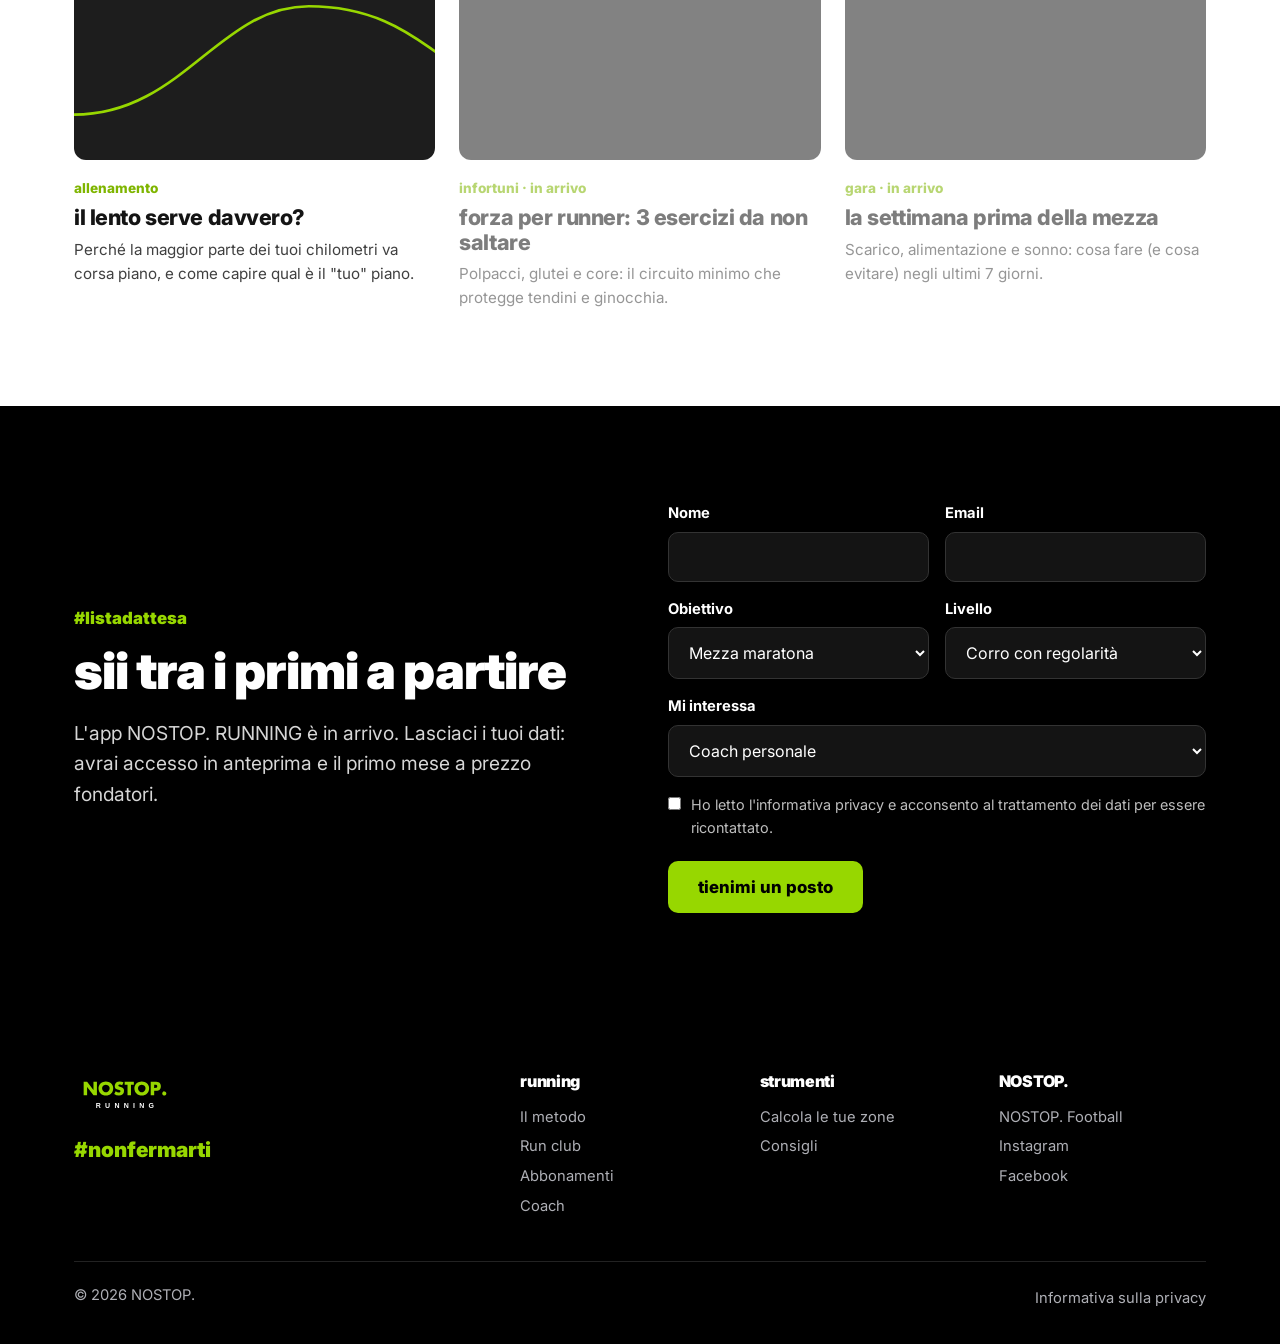
==== commit 56ce3b89: "Sito e app in un'unica app installabile: manifest alla radice, accedi nel menu, collegamenti al sito" ====
--- a/index.html
+++ b/index.html
@@ -8,6 +8,11 @@
   <title>NOSTOP. RUNNING — allenamenti di corsa con un metodo</title>
   <meta name="description" content="NOSTOP. RUNNING: piani di allenamento per la corsa su misura, dai 5 km alla maratona, seguiti da coach veri. Calcola le tue zone, scegli il tuo obiettivo, non fermarti.">
   <link rel="icon" href="img/logo-nostop.svg" type="image/svg+xml">
+  <link rel="apple-touch-icon" href="app/icone/icona-180.png">
+  <link rel="manifest" href="manifest.webmanifest">
+  <meta name="theme-color" content="#000000">
+  <meta name="apple-mobile-web-app-capable" content="yes">
+  <meta name="apple-mobile-web-app-title" content="NOSTOP.">
   <link rel="preconnect" href="https://fonts.googleapis.com">
   <link rel="preconnect" href="https://fonts.gstatic.com" crossorigin>
   <link href="https://fonts.googleapis.com/css2?family=Inter:wght@400;600;700;800;900&display=swap" rel="stylesheet">
@@ -27,6 +32,7 @@
       <a href="#abbonamenti">Abbonamenti</a>
       <a href="calcolatore.html">Calcola le tue zone</a>
       <a href="consigli.html">Consigli</a>
+      <a class="accedi" href="app/">accedi</a>
       <a class="btn btn-black" href="#lista-attesa">lista d'attesa</a>
     </nav>
   </div>
--- a/css/style.css
+++ b/css/style.css
@@ -334,3 +334,8 @@
   .ev-date b { font-size: 1.6rem; }
   .pace-groups { grid-template-columns: 1fr 1fr; }
 }
+
+/* accesso all'area riservata (app) */
+.nav a.accedi { border: 2px solid var(--ink); border-radius: 10px; padding: 8px 16px; font-weight: 800; }
+.nav a.accedi:hover { background: var(--ink); color: var(--lime); }
+@media (max-width: 860px) { .nav a.accedi { width: auto; margin-top: 6px; } }
